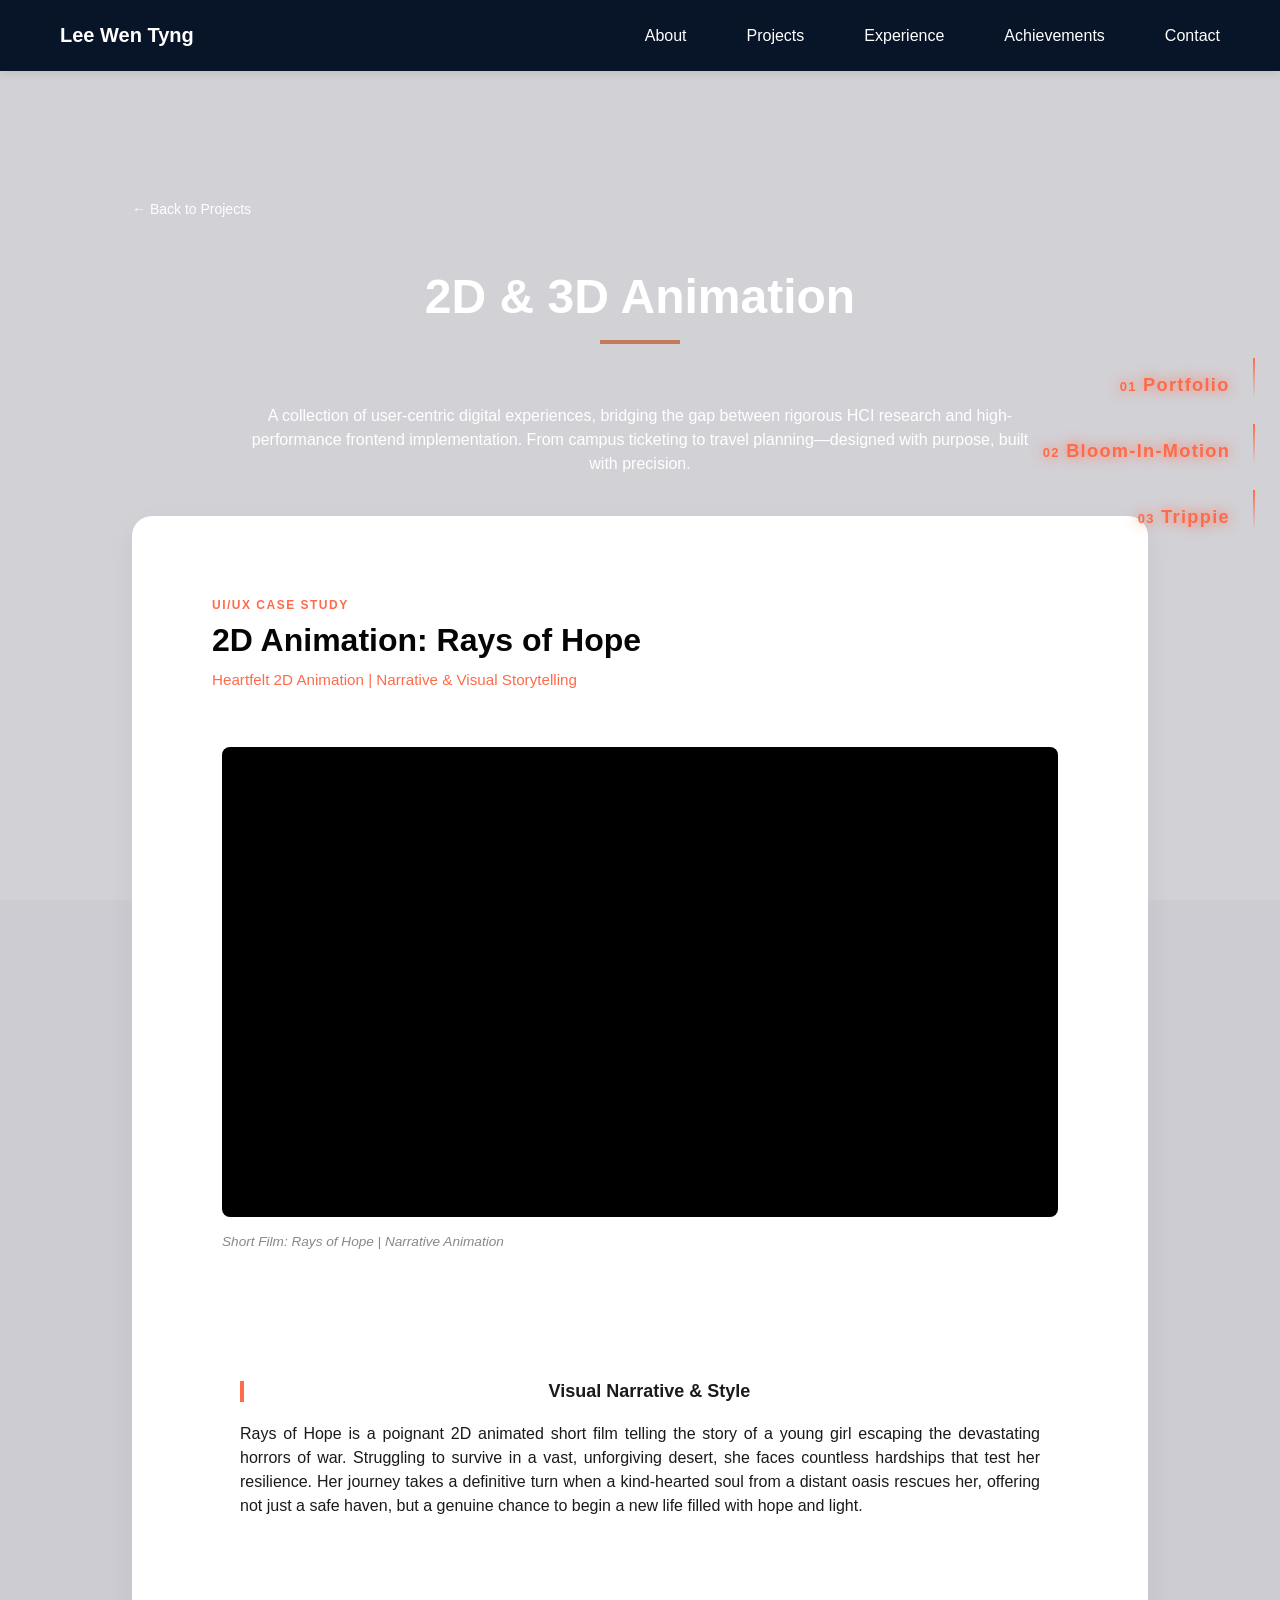
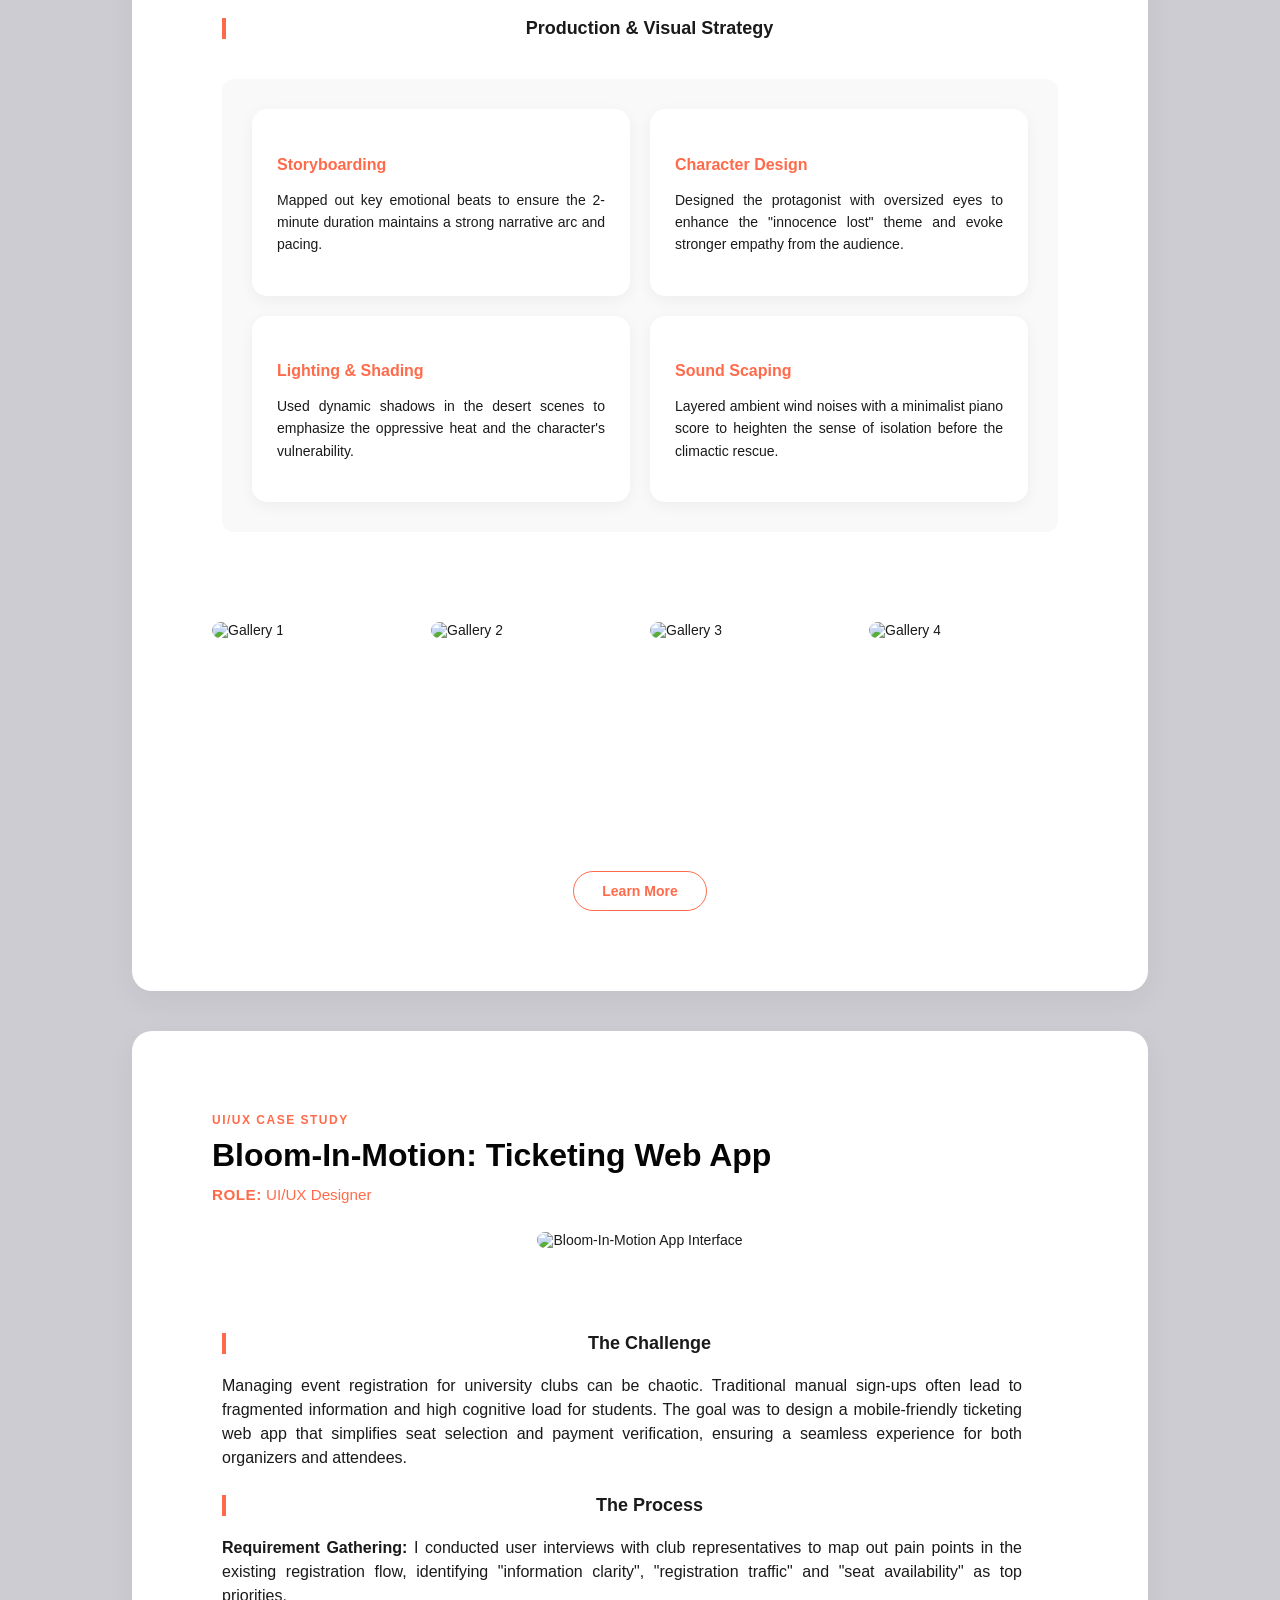
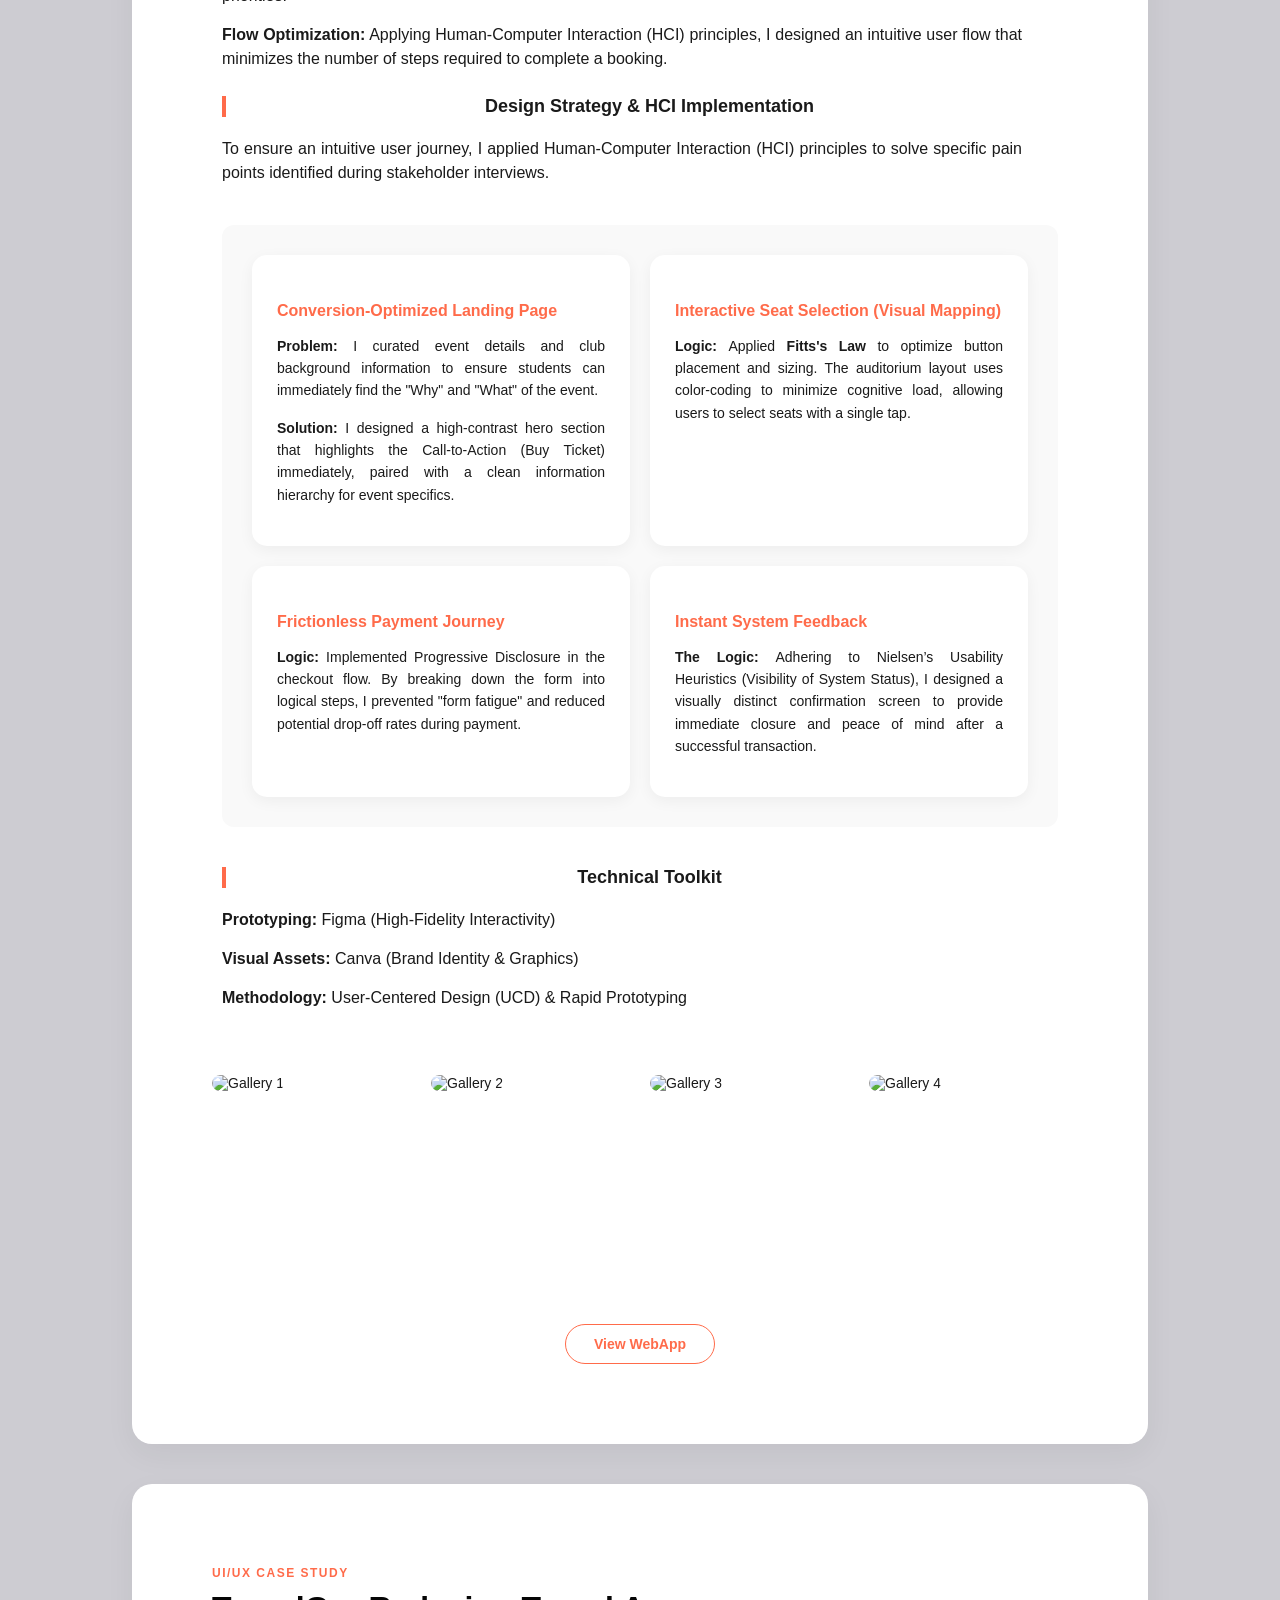
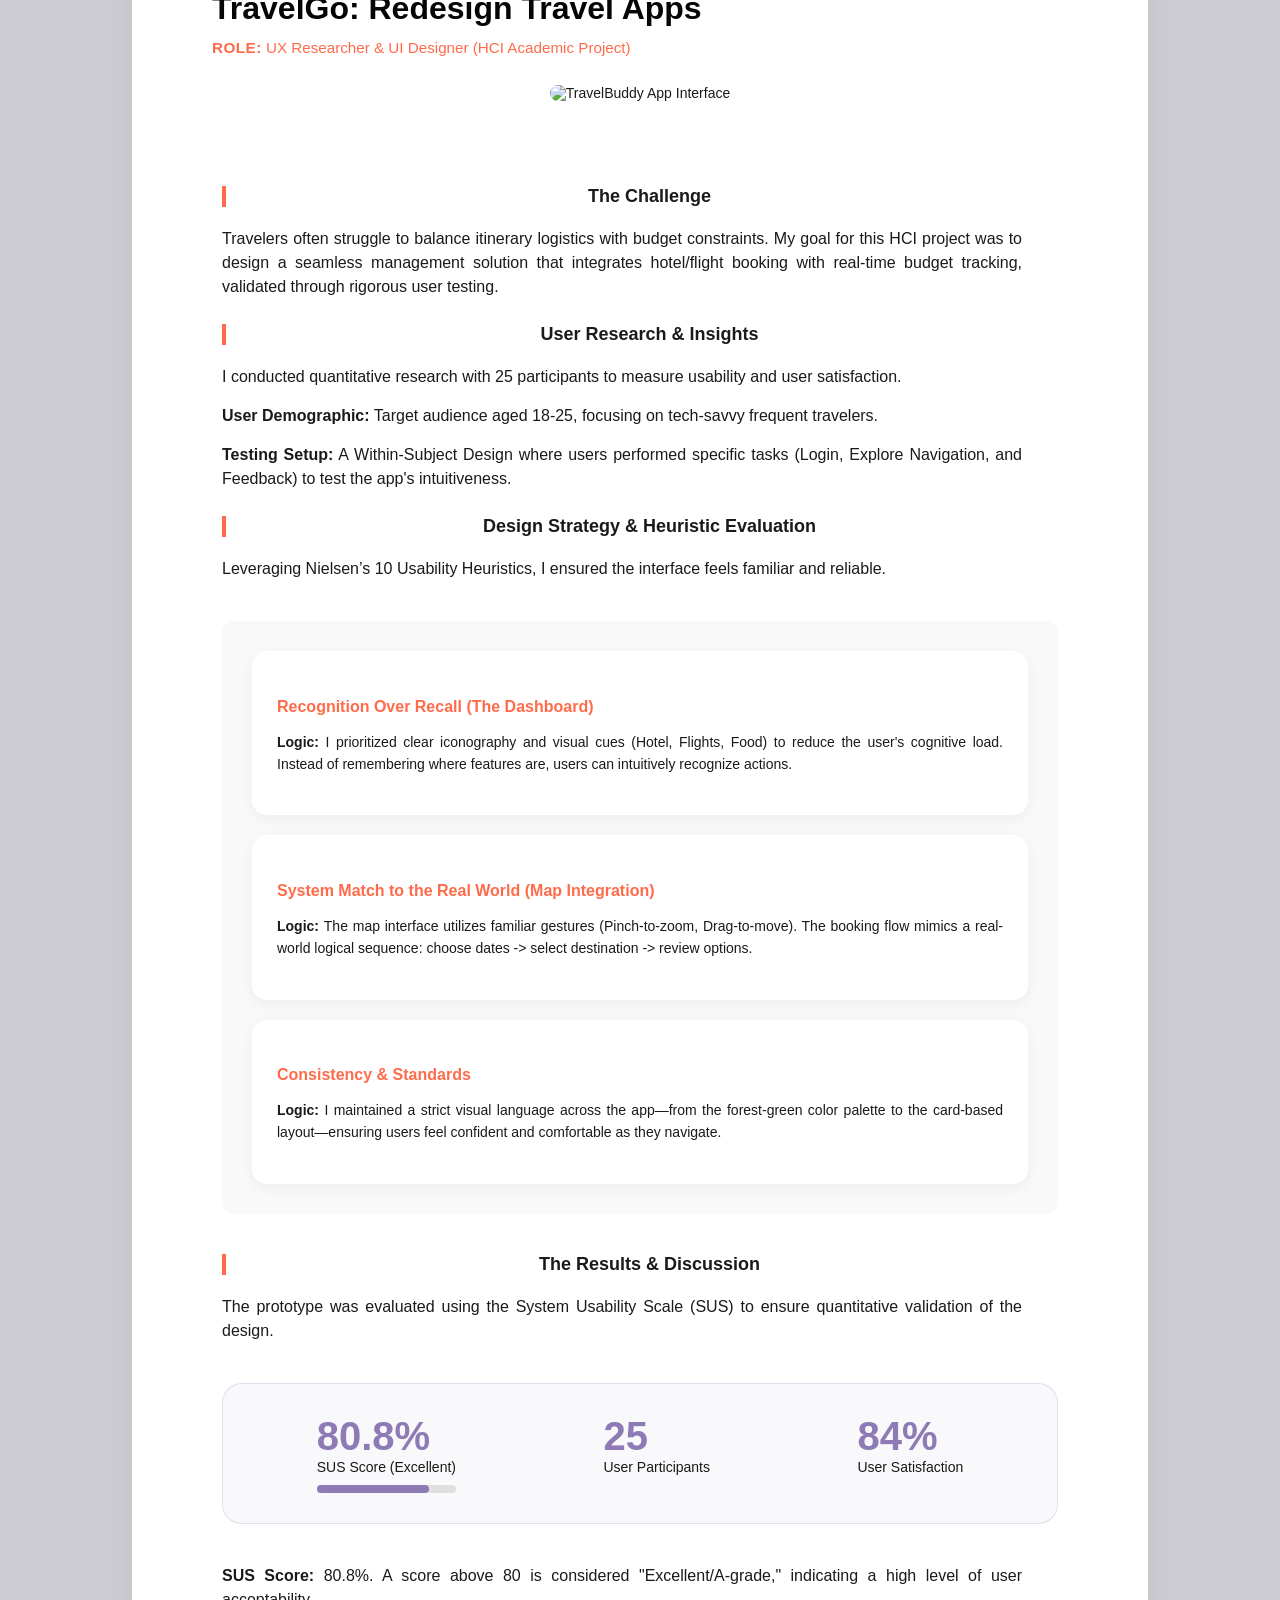
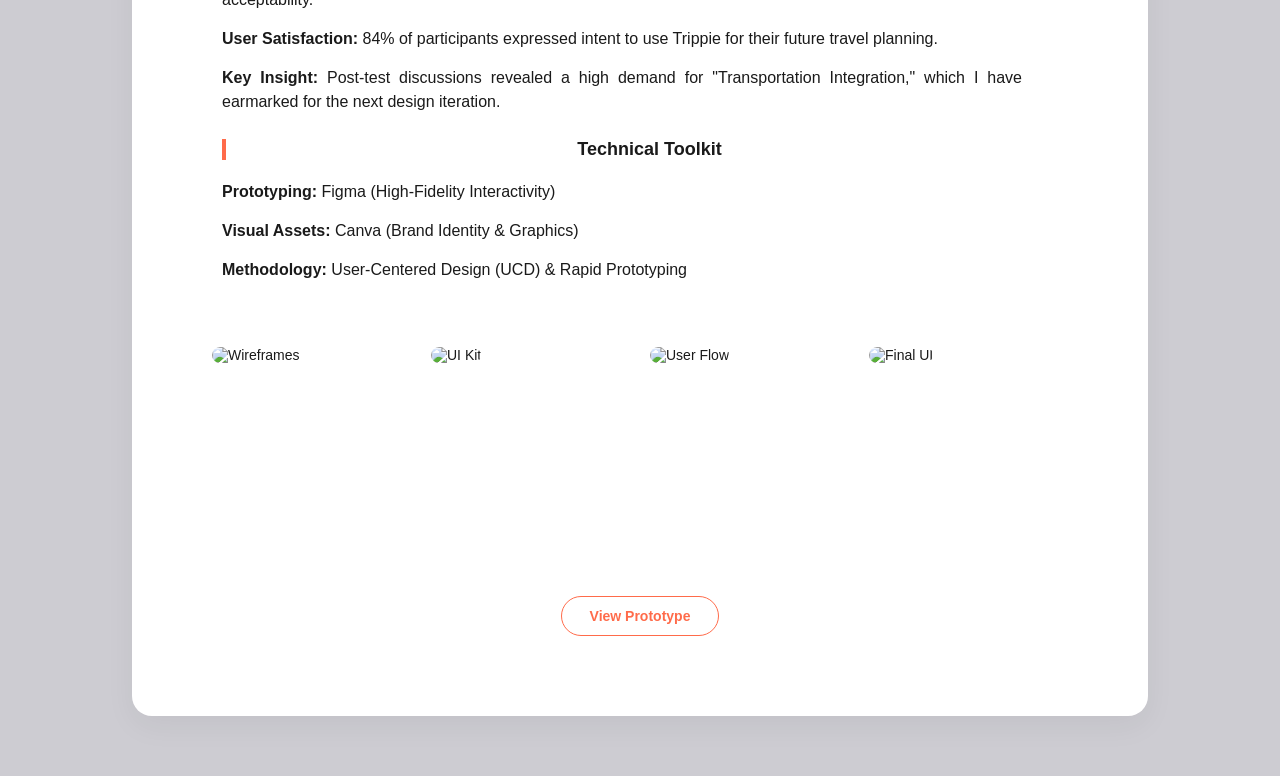
==== anim.html @ 505e730a "d" ====
<!DOCTYPE html>
<html lang="en">
<head>
  <meta charset="UTF-8">
  <meta name="viewport" content="width=device-width, initial-scale=1.0">
  <title>UIUX Design</title>
  <link rel="stylesheet" href="style.css">
  <link rel="stylesheet" href="https://cdn.jsdelivr.net/npm/glightbox/dist/css/glightbox.min.css" />
</head>


<body>

  <header>
    <nav class="navbar">
      <a href="index.html#projects" class="logo">Lee Wen Tyng</a>
      <ul class="nav-links">
        <li><a href="index.html#about">About</a></li>
        <li class="dropdown">
          <a href="index.html#projects">Projects</a>
          <ul class="dropdown-menu">
            <li><a href="uiux.html">UI/UX & Interaction Design</a></li>
            <li><a href="gamedev.html">Game Development</a></li>
            <li><a href="vrar.html">VR/AR</a></li>
            <li><a href="anim.html">3D Modeling & Animation</a></li>
            <li><a href="env-design.html">Multimedia Production</a></li>
          </ul>
        </li>
        <li><a href="index.html#experience">Experience</a></li>
        <li><a href="index.html#achievements">Achievements</a></li>
        <li><a href="index.html#contact">Contact</a></li>
      </ul>
    </nav>

    <nav class="side-nav">
      <ul class="nav-list">
        <li class="nav-item active">
          <a href="#portfolio"><span>01</span> Portfolio</a>
          <div class="line"></div> </li>
        <li class="nav-item">
          <a href="#bim"><span>02</span> Bloom-In-Motion</a>
        </li>
        <li class="nav-item">
          <a href="#trippie"><span>03</span> Trippie</a>
        </li>
        </ul>
    </nav>
  </header>

  <main class="project-detail-container">
    <a href="index.html#projects" class="back-link">← Back to Projects</a>
    
    <h1 class="project-detail-title">2D & 3D Animation</h1>
    <div class="title-divider"></div>
    <p class="project-intro">A collection of user-centric digital experiences, bridging the gap between rigorous HCI research and high-performance frontend implementation. 
      From campus ticketing to travel planning—designed with purpose, built with precision.</p>

    <section id="portfolio" class="center-align card">
      <div class="project-header">
        <span class="category-tag">UI/UX Case Study</span>
        <h2 class="project-title-main">2D Animation: Rays of Hope</h2>
        <p class="role-text">Heartfelt 2D Animation | Narrative & Visual Storytelling</p>
      </div>

      
      <div class="center-content">
        <div class="video-wrapper">
            <div class="video-container">
                <iframe 
                src="https://www.youtube.com/embed/1vEILyL2mDc" 
                title="Rays of Hope - 2D Animation" 
                frameborder="0" 
                allow="accelerometer; autoplay; clipboard-write; encrypted-media; gyroscope; picture-in-picture; web-share" 
                allowfullscreen>
                </iframe>
            </div>
            <p class="video-caption">Short Film: Rays of Hope | Narrative Animation</p>
        </div>
        <div class="content-block">
            <h3 class="sub-heading"><i class="fas fa-paint-brush"></i> Visual Narrative & Style</h3>
            <p>Rays of Hope is a poignant 2D animated short film telling the story of a young girl escaping the devastating horrors of war.
                 Struggling to survive in a vast, unforgiving desert, she faces countless hardships that test her resilience.
                 Her journey takes a definitive turn when a kind-hearted soul from a distant oasis rescues her, offering not just a safe haven, but a genuine chance to begin a new life filled with hope and light.
            </p>
        </div>

        <div class="content-block">
            <h3 class="sub-heading"><i class="fas fa-film"></i> Production & Visual Strategy</h3>
            <div class="design-solutions-grid">
                <div class="solution-item">
                    <h4>Storyboarding</h4>
                    <p>Mapped out key emotional beats to ensure the 2-minute duration maintains a strong narrative arc and pacing.</p>
                </div>
                <div class="solution-item">
                    <h4>Character Design</h4>
                    <p>Designed the protagonist with oversized eyes to enhance the "innocence lost" theme and evoke stronger empathy from the audience.</p>
                </div>
                <div class="solution-item">
                    <h4>Lighting & Shading</h4>
                    <p>Used dynamic shadows in the desert scenes to emphasize the oppressive heat and the character's vulnerability.</p>
                </div>
                <div class="solution-item">
                    <h4>Sound Scaping</h4>
                    <p>Layered ambient wind noises with a minimalist piano score to heighten the sense of isolation before the climactic rescue.</p>
                </div>
            </div>
        </div>
      </div>
          
      </div>
          <div class="gallery-grid">
            <div class="gallery-item"><img src="assets/images/image1.jpeg" alt="Gallery 1"></div>
            <div class="gallery-item"><img src="assets/images/image1.jpeg" alt="Gallery 2"></div>
            <div class="gallery-item"><img src="assets/images/image1.jpeg" alt="Gallery 3"></div>
            <div class="gallery-item"><img src="assets/images/image1.jpeg" alt="Gallery 4"></div>
      </div>
          
      <div class="cta-section">
        <a  target="_blank" class="project-btn" id="trippie-btn">
          Learn More
        </a>
      </div>

    </section>
    
    <section id="bim" class="center-align card">
      <div class="project-header">
        <span class="category-tag">UI/UX Case Study</span>
        <h2 class="project-title-main">Bloom-In-Motion: Ticketing Web App</h2>
        <p class="role-text"><strong>Role:</strong> UI/UX Designer</p>
      </div>

      <div class="center-content">
        <div class="detail-visual">
          <img src="assets/images/bg1.jpg" alt="Bloom-In-Motion App Interface" style="border-radius: 15px; width: 100%;">
        </div>
        <div class="paragraph">
          <div class="content-block">
            <h3 class="sub-heading"><i class="fas fa-exclamation-circle"></i> The Challenge</h3>
            <p>Managing event registration for university clubs can be chaotic. 
              Traditional manual sign-ups often lead to fragmented information and high cognitive load for students. 
              The goal was to design a mobile-friendly ticketing web app that simplifies seat selection and payment verification, 
              ensuring a seamless experience for both organizers and attendees.</p>
          </div>

          <div class="content-block">
            <h3 class="sub-heading"><i class="fas fa-sync-alt"></i> The Process</h3>
            <p><strong>Requirement Gathering:</strong>  I conducted user interviews with club representatives to map out pain points in the existing registration flow, identifying "information clarity", "registration traffic" and "seat availability" as top priorities.</p>
            <p><strong>Flow Optimization:</strong> Applying Human-Computer Interaction (HCI) principles, I designed an intuitive user flow that minimizes the number of steps required to complete a booking.</p>
          </div>

          <div class="content-block">
              <h3 class="sub-heading"><i class="fas fa-sync-alt"></i> Design Strategy & HCI Implementation</h3>
              <p>To ensure an intuitive user journey, I applied Human-Computer Interaction (HCI) principles to solve specific pain points identified during stakeholder interviews.</p>
              
              <div class="design-solutions-grid">
                <div class="solution-item">
                  <h4>Conversion-Optimized Landing Page</h4>
                  <p><strong>Problem: </strong> I curated event details and club background information to ensure students can immediately find the "Why" and "What" of the event.</p>
                  <p><strong>Solution: </strong> I designed a high-contrast hero section that highlights the Call-to-Action (Buy Ticket) immediately, paired with a clean information hierarchy for event specifics.</p>

                </div>
                <div class="solution-item">
                  <h4>Interactive Seat Selection (Visual Mapping)</h4>
                  <p><strong>Logic: </strong> Applied <strong>Fitts's Law</strong> to optimize button placement and sizing. 
                    The auditorium layout uses color-coding to minimize cognitive load, allowing users to select seats with a single tap.</p>
                </div>
                <div class="solution-item">
                  <h4>Frictionless Payment Journey</h4>
                  <p> <strong>Logic: </strong> Implemented Progressive Disclosure in the checkout flow. By breaking down the form into logical steps, I prevented "form fatigue" and reduced potential drop-off rates during payment.</p>
                </div>
                <div class="solution-item">
                  <h4>Instant System Feedback</h4>
                  <p><strong>The Logic: </strong> Adhering to Nielsen’s Usability Heuristics (Visibility of System Status), I designed a visually distinct confirmation 
                    screen to provide immediate closure and peace of mind after a successful transaction.
                  </p>
                </div>
             </div>
          </div>

          <div class="content-block">
            <h3 class="sub-heading"><i class="fas fa-sync-alt"></i>Technical Toolkit</h3>
                <p><strong>Prototyping:</strong>  Figma (High-Fidelity Interactivity)</p>
                <p><strong>Visual Assets:</strong> Canva (Brand Identity & Graphics)</p>
                <p><strong>Methodology:</strong> User-Centered Design (UCD) & Rapid Prototyping</p>
          </div>

        </div>
  </div>
 
      </div>
          <div class="gallery-grid">
            <div class="gallery-item"><img src="assets/images/image1.jpeg" alt="Gallery 1"></div>
            <div class="gallery-item"><img src="assets/images/image1.jpeg" alt="Gallery 2"></div>
            <div class="gallery-item"><img src="assets/images/image1.jpeg" alt="Gallery 3"></div>
            <div class="gallery-item"><img src="assets/images/image1.jpeg" alt="Gallery 4"></div>
      </div>
          
      <div class="cta-section">
        <a href="https://bloom-in-motion-a04ee.web.app/" target="_blank" rel="noopener" class="project-btn">
          View WebApp
        </a>
      </div>
    </section>

    <section id="trippie" class="card center-align">
      <div class="project-header">
        <span class="category-tag">UI/UX Case Study</span>
        <h2 class="project-title-main">TravelGo: Redesign Travel Apps </h2>
        <p class="role-text"><strong>Role:</strong> UX Researcher & UI Designer (HCI Academic Project)</p>
      </div>

      <div class="center-content">
        <div class="detail-visual">
          <img src="assets/images/bg3.jpg" alt="TravelBuddy App Interface" style="border-radius: 15px; width: 100%;">
        </div>

        <div class="paragraph">
          <div class="content-block">
            <h3 class="sub-heading">The Challenge</h3>
            <p>Travelers often struggle to balance itinerary logistics with budget constraints. 
              My goal for this HCI project was to design a seamless management solution that integrates hotel/flight booking with real-time budget tracking, validated through rigorous user testing.</p>
          </div>

          <div class="content-block">
            <h3 class="sub-heading">User Research & Insights</h3>
            <p>I conducted quantitative research with 25 participants to measure usability and user satisfaction.</p>
            <p><strong>User Demographic:</strong> Target audience aged 18-25, focusing on tech-savvy frequent travelers.</p>
            <p><strong>Testing Setup:</strong> A Within-Subject Design where users performed specific tasks (Login, Explore Navigation, and Feedback) to test the app's intuitiveness.</p>
          </div>

          <div class="content-block">
              <h3 class="sub-heading"><i class="fas fa-sync-alt"></i>Design Strategy & Heuristic Evaluation</h3>
              <p>Leveraging Nielsen’s 10 Usability Heuristics, I ensured the interface feels familiar and reliable.</p>
              
              <div class="heuristic-grid">
                <div class="solution-item">
                  <h4>Recognition Over Recall (The Dashboard)</h4>
                  <p><strong>Logic: </strong> I prioritized clear iconography and visual cues (Hotel, Flights, Food) to reduce the user's cognitive load. 
                    Instead of remembering where features are, users can intuitively recognize actions.</p>

                </div>
                <div class="solution-item">
                  <h4>System Match to the Real World (Map Integration)</h4>
                  <p><strong>Logic: </strong> The map interface utilizes familiar gestures (Pinch-to-zoom, Drag-to-move). 
                    The booking flow mimics a real-world logical sequence: choose dates -> select destination -> review options.</p>
                </div>
                <div class="solution-item">
                  <h4>Consistency & Standards</h4>
                  <p> <strong>Logic: </strong> I maintained a strict visual language across the app—from the forest-green color palette to the card-based layout—ensuring users feel confident and comfortable as they navigate.</p>
                </div>
                
             </div>
          </div>

          <div class="content-block">
            <h3 class="sub-heading">The Results & Discussion</h3>
            <p>The prototype was evaluated using the System Usability Scale (SUS) to ensure quantitative validation of the design.</p>

            <div class="success-metrics">
              <div class="metric-item reveal">
                  <div class="metric-number">80.8%</div>
                  <div class="metric-label">SUS Score (Excellent)</div>
                  <div class="metric-progress-bar"><div class="fill" style="width: 80.8%;"></div></div>
              </div>
              <div class="metric-item reveal" style="transition-delay: 0.2s;">
                  <div class="metric-number">25</div>
                  <div class="metric-label">User Participants</div>
              </div>
              <div class="metric-item reveal" style="transition-delay: 0.4s;">
                  <div class="metric-number">84%</div>
                  <div class="metric-label">User Satisfaction</div>
              </div>
          </div>

            <p><strong>SUS Score:</strong> 80.8%. A score above 80 is considered "Excellent/A-grade," indicating a high level of user acceptability.</p>
            <p><strong>User Satisfaction:</strong> 84% of participants expressed intent to use Trippie for their future travel planning.</p>
            <p><strong>Key Insight:</strong> Post-test discussions revealed a high demand for "Transportation Integration," which I have earmarked for the next design iteration.</p>
          </div>

          <div class="content-block">
            <h3 class="sub-heading"><i class="fas fa-sync-alt"></i>Technical Toolkit</h3>
                <p><strong>Prototyping:</strong>  Figma (High-Fidelity Interactivity)</p>
                <p><strong>Visual Assets:</strong> Canva (Brand Identity & Graphics)</p>
                <p><strong>Methodology:</strong> User-Centered Design (UCD) & Rapid Prototyping</p>
          </div>
        </div>
      </div>

      <div class="gallery-grid">
        <div class="gallery-item"><img src="assets/images/image2.jpg" alt="Wireframes"></div>
        <div class="gallery-item"><img src="assets/images/image2.jpg" alt="UI Kit"></div>
        <div class="gallery-item"><img src="assets/images/image2.jpg" alt="User Flow"></div>
        <div class="gallery-item"><img src="assets/images/image2.jpg" alt="Final UI"></div>
      </div>

      <div class="cta-section">
        <a href="https://www.figma.com/design/Z9bhfsa8DXiW72nAGPfmmI/Untitled?node-id=0-1&t=8kiJQ5jdRwCGWmjR-1" target="_blank" rel="noopener" class="project-btn">
          View Prototype
        </a>
      </div>
      
    </section>

  </main>
    <script src="scrollspy.js"></script>
    <script src="script.js"></script>





</body>
</html>
---- style.css ----
* {
  box-sizing: border-box;
}

body::before {
  content: "";
  position: fixed;
  top: 0; left: 0; width: 100%; height: 100%;
  background: rgba(255, 255, 255, 0.1); /* 80% 透明度的白色遮罩 */
  z-index: -1; /* 放在所有内容后面 */
  backdrop-filter: blur(3px);
}

body {
  margin: 0;
  padding-top: 80px;
  font-family: 'Inter', sans-serif;
  color: #1A1A1A;
  /* 路径指向你的背景图 */
  background-image: url('assets/images/bg1.jpg');
  
  /* 关键技巧：确保图片平铺并固定 */
  background-size: cover;        /* 让图片填满整个屏幕，不留白边 */
  background-position: center;   /* 图片居中显示 */
  background-repeat: no-repeat;  /* 不平铺 */
  background-attachment: fixed;  /* 滚动时背景固定，产生高级的视差感 */
  
  /* 为了保证文字可读性，加一个半透明的遮罩层 */
  background-color: rgba(3, 1, 32, 0.2); /* 如果图片颜色深，把遮罩设为黑色 */
  background-blend-mode: overlay; /* 将背景色和图片混合，让文字更清晰 */
  
}



html {
  scroll-behavior: smooth;
}

/* Navbar */
.navbar {
   position: fixed;
  top: 0;
  left: 0;
  width: 100%;
  box-shadow: 0 2px 10px rgba(0,0,0,0.1);

  display: flex;
  justify-content: space-between;
  align-items: center;
  padding: 24px 60px;
  background: #081428;
  color: white;
  z-index: 1000;
}

.nav-links {
  list-style: none;
  display: flex;
  gap: 60px;
  padding: 0;
  margin: 0;
}

.nav-links a {
  text-decoration: none;
  color: white; /* 假设你现在的字体颜色是白色 */
  transition: all 0.3s ease; /* 核心：让所有变化（颜色、大小）都平滑过渡 */
  display: inline-block; /* 核心：必须设置为 inline-block 或 block，transform 属性才会生效 */
}

.nav-links a:hover {
  transform: scale(1.1); /* 放大到原来的 1.2 倍 */
  color: #EBDED4; /* 换成你喜欢的主题色（例如你卡片标题的颜色） */
  cursor: pointer;
}

/* 确保包含下拉菜单的 li 设置为相对定位 */
.nav-links .dropdown {
  position: relative; /* 菜单定位的基准 */
}

/* 1. 隐藏菜单，将其设为绝对定位 */
/* 下拉菜单本身 */
.dropdown-menu {
  display: none;          /* 默认隐藏 */
  position: absolute;     /* 绝对定位 */
  top: 100%;              /* 紧贴父元素（Projects）底部 */
  left: 0;                /* 从左侧开始对齐 */
  background-color: #050505;
  list-style: none;
  padding: 15px 15px;
  border-radius: 6px;
  min-width: 250px;       /* 宽度适中 */
  box-shadow: 0 8px 16px rgba(0,0,0,0.2); /* 加一点阴影，更有深度感 */
  z-index: 1000;          /* 确保它在最上层 */
}

/* 2. 鼠标悬停在 .dropdown 上时，显示菜单 */
.nav-links .dropdown:hover .dropdown-menu {
  display: block;         /* 悬停时显示 */
}

/* 调整菜单内链接的样式，使其更优雅 */
.dropdown-menu li a {
  padding: 12px 20px;
  display: block;
  color: white;
  transition: all 0.3s ease;
  white-space: nowrap;    /* 防止文字换行 */
}

/* 4. 菜单内链接的悬停动效 (Scale + Color) */


.logo {
  text-decoration: none;
  color: white; 
  font-size: 20px;
  font-weight: bold;
}

/* Sections */
.section {
  min-height: calc(100vh - 80px); /* 100vh 减去导航栏高度 */
  display: flex;
  flex-direction: column;
  justify-content: center;
  align-items: center;    
  padding: 80px 60px;
  scroll-snap-align: start; /* 关键：滚动停止时对齐到开头 */
}

/* HERO SECTION */
.hero {
  scroll-snap-align: start;
  min-height: 100vh;
  display: flex;
  align-items: center;
}

.hero-container {
  width: 100%;
  max-width: 1200px;
  margin: 0 auto;
  display: grid;
  grid-template-columns: 400px 1fr;
  align-items: center;
  gap: 140px;
  padding: 0 40px;
}

/* LEFT CARD */
.hero-card {
  width: 380px;
  background: rgba(10, 25, 47, 0.7); /* 深蓝色，透明度 60% */
  backdrop-filter: blur(5px); 
  -webkit-backdrop-filter: blur(10px); /* 兼容 Safari 浏览器 */
  border-radius: 10px;
  border: 1px solid rgba(255, 255, 255, 0.1);
  box-shadow: 0 8px 32px 0 rgba(0, 0, 0, 0.3);

  color: white;
  padding: 40px;
  text-align: center;
  flex-shrink: 0;
}

.profile-circle {
  width: 220px;
  height: 220px;
  background: #D9D9D9;
  
  border-radius: 50%;
  margin: 0 auto 40px auto;
}

/* 头像容器样式 */
.about-avatar {
  width: 220px;  /* 设置头像的宽度 */
  height: 220px; /* 设置头像的高度，确保是正方形 */
  border-radius: 50%; /* 核心：裁切为圆形 */
  overflow: hidden;   /* 确保超出圆圈的部分被隐藏 */
  box-shadow: 0 4px 10px rgba(0,0,0,0.1); /* 加一点阴影，让头像更有立体感 */
  margin-bottom: 20px; /* 如果你的 About 布局是上下结构 */
  margin: 0 auto 40px auto;
}

/* 确保图片本身充满容器且不拉伸 */
.about-avatar img {
  width: 100%;
  height: 100%;
  object-fit: cover; /* 核心：图片会按比例缩放并填充，防止拉伸变形 */
  display: block;
}

.hero-card h2 {
  margin: 0;
}

.divider {
  width: 60px;
  height: 4px;
  background: #C37A5B;
  margin: 16px auto;
}

/* RIGHT SIDE */
.hero-text {
  flex: 1;
  max-width: 720px;
  color:white
}

.hero-text h1 {
  font-size: 38px;
  margin-bottom: 30px;
  line-height: 1.5;
  color:white
}

.hero-text p {
  margin-bottom: 16px;
  line-height: 1.6;
  color: white;
}

.projects-btn{
  display: inline-flex;  /* 关键：使用 flex 布局 */
  align-items: center;   /* 垂直居中 */
  justify-content: center;
  background-color: #FF6B4A;
  color: white !important; /* 强烈建议用白色，拒绝土感 */
  padding: 12px 35px;
  border-radius: 50px;
  text-decoration: none;
  font-weight: 500;
  border: none;
  
  /* 关键：设置文字和图标的初始间距 */
  gap: 8px; 
  
  /* 关键：设置平滑过渡效果 */
  transition: all 0.3s cubic-bezier(0.4, 0, 0.2, 1); 
  cursor: pointer;

}

.projects-btn:hover{
  background-color: #ff522d;
  transform: translateY(-2px); /* 轻微上浮 */
  box-shadow: 0 5px 15px rgba(255, 107, 74, 0.4);
  
  /* 关键：悬停时增大间距，产生“向右推”的视觉差 */
  gap: 15px;
}

.projects-btn:hover .fa-arrow-right {
    transform: translateX(5px);
}

.resume-btn {
  background-color: transparent;
  color: #fff;
  padding: 12px 28px;
  border-radius: 50px;
  border: 2px solid white; /* 边框与主色调一致 */
  font-size: 16px;
  font-weight: 600;
  transition: all 0.3s ease;
  margin-right: 15px; /* 与另一个按钮保持距离 */
}

.resume-btn:hover {
  background-color: #FF6B4A;
  color: #FFFFFF !important; /* 悬浮时反白 */
   border: 2px solid #FF6B4A; /* 边框与主色调一致 */
}


/* 给按钮的父级容器添加这个属性 */
.button-container {
  display: flex;
  gap: 20px;
  margin-top: 40px;
}

.about{
  background-color: white;
}
/*About Me */
.about-container {
  max-width: 1400px; 
  margin: 0 auto;
  text-align: center;
  padding: 0 40px;
}

.about-content p {
  font-size: 18px;
  line-height: 1.8;
  color: white;
  margin-bottom: 24px;
  /*text-align: justify; /* 如果你喜欢这种“整齐对齐”的效果，可以加上这一行 */
  text-align-last: center; /* 确保最后一行文字在居中位置 */
}

.title-divider {
  width: 60px;
  height: 3px;
  background: #C37A5B;
  margin: 10px auto 40px auto; /* auto margin 是居中的关键 */
}

/* PROJECT SECTION */
.projects-container {
  max-width: 1200px;
  margin: 0 auto;
  padding: 0 40px;
  text-align: center;
}

.section-title {
  font-size: 48px;
  margin-bottom: 10px;
}

.title-divider {
  width: 80px;
  height: 4px;
  background: #C37A5B;
  margin: 0 auto 60px auto;
}

/* CARD */
.project-card {
  display: grid;
  grid-template-columns: 1fr 1fr;
  background: #F4F1EC;
  border-radius: 20px;
  overflow: hidden;
  max-width: 900px;
  max-height: 520px;
  margin: 0 auto 40px auto; 
}

.project-card.reverse .project-text {
  order: 2; /* 把文本排到第2位 */
}

.project-card.reverse .project-image {
  order: 1; /* 把图片排到第1位 */
}

/* 技能标签样式 */
.skill-tags {
  display: flex;
  flex-wrap: wrap;
  gap: 8px;
  margin-bottom: 25px;
  justify-content: center;
}

.skill-tags span {
  background: rgba(255, 107, 74, 0.1); /* 浅浅的主色调背景 */
  color: #FF6B4A; /* 你的橙色主色 */
  text-transform: uppercase; /* 大写会更显硬朗和专业 */
  letter-spacing: 1px;
  padding: 5px 12px;
  border-radius: 4px;
  font-size: 11px;
  font-weight: 600;
  border: 1px solid rgba(255, 107, 74, 0.2);
}


/* LEFT TEXT */
.project-text {
  padding:  40px;
  display:flex;
  flex-direction: column;
  justify-content: center;
  align-items: center;
  text-align: center;
}

.project-text h3 {
  font-size: 24px;
  font-weight: 700;
  color: #1a1a1a;
  margin-bottom: 10px;
}

.project-text p {
  font-size: 15px;
  line-height: 1.7; /* 增加行距，减少拥挤感 */
  color: #666; /* 稍微调浅，拉开主次 */
  margin-bottom: 20px;
  max-width: 400px; /* 限制宽度防止文字拉得太长 */
}

/* BUTTON */
.project-btn {
  display: inline-block;
  background-color: transparent;
  color: #FF6B4A !important;
  border: 1.5px solid #FF6B4A; /* 细边框，不要用黑色 */
  padding: 11px 28px;
  border-radius: 50px;
  font-size: 14px;
  font-weight: 600;
  text-decoration: none;
  transition: all 0.3s ease;
}

.project-btn:hover{
  background-color: #FF6B4A;
  color: #FFFFFF !important; /* 悬浮时反白 */
  transform: translateY(-2px); /* 轻微上浮 */
  gap: 15px;
}

.project-btn:hover .fa-arrow-right {
    transform: translateX(5px);
}

/* RIGHT IMAGE */
.project-image {
  width: 100%;
  height: 100%;
}

.project-image img {
  width: 100%;
  height: 100%;
  object-fit: cover;
}

/*Experience Section*/
.exp-card {
  display: flex;
  background: white;
  width:960px;
  margin-bottom: 30px;
  padding: 40px;
  border-radius: 12px;
  box-shadow: 0 10px 30px rgba(0,0,0,0.1); /* 增加淡淡的阴影感 */
}

/* 左侧标题宽度固定 */
.exp-side-title {
  flex: 0 0 200px;
  font-size: 18px;
  font-weight: 700;
  color: #333;
  text-transform: uppercase;
  letter-spacing: 1px;
  padding: 20px;
}

/* 右侧内容区域 */
.exp-main-content {
  flex: 1;
  padding-left: 40px;
  border-left: 2px solid #f0f0f0; /* 增加一根浅浅的分割线 */
}

.exp-header {
  display: flex;
  justify-content: space-between; /* 职位在左，日期在右 */
  align-items: baseline;
  margin-bottom: 5px;
}

.exp-header .exp-date {
    font-size: 13px;
    color: #999;
    font-family: 'Inter', sans-serif; /* 如果你有引用这个字体 */
    font-weight: 400;
}

.job-title {
    font-size: 20px;
    color: #1a1a1a;
    margin-bottom: 8px;
    font-weight: 700;
}

.exp-date {
  font-size: 14px;
  color: #888;
}

.company-info {
    font-size: 16px;
    color: #FF6B4A; /* 你的主色调 */
    font-weight: 600;
    margin-bottom: 12px;
    display: block; /* 确保它自成一行 */
}

.sub-job-title {
    font-size: 16px;
    color: #333;
    font-weight: 600;
    padding-left: 15px; /* 视觉缩进 */
    border-left: 3px solid #FF6B4A; /* 左侧橙色装饰线，体现关联性 */
    margin: 20px 0 10px 0;
}


.exp-list {
  padding-left: 18px;
  margin-bottom: 15px;
  line-height: 1.5;
}

.exp-list li {
    font-size: 14px;
    margin-bottom: 6px;
    color: #555;
}
/* 标签样式 */
.exp-tags span {
  display: inline-block;
  background: #fff5f2;
  color: #FF6B4A;
  padding: 4px 12px;
  border-radius: 4px;
  font-size: 11px;
  font-weight: 600;
  margin-right: 8px;
  border: 1px solid rgba(255, 107, 74, 0.2);
}

.divider {
  height: 1px;
  background: #eee;
  margin: 25px 0;
}


.achievement-card {
  display: grid;
  grid-template-columns: 1fr 1fr; /* Split into two equal columns */
  gap: 40px;
  align-items: center;
  background: rgb(255, 255, 255); /* Match your glassmorphism theme */
  padding: 30px;
  border-radius: 15px;
  margin-bottom: 30px;
  max-width: 960px;
}



.achievement-image img {
  width: 100%;
  border-radius: 10px;
  box-shadow: 0 10px 20px rgba(0,0,0,0.2);
}

.achievement-text h3 {
  font-size: 24px;
  color: #FF6B4A; /* Your theme orange */
  margin-bottom: 15px;
}
.achievement-text{
  flex: 1;
  font-size: 18px;
}

.achievement-text p{
  margin: 0 0 30px 0;
  line-height: 1.5;
  font-size: 14px;
  color: #333;
  margin-bottom: 24px;
  
}

/* 反转布局 */
.achievement-card.reverse {
  flex-direction: row-reverse;
}

/* 响应式：屏幕小时变成垂直排列 */
@media (max-width: 768px) {
  .achievement-card, 
  .achievement-card.reverse {
    flex-direction: column;
    text-align: center;
  }
}

.contact-section {
  /* 关键点：使用 linear-gradient 叠加一层半透明黑色遮罩，让文字更清晰 */
  background: linear-gradient(rgba(0, 0, 0, 0.5), rgba(0, 0, 0, 0.5)), 
              url('assets/images/image1.jpeg');
  background-size: cover;      /* 确保图片铺满 */
  background-position: center; /* 确保图片居中 */
  background-attachment: fixed; /* 可选：如果你想要那种滚动时背景静止的“视差感”，可以加上这行 */
  color: white;
  text-align: center;
  padding: 100px 20px;
}

.contact-title { font-size: 40px; margin-bottom: 10px; }

.title-divider-yellow {
  width: 60px;
  height: 3px;
  background: #FFC107; /* 黄色装饰线，对应截图 */
  margin: 0 auto 20px auto;
}

/* 联系信息列表居中 */
.contact-info {
  display: flex;
  flex-direction: column;
  align-items: center;
  gap: 20px;
  margin: 40px 0;
}

.info-item {
  display: flex;
  align-items: center;
  gap: 15px;
}

.icon-box {
  width: 40px;
  height: 40px;
  background: white;
  border-radius: 5px;
}

/* 底部图标 */
.social-links {
  display: flex;
  justify-content: center;
  gap: 30px;
  margin-top: 40px;
}

.social-icon {
  width: 50px;
  height: 50px;
  background: #081428; /* 深色底色 */
  border-radius: 50%;
}

/* 初始状态：隐藏且向下偏移一点点 */
.fade-in-section {
  opacity: 0;
  transform: translateY(60px);
  transition: opacity 2s ease-out, transform 2s ease-out;
}

/* 激活状态：当 JavaScript 检测到进入屏幕时，加上这个类 */
.fade-in-section.is-visible {
  opacity: 1;
  transform: translateY(0);
}

/*html*/
.project-detail-container {
  max-width: 1096px;
  margin: 120px auto 60px auto; 
  padding: 0 40px;
}

.back-link {
  display: inline-block;
  margin-bottom: 20px;
  color: white;
  text-decoration: none;
  font-size: 14px;
}

.project-detail-title {
  font-size: 48px;
  text-align: center;
}

.project-intro {
  text-align: center; 
  margin: 0 auto;    
  max-width: 800px;  
  font-size: 16px;
}


.detail-content-card {
  width: 1096px;
  background: white;
  padding: 80px;
  border-radius: 20px;
  box-shadow: 0 10px 30px rgba(0,0,0,0.05);
  margin-top: 40px;
  font-size: 14px;
}

.detail-content-card p{
  color:#fc9078;
  font-size: 0.95rem;
  margin-top: 10px;


}

.role-text {
  font-size: 0.95rem;
  color: #FF6B4A; /* 辅助文字用浅灰色，衬托重点 */
  margin-top: 10px;
}

.role-text strong {
  color: #FF6B4A; /* 这里使用你之前提到的青蓝色 */
  font-weight: 600;
  text-transform: uppercase; /* 可选：让 Role 看起来更像标签 */
  letter-spacing: 0.5px;
}

.upper-content {
  display: grid;
  grid-template-columns: 1fr 1fr;
   gap: 60px;
  margin-bottom: 60px;
}

.upper-content p {
  color:#333
}

.detail-visual img {
  width: 100%;
  height: auto;
  border-radius: 5px;
}

.upper-content.rever.detail-text {
  order: 2; /* 把文本排到第2位 */
  width: 100%; /* 撑满 1fr */
  max-width: none;
}

.detail-content-card.reverse .detail-visual {
  order: 1; /* 把图片排到第1位 */
}

@media (max-width: 768px) {
  .detail-content-card { grid-template-columns: 1fr; }
}

.gallery-grid {
  display: grid;
  /* 关键：自动适应宽度，每张图最小 250px，最大自动填充 */
  grid-template-columns: repeat(4, 1fr); 
  gap: 10px; /* 小一点的间距，看起来更紧凑 */
  margin-top: 40px;
}

.gallery-item {
  width: 100%;
  aspect-ratio: 1 / 1; /* 正方形图片 */
  overflow: hidden;
  border-radius: 8px;
}

.gallery-item img {
  width: 100%;
  height: 100%;
  object-fit: cover;
  transition: transform 0.3s ease;
}

.gallery-item img:hover {
  transform: scale(1.1); /* 鼠标悬停微放大，很有质感 */
}

.center-align.card {
   width: 1096px; /* 已补全单位 */
  max-width: 100%; /* 建议加个 max-width，防止在手机上溢出 */
  margin: 40px auto; /* 自动居中 */
  background: white;
  padding: 80px;
  border-radius: 20px;
  box-shadow: 0 10px 30px rgba(0,0,0,0.05);
  font-size: 14px;
}


.center-content {
  display: flex;          /* 开启弹性布局 */
  flex-direction: column; /* 让子元素垂直排列 */
  align-items: center;
  gap: 60px; /* 文字和图片之间的间距 */
  padding: 10px;
}

.center-content p {
  width: 100%;       /* 撑满容器宽度 */
  max-width: 800px;  /* 如果不限制 max-width，文字会拉成一行，极难阅读 */
  text-align: justify; /* 两端对齐，看起来更整齐 */
  line-height: 1.5;
}

.center-content h3{
  display: flex;          /* 开启弹性布局 */
  flex-direction: column; /* 让所有子元素（h3, p, a）垂直堆叠 */
  align-items: center;    /* 核心：将所有子元素在水平方向上居中 */
  justify-content: center;
  margin-bottom: 20px;
  font-size: 18px;
}

.cta-section {
  text-align: center;
  margin-top: 50px;
}



h1 {
  font-size: 48px;
  margin-bottom: 16px;
  color: white;
  
}

h2 {
  font-size: 32px;
  margin-bottom: 24px;
  color: white;
}

p {
  font-size: 16px;
  max-width: 600px;
  color:white;
  line-height: 1.5;
}

/* Footer */
.footer {
  padding: 40px 60px;
  background:  #081428;
}
.footer p  {
  color:  white;
}

.side-nav {
  position: fixed;
  right: 50px; /* 距离右边多远 */
  top: 50%;
  transform: translateY(-50%); /* 垂直居中 */
  z-index: 1000;
  font-family: 'Arial', sans-serif; /* 建议换成你的网站字体 */
}

.nav-list {
  list-style: none;
  padding: 0;
  margin: 0;
  display: flex;
  flex-direction: column;
  align-items: flex-end; /* 文字向右对齐 */
  gap: 50px; /* 每个选项的间距 */
}

.nav-item {
  position: relative;
  text-align: right;
}

.nav-item a {
  text-decoration: none;
  color: rgba(255, 255, 255, 0.6);
  font-size: 14px; /* 初始大小 */
  font-weight: bold;
  letter-spacing: 1px;
  display: block;
  /* 关键：增加平滑的缩放动画 */
  transition: all 0.4s cubic-bezier(0.175, 0.885, 0.32, 1.275); 
  transform-origin: right center; /* 确保向左变大，不遮挡右边的线 */
}

.nav-item span {
  margin-left: 10px; /* 数字和文字的间距 */
  font-size: 10px;
}

.nav-item.active a {
  color: #FF6B4A; /* 激活时的青蓝色 */
  transform: scale(1.3); /* 放大 1.3 倍，你可以根据需要调整 */
  text-shadow: 0 0 10px #FF6B4A; /* 增加一点发光效果更像游戏 UI */
}

/* Hover 和 Active 效果 */
.nav-item:hover a,
.nav-item.active a {
  color: #FF6B4A; /* 激活时的青蓝色，参考你图中的颜色 */
}

/* 垂直线设计 */
.nav-item.active::after {
  content: "";
  position: absolute;
  right: -25px;
  top: 10%;
  transform: translateY(-50%);
  width: 2px;
  height: 40px; /* 线条长度 */
  background: linear-gradient(to bottom, #FF6B4A, rgba(0, 242, 255, 0));
}

/* 每个 Section 的间距 */
section {
  min-height: 100vh;
  padding: 100px 10%;
}

.category-tag {
  color: #FF6B4A;
  font-weight: 700;
  text-transform: uppercase;
  font-size: 12px;
  letter-spacing: 1.5px;
}

.project-title-main {
  font-size: 32px;
  margin: 10px 0;
  color:#050505
}

.sub-heading {
  color: #1a1a1a;
  font-size: 20px;
  margin-top: 25px;
  border-left: 4px solid #FF6B4A; /* 增加左侧色条 */
  padding-left: 15px;
}

/* 设计解决方案网格 (4列) */
.design-solutions-grid {
  display: grid;
  grid-template-columns: repeat(auto-fit, minmax(300px, 1fr));
  gap: 20px;
  margin: 40px 0;
  background: #f9f9f9;
  padding: 30px;
  border-radius: 12px;
}

.heuristic-grid {
  display: grid;
  grid-template-columns: repeat(auto-fit, minmax(400px, 1fr));
  gap: 20px;
  margin: 40px 0;
  background: #f9f9f9;
  padding: 30px;
  border-radius: 12px;
}


.solution-item h4 {
  color: #FF6B4A;
  margin-bottom: 10px;
  font-size: 16px;
}

.solution-item p {
  font-size: 14px;
  line-height: 1.6;
  color:  #FF6B4A;
}

.content-block p {
  margin-top: 15px;
  margin-bottom: 15px;
  color: #1a1a1a;
}

.video-wrapper {
  max-width: 900px; /* 限制视频不要太大，更有高级感 */
  margin: 30px auto;
  width: 100%;
}

/* 确保视频在手机和电脑上都能完美适配比例 */
.video-container {
    position: relative;
    padding-bottom: 56.25%; /* 16:9 比例 */
    height: 0;
    overflow: hidden;
    max-width: 100%;
    background: #000;
    margin-bottom:10px;
    border-radius: 8px; /* 配合你简历的圆角风格 */
}

.video-container iframe {
    position: absolute;
    top: 0;
    left: 0;
    width: 100%;
    height: 100%;
}

.video-caption {
  text-align: center;
  font-size: 0.85rem;
  color: #888;
  margin-top: 15px;
  font-style: italic;
}

/* 数据仪表盘样式 */
.success-metrics {
    display: flex;
    justify-content: space-around;
    gap: 20px;
    margin: 40px 0;
    padding: 30px;
    background: rgba(142, 122, 181, 0.05); /* 淡淡的紫色背景 */
    border-radius: 20px;
    border: 1px solid rgba(142, 122, 181, 0.2);
}

.metric-number {
    font-size: 2.5rem;
    font-weight: 800;
    color: #8E7AB5; /* 你的品牌紫 */
}

.metric-progress-bar {
    width: 100%;
    height: 8px;
    background: #e0e0e0;
    border-radius: 10px;
    margin-top: 10px;
}

.metric-progress-bar .fill {
    height: 100%;
    background: #8E7AB5;
    border-radius: 10px;
}

/* 方案卡片悬浮效果 */
.solution-item {
    padding: 25px;
    background: #fff;
    border-radius: 15px;
    box-shadow: 0 4px 15px rgba(0,0,0,0.05);
    transition: all 0.3s ease;
}

.solution-item:hover {
    transform: translateY(-8px);
    box-shadow: 0 12px 30px rgba(142, 122, 181, 0.15);
}

/* 图片网格优化 */
.gallery-grid {
    display: grid;
    grid-template-columns: repeat(4, 1fr);
    gap: 20px;
    margin-top: 40px;
}

.gallery-item img {
    width: 100%;
    border-radius: 10px;
    cursor: zoom-in; /* 提示用户可以点开看大图 */
    transition: transform 0.3s ease;
}

.gallery-item:hover img {
    transform: scale(1.02);
}


/*vrar*/
.page-title { font-size: 3rem; text-align: center; margin-bottom: 10px; }
.page-subtitle { text-align: center; color: #00f2ff; margin-bottom: 80px; }
/* 项目板块布局 */
.project-section { margin-bottom: 150px; }
.project-grid { display: grid; grid-template-columns: 1.2fr 1fr; gap: 50px; align-items: center; }
.project-section.reverse .project-grid { grid-template-columns: 1fr 1.2fr; }

.video-container iframe {
  width: 100%; height: 350px; border-radius: 12px;
  box-shadow: 0 20px 50px rgba(0,0,0,0.5);
}

.project-name { font-size: 2.2rem; color: #fff; margin-bottom: 10px; }
.tagline { color: #00f2ff; font-weight: bold; margin-bottom: 20px; }
.description li { margin-bottom: 10px; color: #bbb; }

@media (max-width: 900px) {
  .project-grid { grid-template-columns: 1fr !important; }
  .side-nav { display: none; }
}

.gamedev-page {
  background-color: rgb(85, 85, 85); 
}
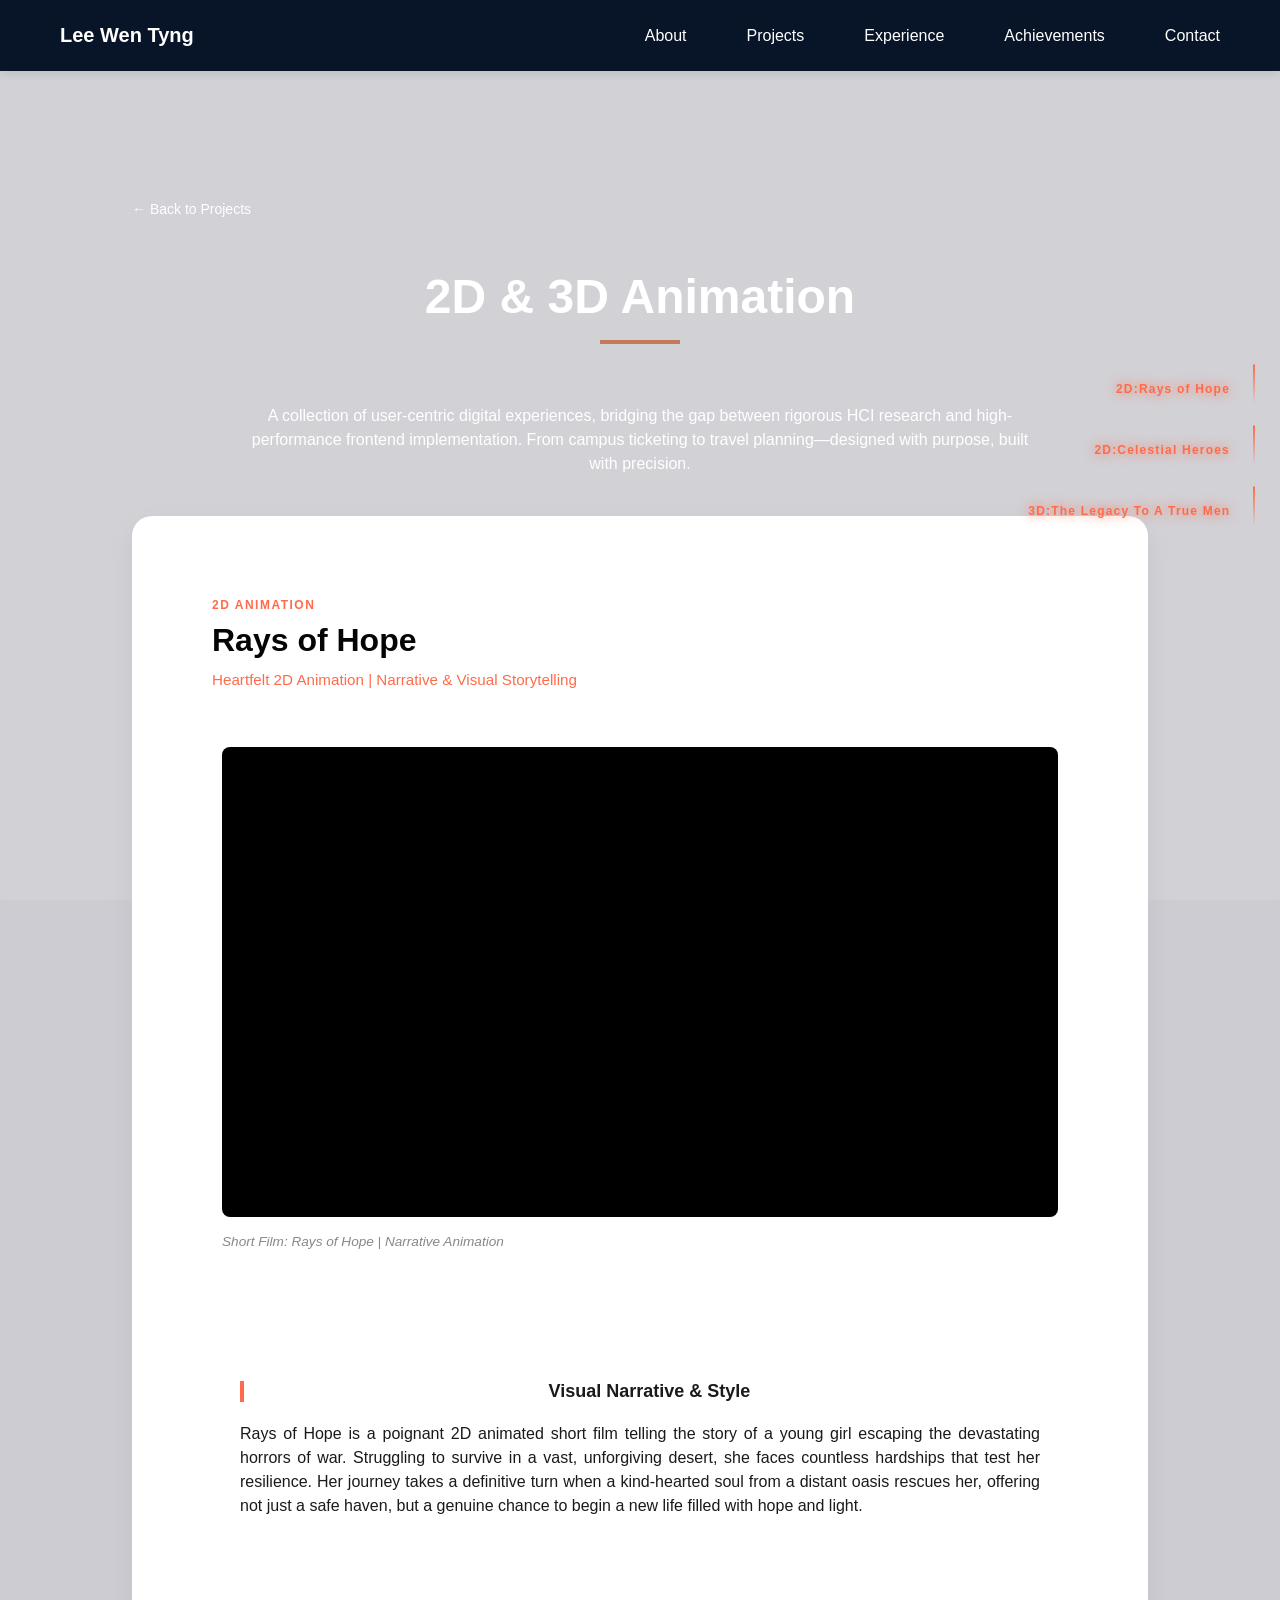
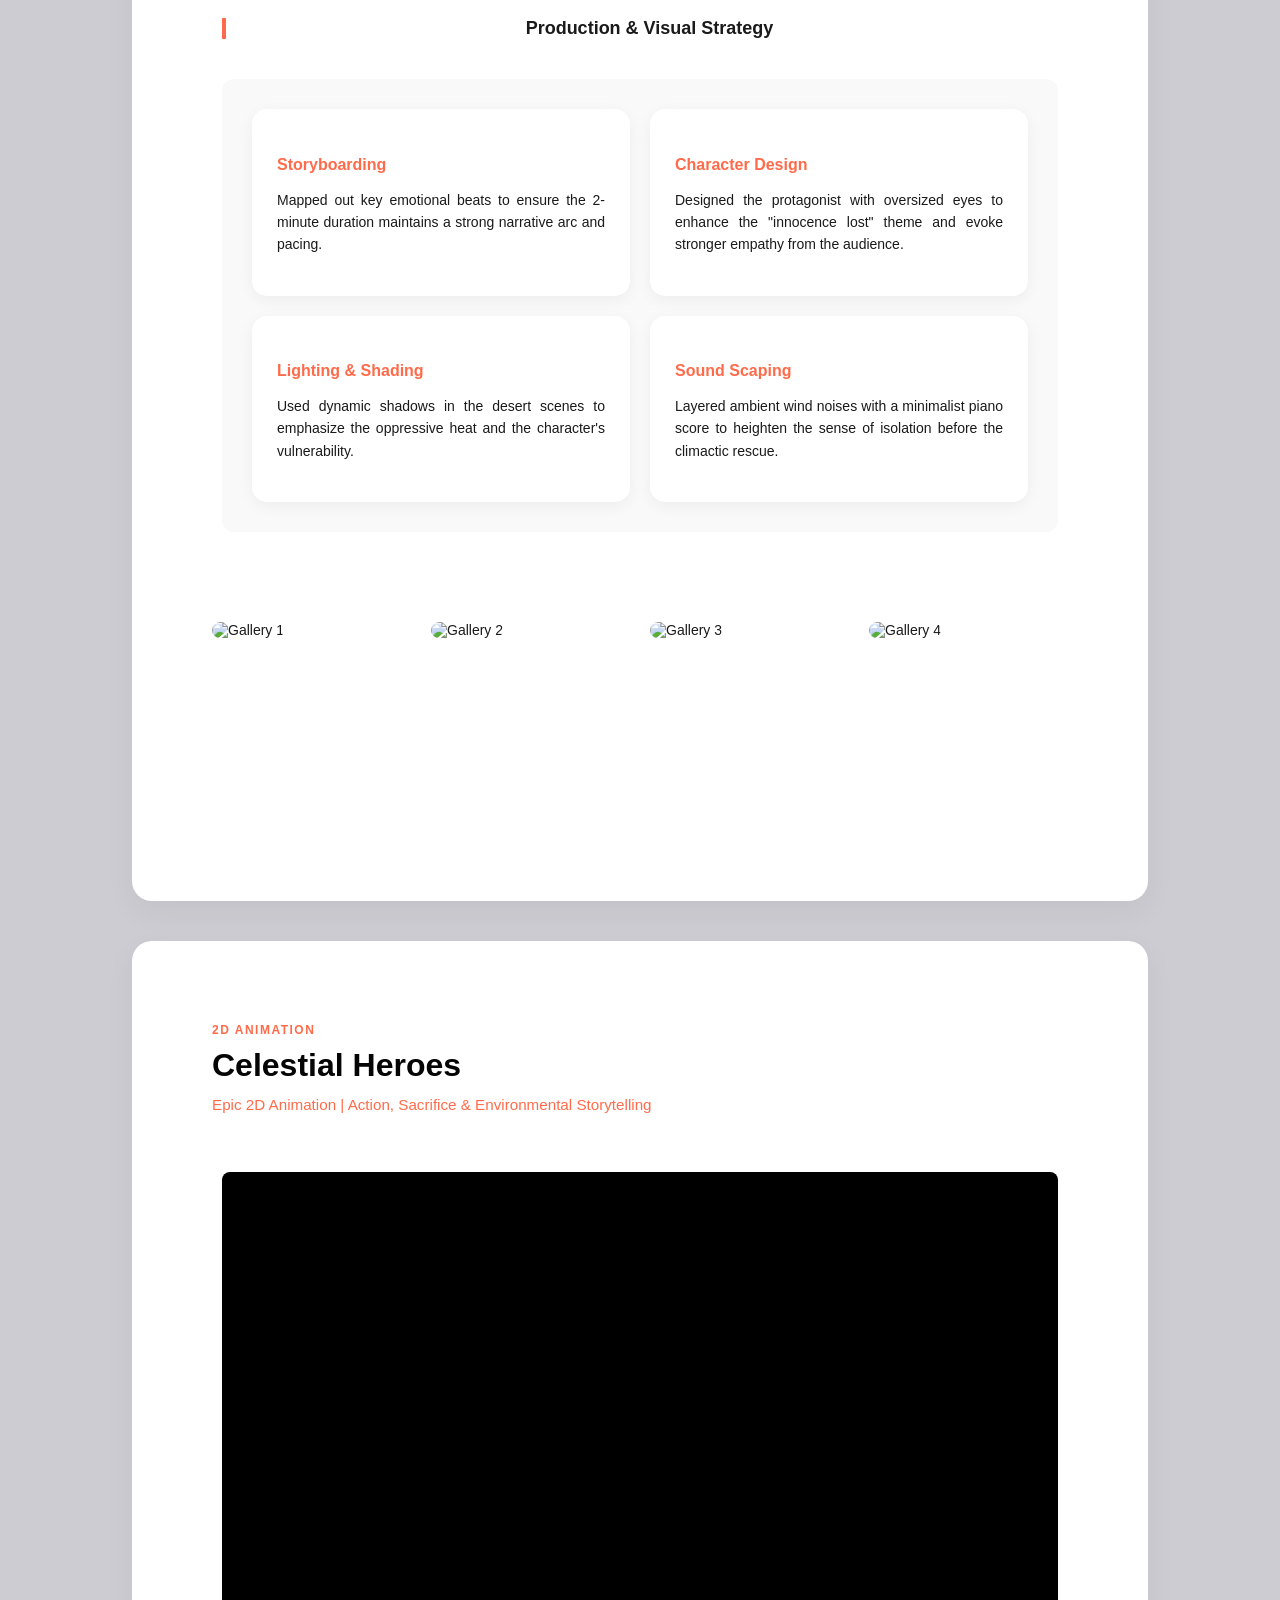
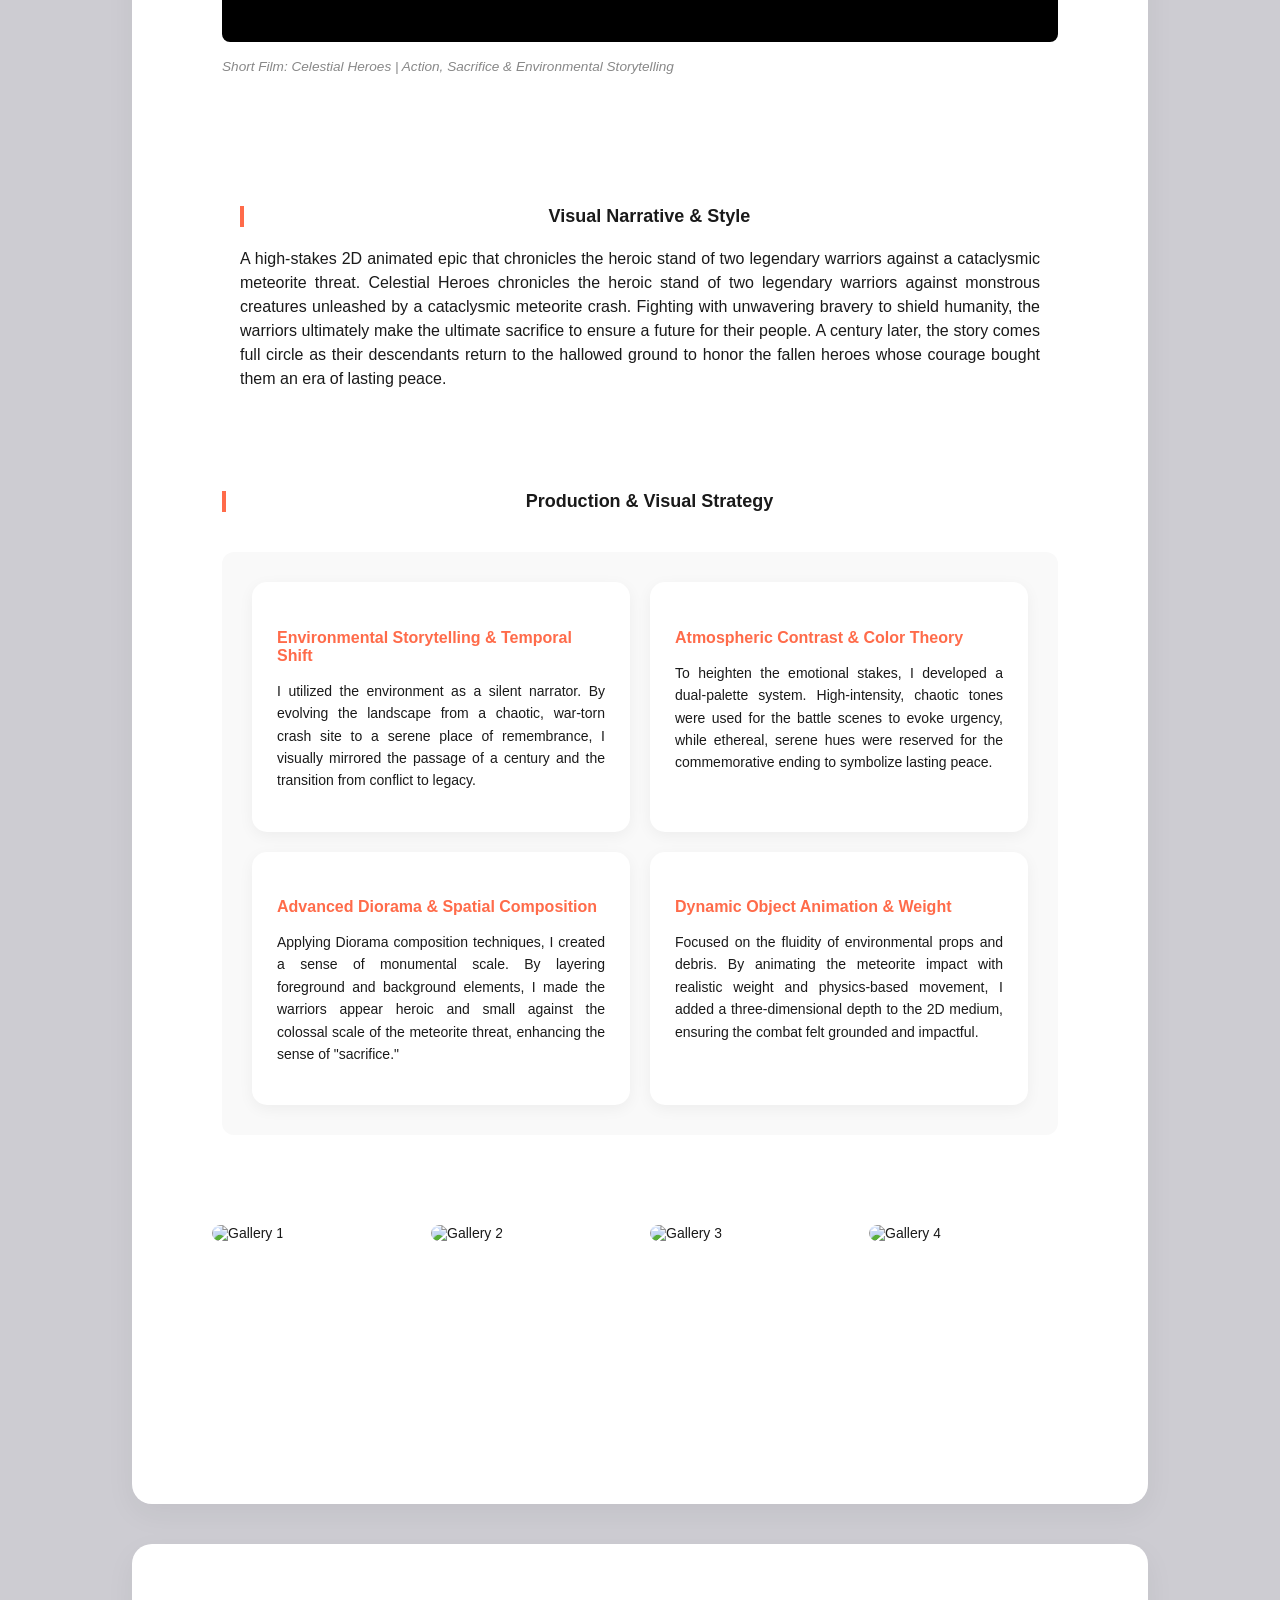
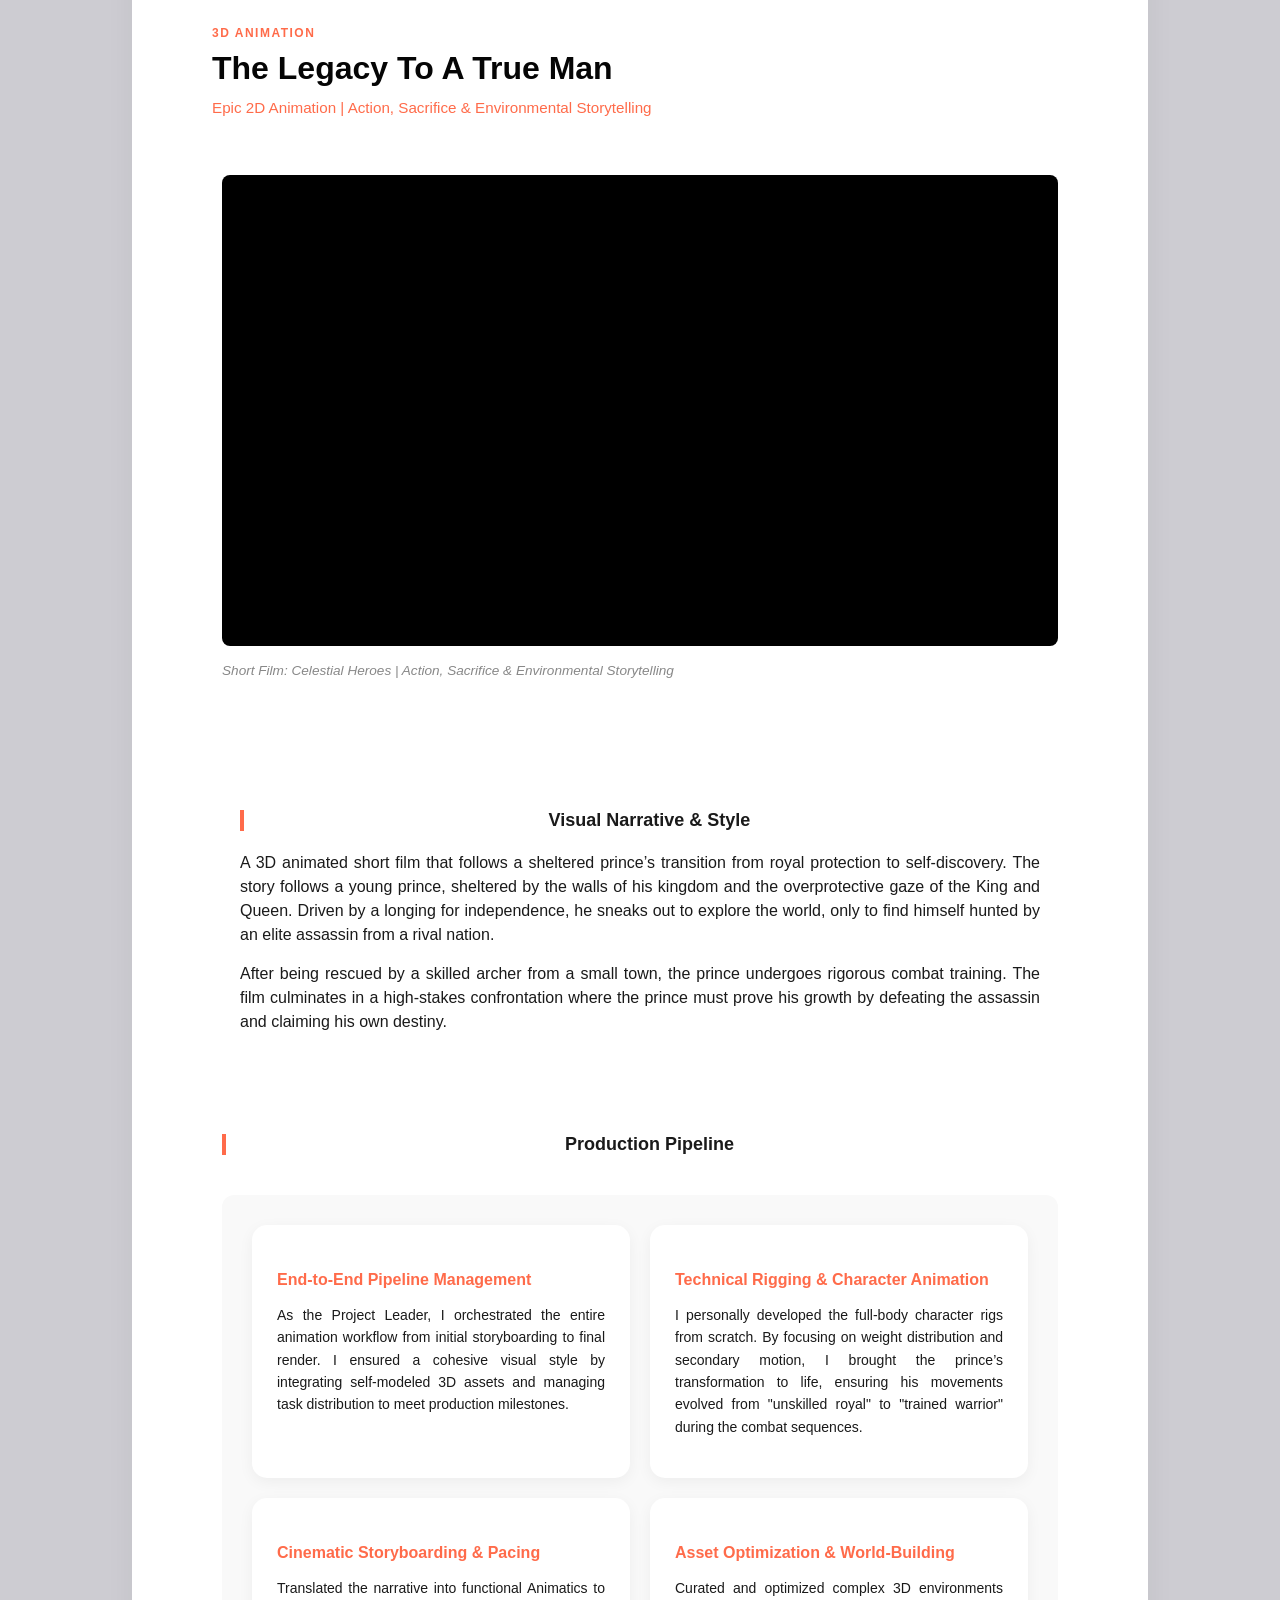
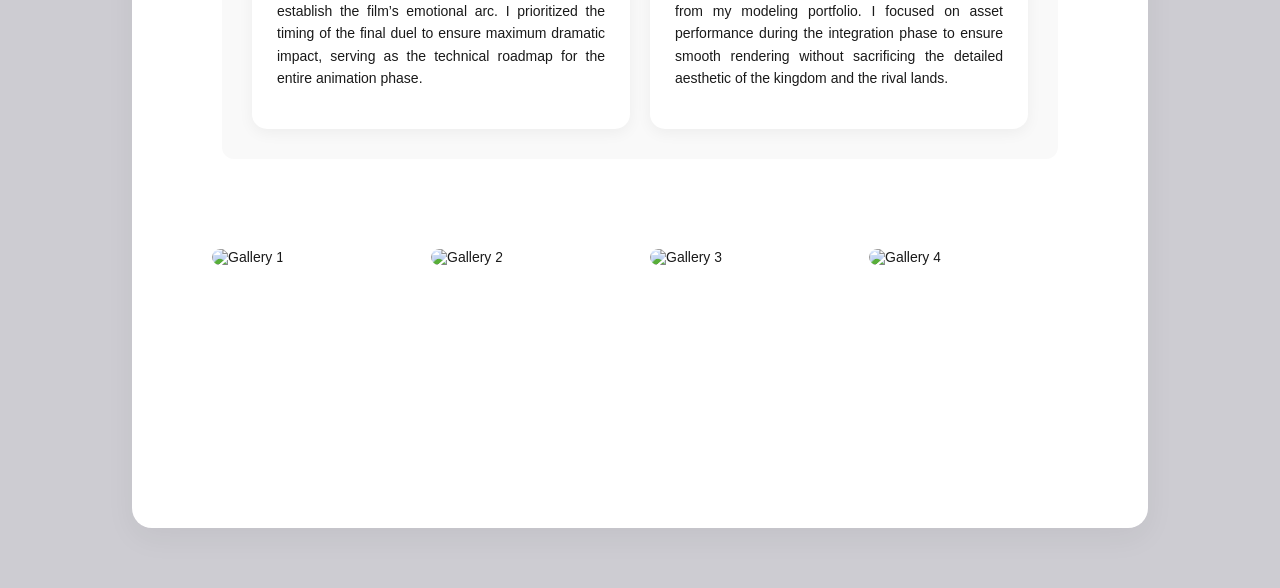
==== commit 89436fe2: "f" ====
--- a/anim.html
+++ b/anim.html
@@ -35,13 +35,13 @@
     <nav class="side-nav">
       <ul class="nav-list">
         <li class="nav-item active">
-          <a href="#portfolio"><span>01</span> Portfolio</a>
+          <a href="#rays">2D:Rays of Hope</a>
           <div class="line"></div> </li>
         <li class="nav-item">
-          <a href="#bim"><span>02</span> Bloom-In-Motion</a>
+          <a href="#celestial">2D:Celestial Heroes</a>
         </li>
         <li class="nav-item">
-          <a href="#trippie"><span>03</span> Trippie</a>
+          <a href="#legacy">3D:The Legacy To A True Men</a>
         </li>
         </ul>
     </nav>
@@ -55,14 +55,13 @@
     <p class="project-intro">A collection of user-centric digital experiences, bridging the gap between rigorous HCI research and high-performance frontend implementation. 
       From campus ticketing to travel planning—designed with purpose, built with precision.</p>
 
-    <section id="portfolio" class="center-align card">
+    <section id="rays" class="center-align card">
       <div class="project-header">
-        <span class="category-tag">UI/UX Case Study</span>
-        <h2 class="project-title-main">2D Animation: Rays of Hope</h2>
+        <span class="category-tag">2D Animation</span>
+        <h2 class="project-title-main">Rays of Hope</h2>
         <p class="role-text">Heartfelt 2D Animation | Narrative & Visual Storytelling</p>
       </div>
 
-      
       <div class="center-content">
         <div class="video-wrapper">
             <div class="video-container">
@@ -114,80 +113,60 @@
             <div class="gallery-item"><img src="assets/images/image1.jpeg" alt="Gallery 3"></div>
             <div class="gallery-item"><img src="assets/images/image1.jpeg" alt="Gallery 4"></div>
       </div>
+    </section>
+
+    <section id="celestial" class="center-align card">
+      <div class="project-header">
+        <span class="category-tag">2D Animation</span>
+        <h2 class="project-title-main">Celestial Heroes</h2>
+        <p class="role-text">Epic 2D Animation | Action, Sacrifice & Environmental Storytelling</p>
+      </div>
+
+      <div class="center-content">
+        <div class="video-wrapper">
+            <div class="video-container">
+                <iframe 
+                src="https://www.youtube.com/embed/1vEILyL2mDc" 
+                title="Rays of Hope - 2D Animation" 
+                frameborder="0" 
+                allow="accelerometer; autoplay; clipboard-write; encrypted-media; gyroscope; picture-in-picture; web-share" 
+                allowfullscreen>
+                </iframe>
+            </div>
+            <p class="video-caption">Short Film: Celestial Heroes | Action, Sacrifice & Environmental Storytelling</p>
+        </div>
+        <div class="content-block">
+            <h3 class="sub-heading"><i class="fas fa-paint-brush"></i> Visual Narrative & Style</h3>
+            <p>A high-stakes 2D animated epic that chronicles the heroic stand of two legendary warriors against a cataclysmic meteorite threat.
+                Celestial Heroes chronicles the heroic stand of two legendary warriors against monstrous creatures unleashed by a cataclysmic meteorite crash.
+                Fighting with unwavering bravery to shield humanity, the warriors ultimately make the ultimate sacrifice to ensure a future for their people.
+                A century later, the story comes full circle as their descendants return to the hallowed ground to honor the fallen heroes whose courage bought them an era of lasting peace.
+            </p>
+        </div>
+
+        <div class="content-block">
+            <h3 class="sub-heading"><i class="fas fa-film"></i> Production & Visual Strategy</h3>
+            <div class="design-solutions-grid">
+                <div class="solution-item">
+                    <h4>Environmental Storytelling & Temporal Shift</h4>
+                    <p>I utilized the environment as a silent narrator. By evolving the landscape from a chaotic, war-torn crash site to a serene place of remembrance, I visually mirrored the passage of a century and the transition from conflict to legacy.</p>
+                </div>
+                <div class="solution-item">
+                    <h4>Atmospheric Contrast & Color Theory</h4>
+                    <p>To heighten the emotional stakes, I developed a dual-palette system. High-intensity, chaotic tones were used for the battle scenes to evoke urgency, while ethereal, serene hues were reserved for the commemorative ending to symbolize lasting peace.</p>
+                </div>
+                <div class="solution-item">
+                    <h4>Advanced Diorama & Spatial Composition</h4>
+                    <p>Applying Diorama composition techniques, I created a sense of monumental scale. By layering foreground and background elements, I made the warriors appear heroic and small against the colossal scale of the meteorite threat, enhancing the sense of "sacrifice."</p>
+                </div>
+                <div class="solution-item">
+                    <h4>Dynamic Object Animation & Weight</h4>
+                    <p>Focused on the fluidity of environmental props and debris. By animating the meteorite impact with realistic weight and physics-based movement, I added a three-dimensional depth to the 2D medium, ensuring the combat felt grounded and impactful.</p>
+                </div>
+            </div>
+        </div>
+      </div>
           
-      <div class="cta-section">
-        <a  target="_blank" class="project-btn" id="trippie-btn">
-          Learn More
-        </a>
-      </div>
-
-    </section>
-    
-    <section id="bim" class="center-align card">
-      <div class="project-header">
-        <span class="category-tag">UI/UX Case Study</span>
-        <h2 class="project-title-main">Bloom-In-Motion: Ticketing Web App</h2>
-        <p class="role-text"><strong>Role:</strong> UI/UX Designer</p>
-      </div>
-
-      <div class="center-content">
-        <div class="detail-visual">
-          <img src="assets/images/bg1.jpg" alt="Bloom-In-Motion App Interface" style="border-radius: 15px; width: 100%;">
-        </div>
-        <div class="paragraph">
-          <div class="content-block">
-            <h3 class="sub-heading"><i class="fas fa-exclamation-circle"></i> The Challenge</h3>
-            <p>Managing event registration for university clubs can be chaotic. 
-              Traditional manual sign-ups often lead to fragmented information and high cognitive load for students. 
-              The goal was to design a mobile-friendly ticketing web app that simplifies seat selection and payment verification, 
-              ensuring a seamless experience for both organizers and attendees.</p>
-          </div>
-
-          <div class="content-block">
-            <h3 class="sub-heading"><i class="fas fa-sync-alt"></i> The Process</h3>
-            <p><strong>Requirement Gathering:</strong>  I conducted user interviews with club representatives to map out pain points in the existing registration flow, identifying "information clarity", "registration traffic" and "seat availability" as top priorities.</p>
-            <p><strong>Flow Optimization:</strong> Applying Human-Computer Interaction (HCI) principles, I designed an intuitive user flow that minimizes the number of steps required to complete a booking.</p>
-          </div>
-
-          <div class="content-block">
-              <h3 class="sub-heading"><i class="fas fa-sync-alt"></i> Design Strategy & HCI Implementation</h3>
-              <p>To ensure an intuitive user journey, I applied Human-Computer Interaction (HCI) principles to solve specific pain points identified during stakeholder interviews.</p>
-              
-              <div class="design-solutions-grid">
-                <div class="solution-item">
-                  <h4>Conversion-Optimized Landing Page</h4>
-                  <p><strong>Problem: </strong> I curated event details and club background information to ensure students can immediately find the "Why" and "What" of the event.</p>
-                  <p><strong>Solution: </strong> I designed a high-contrast hero section that highlights the Call-to-Action (Buy Ticket) immediately, paired with a clean information hierarchy for event specifics.</p>
-
-                </div>
-                <div class="solution-item">
-                  <h4>Interactive Seat Selection (Visual Mapping)</h4>
-                  <p><strong>Logic: </strong> Applied <strong>Fitts's Law</strong> to optimize button placement and sizing. 
-                    The auditorium layout uses color-coding to minimize cognitive load, allowing users to select seats with a single tap.</p>
-                </div>
-                <div class="solution-item">
-                  <h4>Frictionless Payment Journey</h4>
-                  <p> <strong>Logic: </strong> Implemented Progressive Disclosure in the checkout flow. By breaking down the form into logical steps, I prevented "form fatigue" and reduced potential drop-off rates during payment.</p>
-                </div>
-                <div class="solution-item">
-                  <h4>Instant System Feedback</h4>
-                  <p><strong>The Logic: </strong> Adhering to Nielsen’s Usability Heuristics (Visibility of System Status), I designed a visually distinct confirmation 
-                    screen to provide immediate closure and peace of mind after a successful transaction.
-                  </p>
-                </div>
-             </div>
-          </div>
-
-          <div class="content-block">
-            <h3 class="sub-heading"><i class="fas fa-sync-alt"></i>Technical Toolkit</h3>
-                <p><strong>Prototyping:</strong>  Figma (High-Fidelity Interactivity)</p>
-                <p><strong>Visual Assets:</strong> Canva (Brand Identity & Graphics)</p>
-                <p><strong>Methodology:</strong> User-Centered Design (UCD) & Rapid Prototyping</p>
-          </div>
-
-        </div>
-  </div>
- 
       </div>
           <div class="gallery-grid">
             <div class="gallery-item"><img src="assets/images/image1.jpeg" alt="Gallery 1"></div>
@@ -195,112 +174,72 @@
             <div class="gallery-item"><img src="assets/images/image1.jpeg" alt="Gallery 3"></div>
             <div class="gallery-item"><img src="assets/images/image1.jpeg" alt="Gallery 4"></div>
       </div>
+    </section>
+
+    <section id="legacy" class="center-align card">
+      <div class="project-header">
+        <span class="category-tag">3D Animation</span>
+        <h2 class="project-title-main">The Legacy To A True Man</h2>
+        <p class="role-text">Epic 2D Animation | Action, Sacrifice & Environmental Storytelling</p>
+      </div>
+
+      <div class="center-content">
+        <div class="video-wrapper">
+            <div class="video-container">
+                <iframe 
+                src="https://www.youtube.com/embed/1vEILyL2mDc" 
+                title="Rays of Hope - 2D Animation" 
+                frameborder="0" 
+                allow="accelerometer; autoplay; clipboard-write; encrypted-media; gyroscope; picture-in-picture; web-share" 
+                allowfullscreen>
+                </iframe>
+            </div>
+            <p class="video-caption">Short Film: Celestial Heroes | Action, Sacrifice & Environmental Storytelling</p>
+        </div>
+        <div class="content-block">
+            <h3 class="sub-heading"><i class="fas fa-paint-brush"></i> Visual Narrative & Style</h3>
+            <p>A 3D animated short film that follows a sheltered prince’s transition from royal protection to self-discovery.
+            The story follows a young prince, sheltered by the walls of his kingdom and the overprotective gaze of the King and Queen.
+            Driven by a longing for independence, he sneaks out to explore the world, only to find himself hunted by an elite assassin from a rival nation.
+            </p>
+            <p>After being rescued by a skilled archer from a small town, the prince undergoes rigorous combat training.
+            The film culminates in a high-stakes confrontation where the prince must prove his growth by defeating the assassin and claiming his own destiny.
+            </p>
+        </div>
+
+        <div class="content-block">
+            <h3 class="sub-heading"><i class="fas fa-film"></i> Production Pipeline</h3>
+            <div class="design-solutions-grid">
+                <div class="solution-item">
+                    <h4>End-to-End Pipeline Management</h4>
+                    <p>As the Project Leader, I orchestrated the entire animation workflow from initial storyboarding to final render. I ensured a cohesive visual style by integrating self-modeled 3D assets and managing task distribution to meet production milestones.</p>
+                </div>
+                <div class="solution-item">
+                    <h4>Technical Rigging & Character Animation</h4>
+                    <p>I personally developed the full-body character rigs from scratch. By focusing on weight distribution and secondary motion, I brought the prince’s transformation to life, ensuring his movements evolved from "unskilled royal" to "trained warrior" during the combat sequences.</p>
+                </div>
+                <div class="solution-item">
+                    <h4>Cinematic Storyboarding & Pacing</h4>
+                    <p>Translated the narrative into functional Animatics to establish the film’s emotional arc. I prioritized the timing of the final duel to ensure maximum dramatic impact, serving as the technical roadmap for the entire animation phase.</p>
+                </div>
+                <div class="solution-item">
+                    <h4>Asset Optimization & World-Building</h4>
+                    <p>Curated and optimized complex 3D environments from my modeling portfolio. I focused on asset performance during the integration phase to ensure smooth rendering without sacrificing the detailed aesthetic of the kingdom and the rival lands.</p>
+                </div>
+            </div>
+        </div>
+      </div>
           
-      <div class="cta-section">
-        <a href="https://bloom-in-motion-a04ee.web.app/" target="_blank" rel="noopener" class="project-btn">
-          View WebApp
-        </a>
+      </div>
+          <div class="gallery-grid">
+            <div class="gallery-item"><img src="assets/images/image1.jpeg" alt="Gallery 1"></div>
+            <div class="gallery-item"><img src="assets/images/image1.jpeg" alt="Gallery 2"></div>
+            <div class="gallery-item"><img src="assets/images/image1.jpeg" alt="Gallery 3"></div>
+            <div class="gallery-item"><img src="assets/images/image1.jpeg" alt="Gallery 4"></div>
       </div>
     </section>
-
-    <section id="trippie" class="card center-align">
-      <div class="project-header">
-        <span class="category-tag">UI/UX Case Study</span>
-        <h2 class="project-title-main">TravelGo: Redesign Travel Apps </h2>
-        <p class="role-text"><strong>Role:</strong> UX Researcher & UI Designer (HCI Academic Project)</p>
-      </div>
-
-      <div class="center-content">
-        <div class="detail-visual">
-          <img src="assets/images/bg3.jpg" alt="TravelBuddy App Interface" style="border-radius: 15px; width: 100%;">
-        </div>
-
-        <div class="paragraph">
-          <div class="content-block">
-            <h3 class="sub-heading">The Challenge</h3>
-            <p>Travelers often struggle to balance itinerary logistics with budget constraints. 
-              My goal for this HCI project was to design a seamless management solution that integrates hotel/flight booking with real-time budget tracking, validated through rigorous user testing.</p>
-          </div>
-
-          <div class="content-block">
-            <h3 class="sub-heading">User Research & Insights</h3>
-            <p>I conducted quantitative research with 25 participants to measure usability and user satisfaction.</p>
-            <p><strong>User Demographic:</strong> Target audience aged 18-25, focusing on tech-savvy frequent travelers.</p>
-            <p><strong>Testing Setup:</strong> A Within-Subject Design where users performed specific tasks (Login, Explore Navigation, and Feedback) to test the app's intuitiveness.</p>
-          </div>
-
-          <div class="content-block">
-              <h3 class="sub-heading"><i class="fas fa-sync-alt"></i>Design Strategy & Heuristic Evaluation</h3>
-              <p>Leveraging Nielsen’s 10 Usability Heuristics, I ensured the interface feels familiar and reliable.</p>
-              
-              <div class="heuristic-grid">
-                <div class="solution-item">
-                  <h4>Recognition Over Recall (The Dashboard)</h4>
-                  <p><strong>Logic: </strong> I prioritized clear iconography and visual cues (Hotel, Flights, Food) to reduce the user's cognitive load. 
-                    Instead of remembering where features are, users can intuitively recognize actions.</p>
-
-                </div>
-                <div class="solution-item">
-                  <h4>System Match to the Real World (Map Integration)</h4>
-                  <p><strong>Logic: </strong> The map interface utilizes familiar gestures (Pinch-to-zoom, Drag-to-move). 
-                    The booking flow mimics a real-world logical sequence: choose dates -> select destination -> review options.</p>
-                </div>
-                <div class="solution-item">
-                  <h4>Consistency & Standards</h4>
-                  <p> <strong>Logic: </strong> I maintained a strict visual language across the app—from the forest-green color palette to the card-based layout—ensuring users feel confident and comfortable as they navigate.</p>
-                </div>
-                
-             </div>
-          </div>
-
-          <div class="content-block">
-            <h3 class="sub-heading">The Results & Discussion</h3>
-            <p>The prototype was evaluated using the System Usability Scale (SUS) to ensure quantitative validation of the design.</p>
-
-            <div class="success-metrics">
-              <div class="metric-item reveal">
-                  <div class="metric-number">80.8%</div>
-                  <div class="metric-label">SUS Score (Excellent)</div>
-                  <div class="metric-progress-bar"><div class="fill" style="width: 80.8%;"></div></div>
-              </div>
-              <div class="metric-item reveal" style="transition-delay: 0.2s;">
-                  <div class="metric-number">25</div>
-                  <div class="metric-label">User Participants</div>
-              </div>
-              <div class="metric-item reveal" style="transition-delay: 0.4s;">
-                  <div class="metric-number">84%</div>
-                  <div class="metric-label">User Satisfaction</div>
-              </div>
-          </div>
-
-            <p><strong>SUS Score:</strong> 80.8%. A score above 80 is considered "Excellent/A-grade," indicating a high level of user acceptability.</p>
-            <p><strong>User Satisfaction:</strong> 84% of participants expressed intent to use Trippie for their future travel planning.</p>
-            <p><strong>Key Insight:</strong> Post-test discussions revealed a high demand for "Transportation Integration," which I have earmarked for the next design iteration.</p>
-          </div>
-
-          <div class="content-block">
-            <h3 class="sub-heading"><i class="fas fa-sync-alt"></i>Technical Toolkit</h3>
-                <p><strong>Prototyping:</strong>  Figma (High-Fidelity Interactivity)</p>
-                <p><strong>Visual Assets:</strong> Canva (Brand Identity & Graphics)</p>
-                <p><strong>Methodology:</strong> User-Centered Design (UCD) & Rapid Prototyping</p>
-          </div>
-        </div>
-      </div>
-
-      <div class="gallery-grid">
-        <div class="gallery-item"><img src="assets/images/image2.jpg" alt="Wireframes"></div>
-        <div class="gallery-item"><img src="assets/images/image2.jpg" alt="UI Kit"></div>
-        <div class="gallery-item"><img src="assets/images/image2.jpg" alt="User Flow"></div>
-        <div class="gallery-item"><img src="assets/images/image2.jpg" alt="Final UI"></div>
-      </div>
-
-      <div class="cta-section">
-        <a href="https://www.figma.com/design/Z9bhfsa8DXiW72nAGPfmmI/Untitled?node-id=0-1&t=8kiJQ5jdRwCGWmjR-1" target="_blank" rel="noopener" class="project-btn">
-          View Prototype
-        </a>
-      </div>
-      
-    </section>
+    
+    
 
   </main>
     <script src="scrollspy.js"></script>
--- a/style.css
+++ b/style.css
@@ -879,7 +879,7 @@
 .nav-item a {
   text-decoration: none;
   color: rgba(255, 255, 255, 0.6);
-  font-size: 14px; /* 初始大小 */
+  font-size: 10px; /* 初始大小 */
   font-weight: bold;
   letter-spacing: 1px;
   display: block;
@@ -895,7 +895,7 @@
 
 .nav-item.active a {
   color: #FF6B4A; /* 激活时的青蓝色 */
-  transform: scale(1.3); /* 放大 1.3 倍，你可以根据需要调整 */
+  transform: scale(1.2); /* 放大 1.3 倍，你可以根据需要调整 */
   text-shadow: 0 0 10px #FF6B4A; /* 增加一点发光效果更像游戏 UI */
 }
 
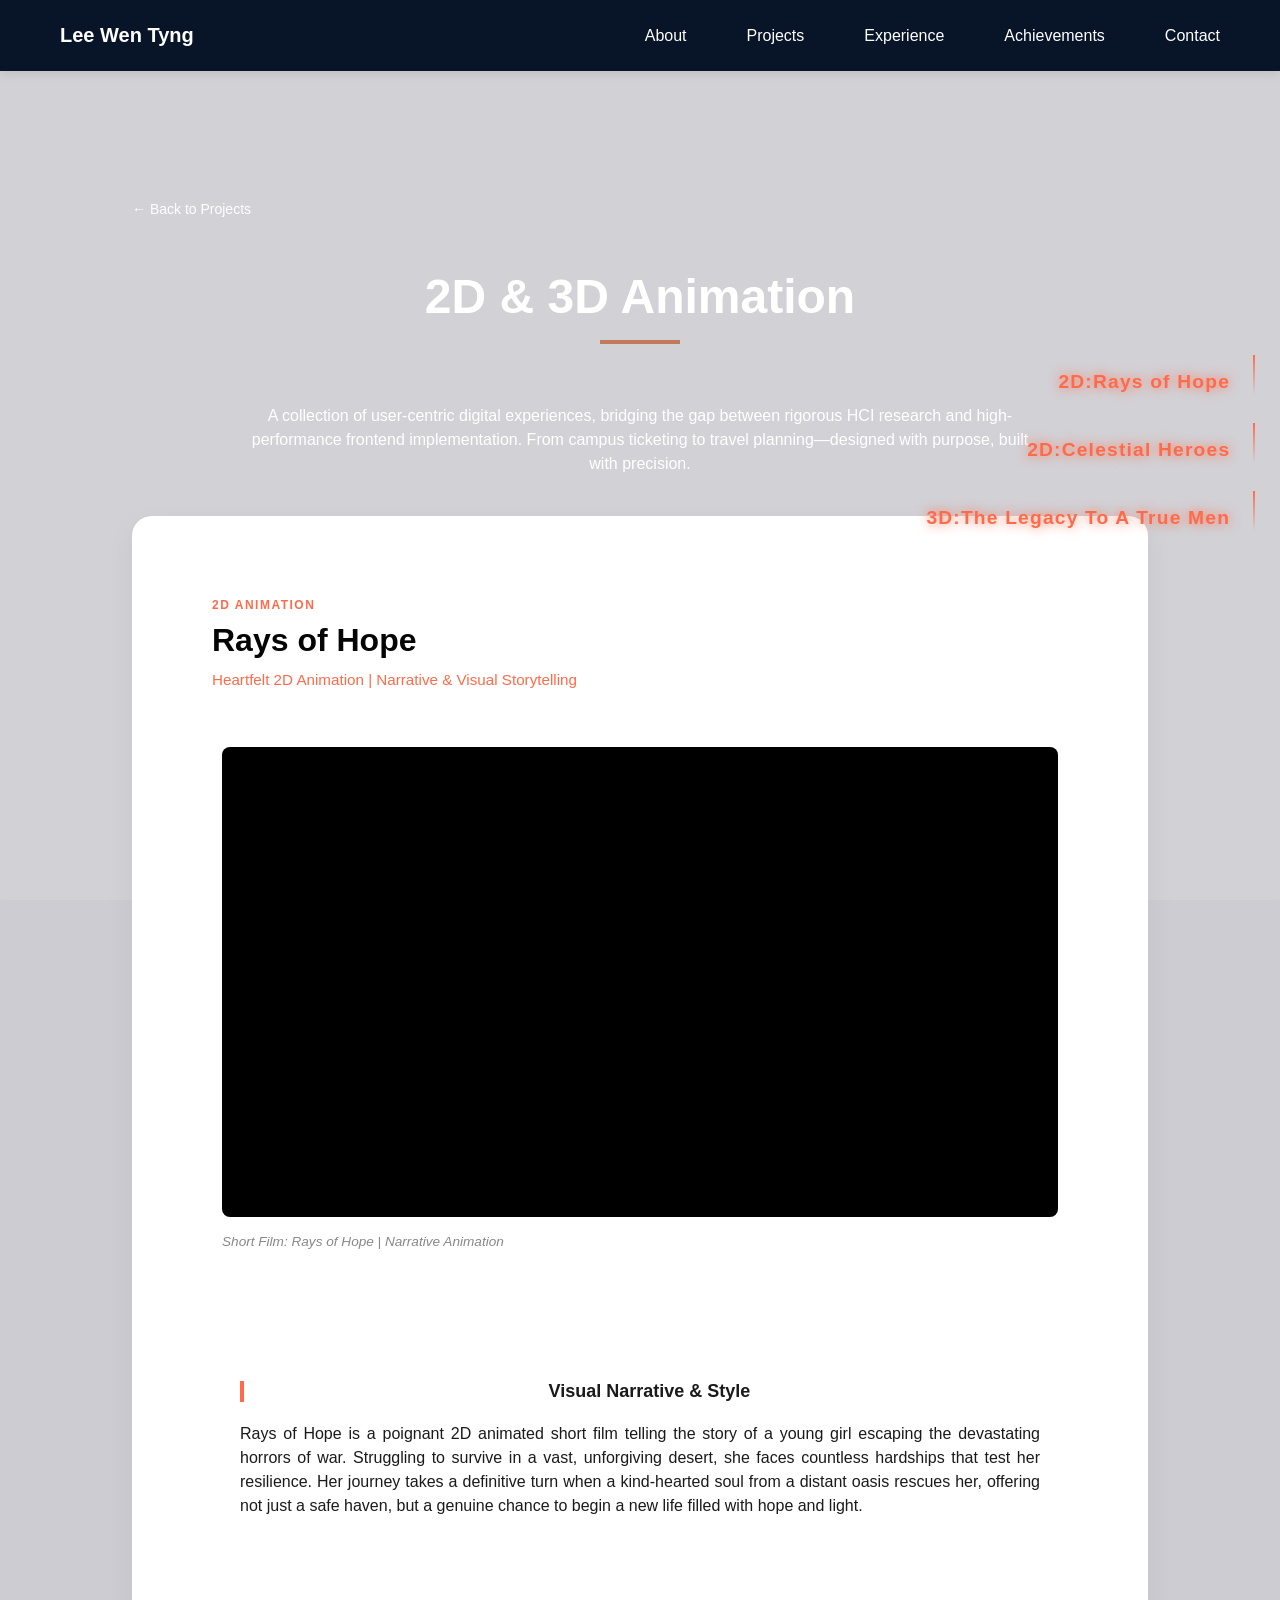
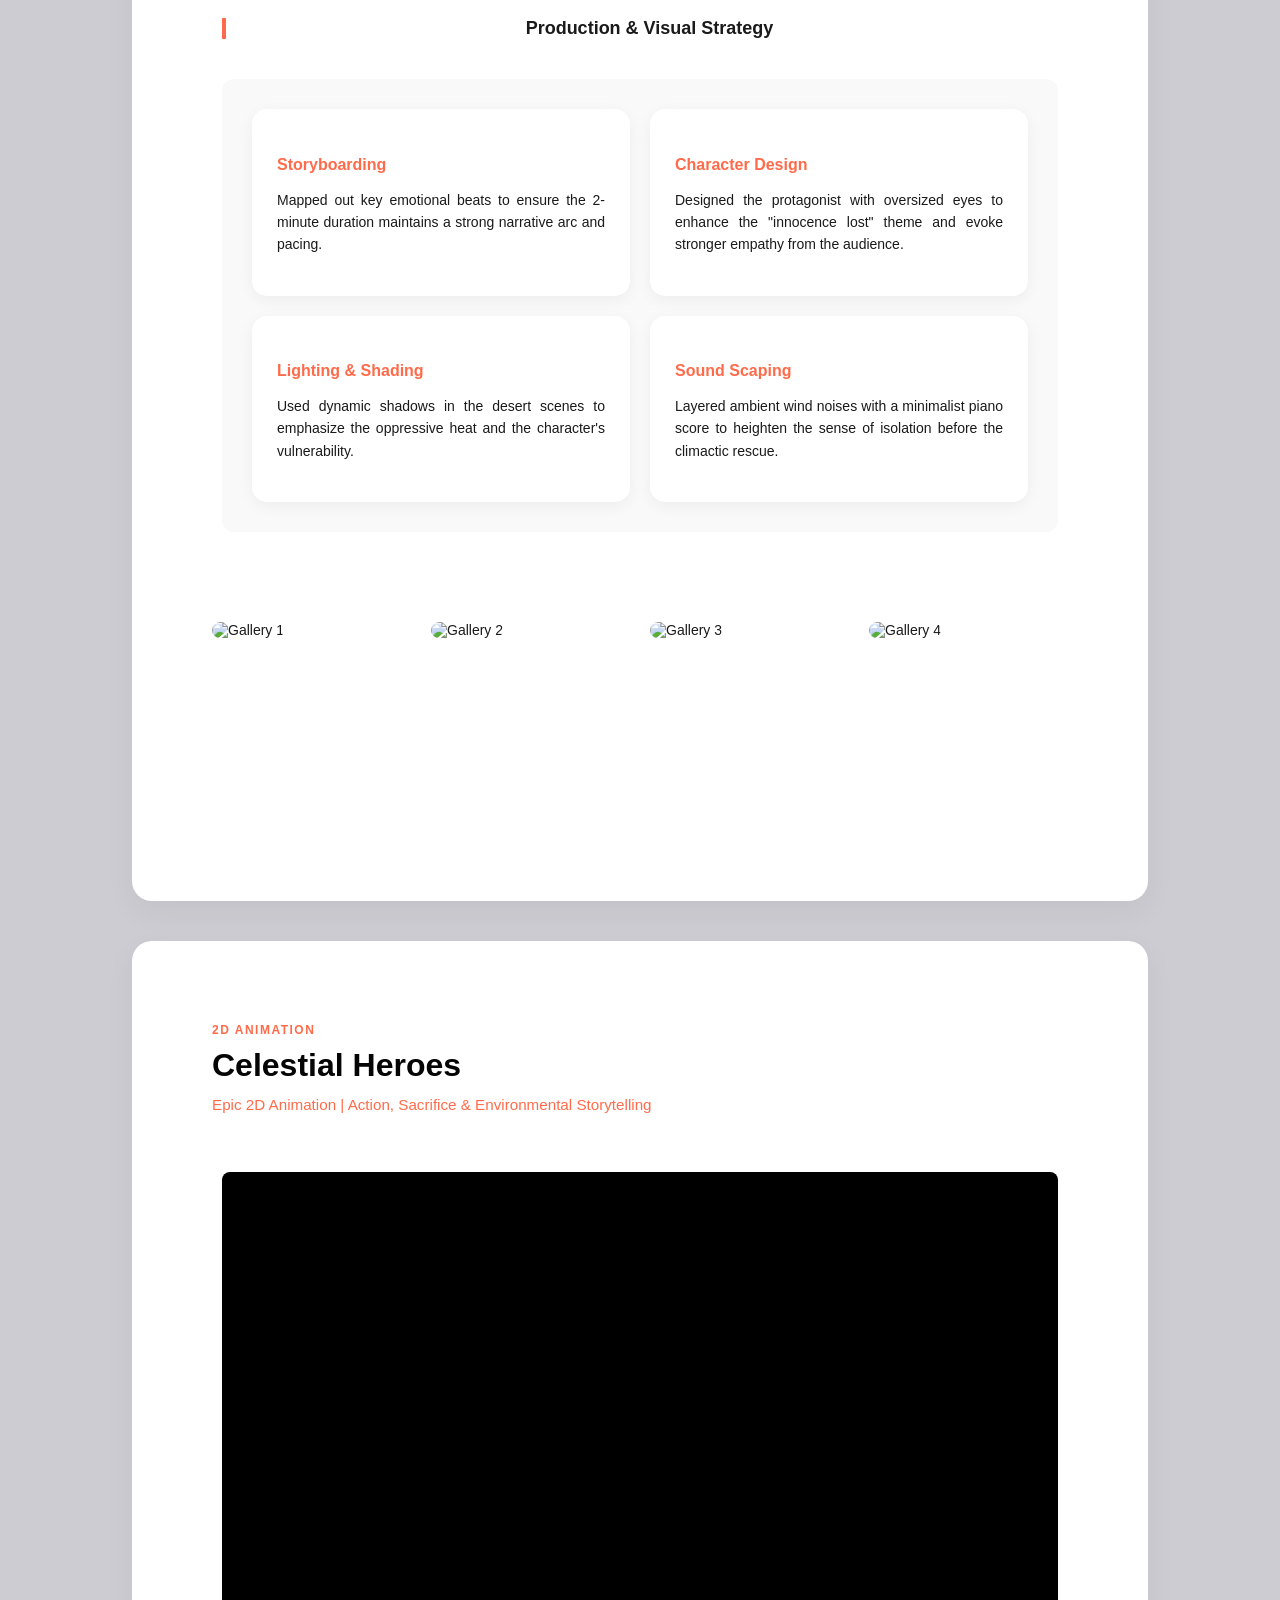
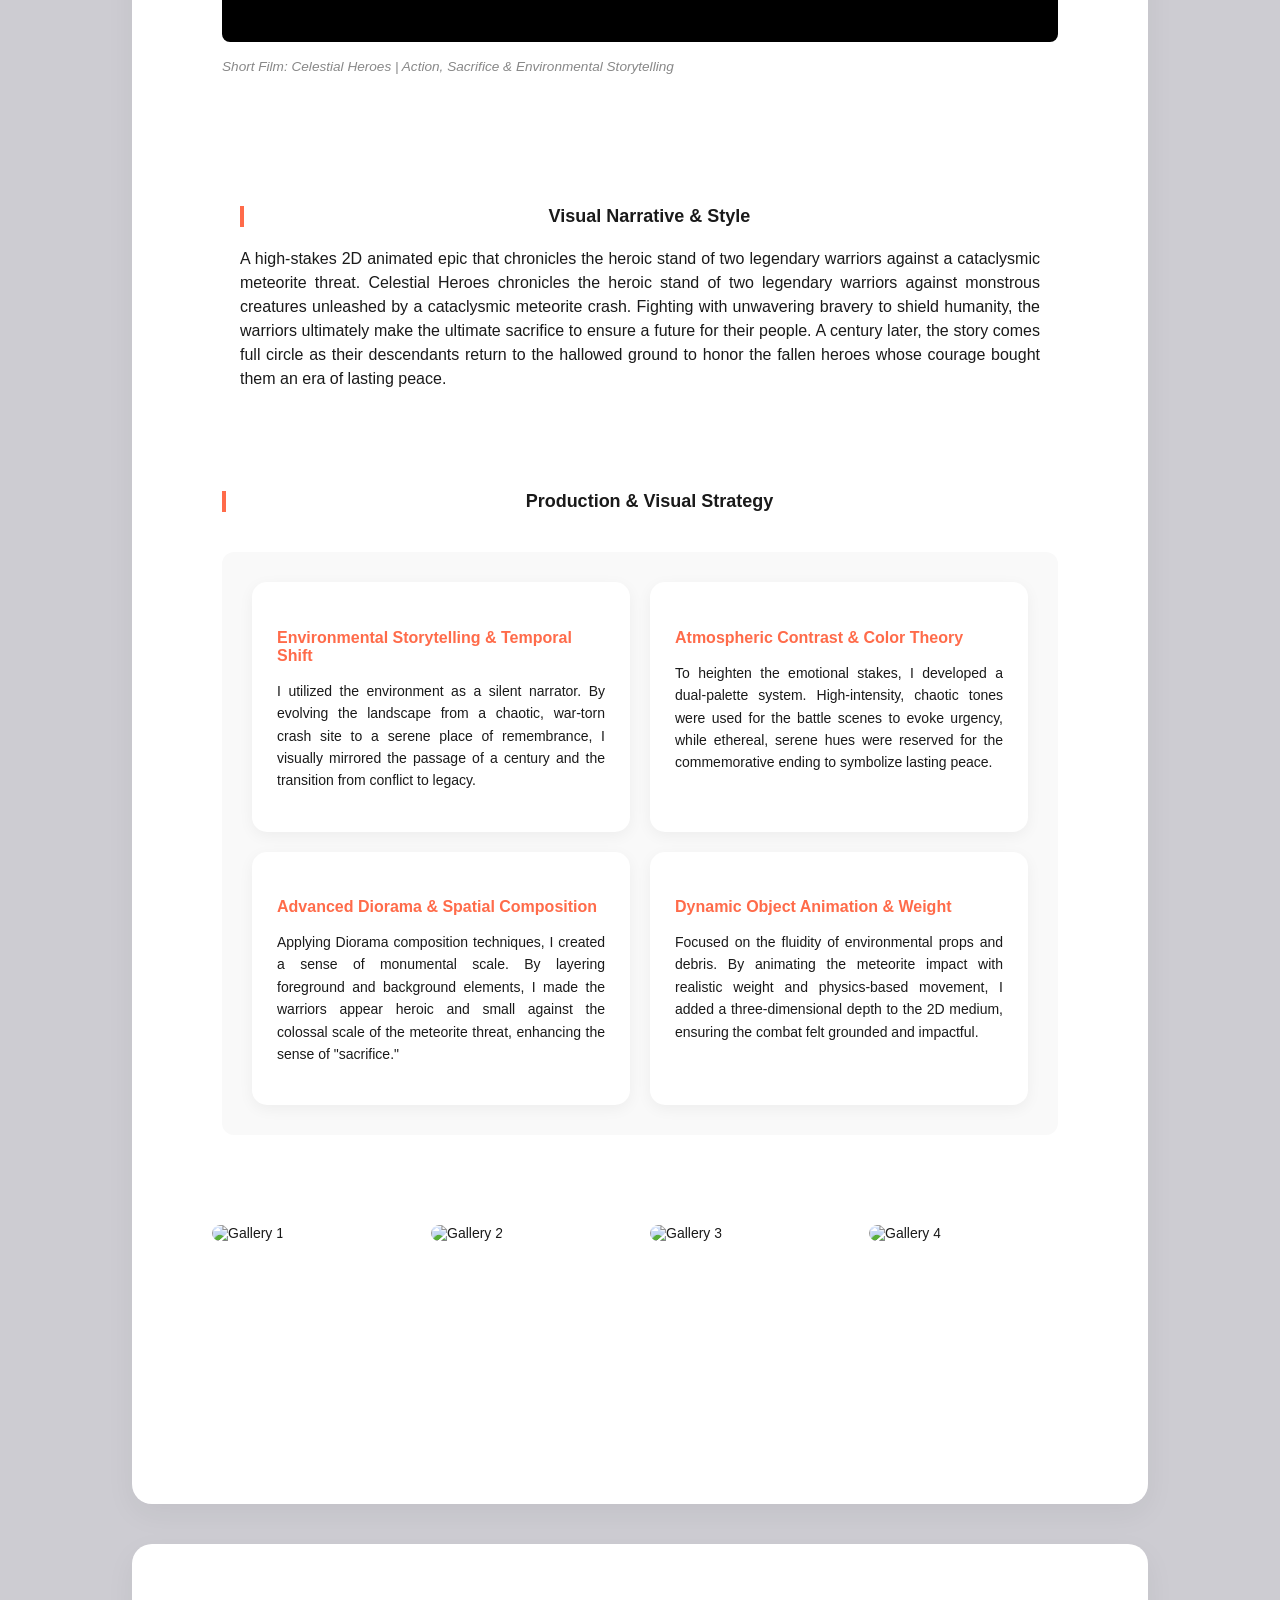
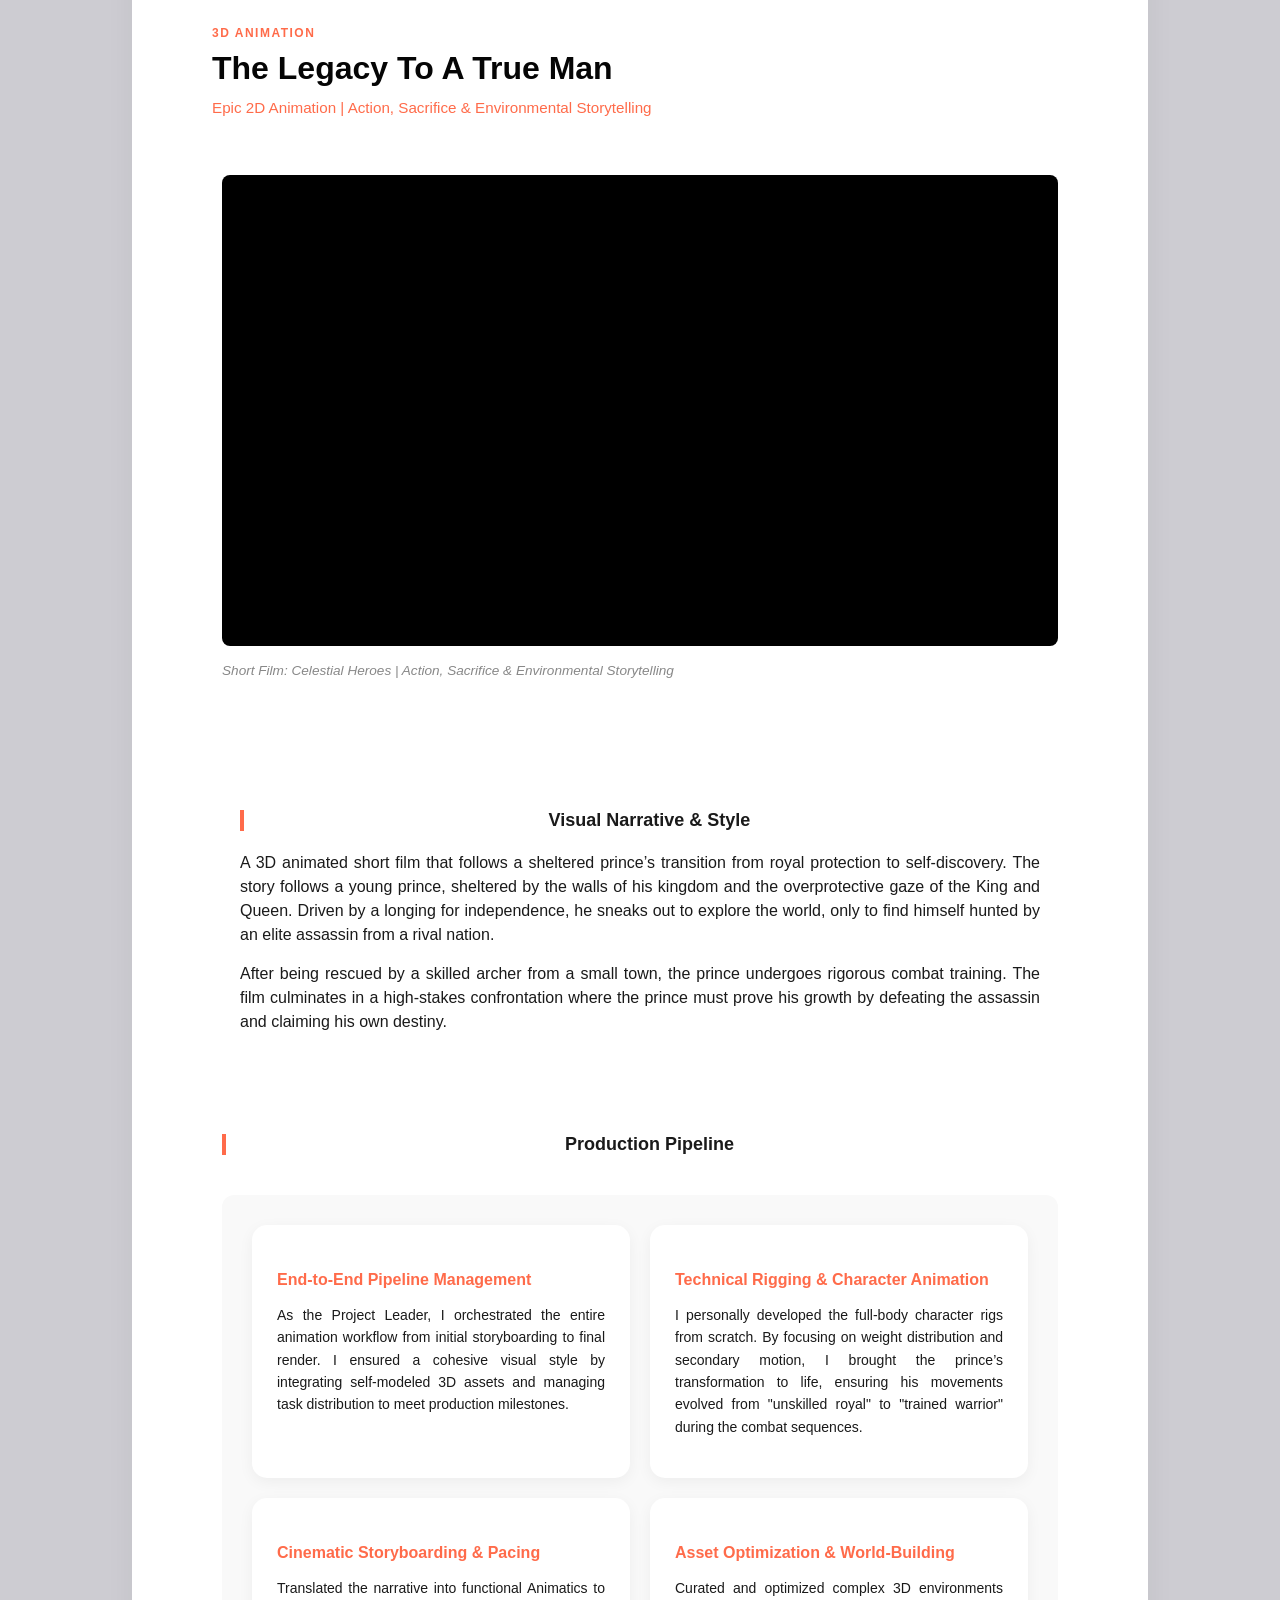
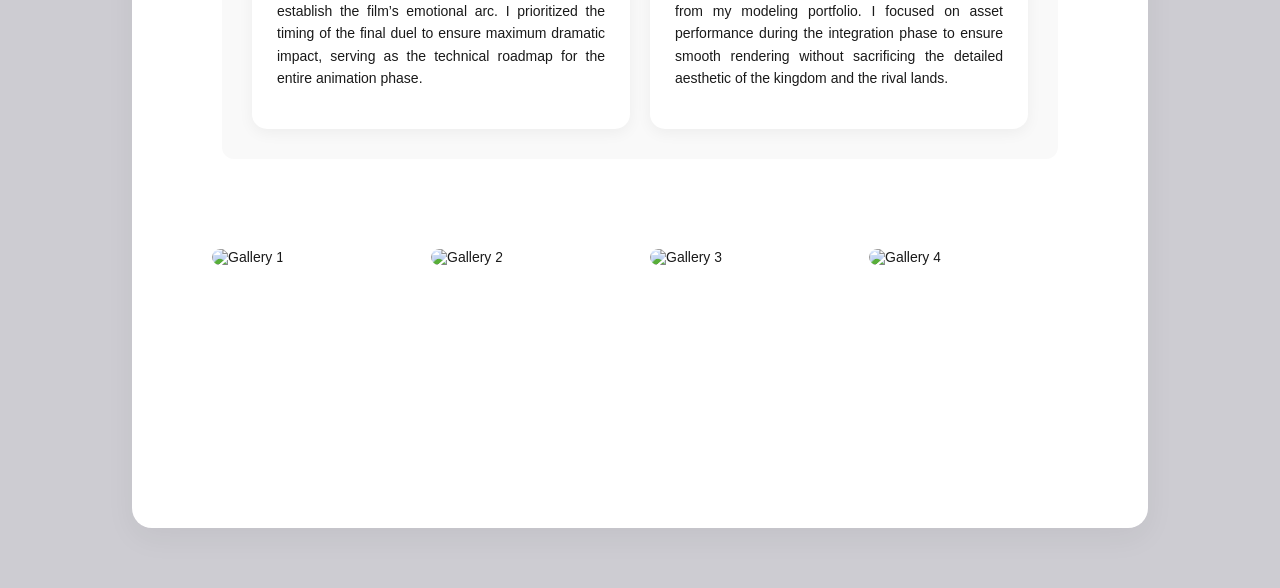
==== commit 7e90ea18: "f" ====
--- a/anim.html
+++ b/anim.html
@@ -22,7 +22,7 @@
             <li><a href="uiux.html">UI/UX & Interaction Design</a></li>
             <li><a href="gamedev.html">Game Development</a></li>
             <li><a href="vrar.html">VR/AR</a></li>
-            <li><a href="anim.html">3D Modeling & Animation</a></li>
+            <li><a href="anim.html">2D & 3D Animation</a></li>
             <li><a href="env-design.html">Multimedia Production</a></li>
           </ul>
         </li>
--- a/style.css
+++ b/style.css
@@ -858,7 +858,7 @@
   top: 50%;
   transform: translateY(-50%); /* 垂直居中 */
   z-index: 1000;
-  font-family: 'Arial', sans-serif; /* 建议换成你的网站字体 */
+  font-family: 'Inter', sans-serif; /* 建议换成你的网站字体 */
 }
 
 .nav-list {
@@ -879,7 +879,7 @@
 .nav-item a {
   text-decoration: none;
   color: rgba(255, 255, 255, 0.6);
-  font-size: 10px; /* 初始大小 */
+  font-size: px; /* 初始大小 */
   font-weight: bold;
   letter-spacing: 1px;
   display: block;
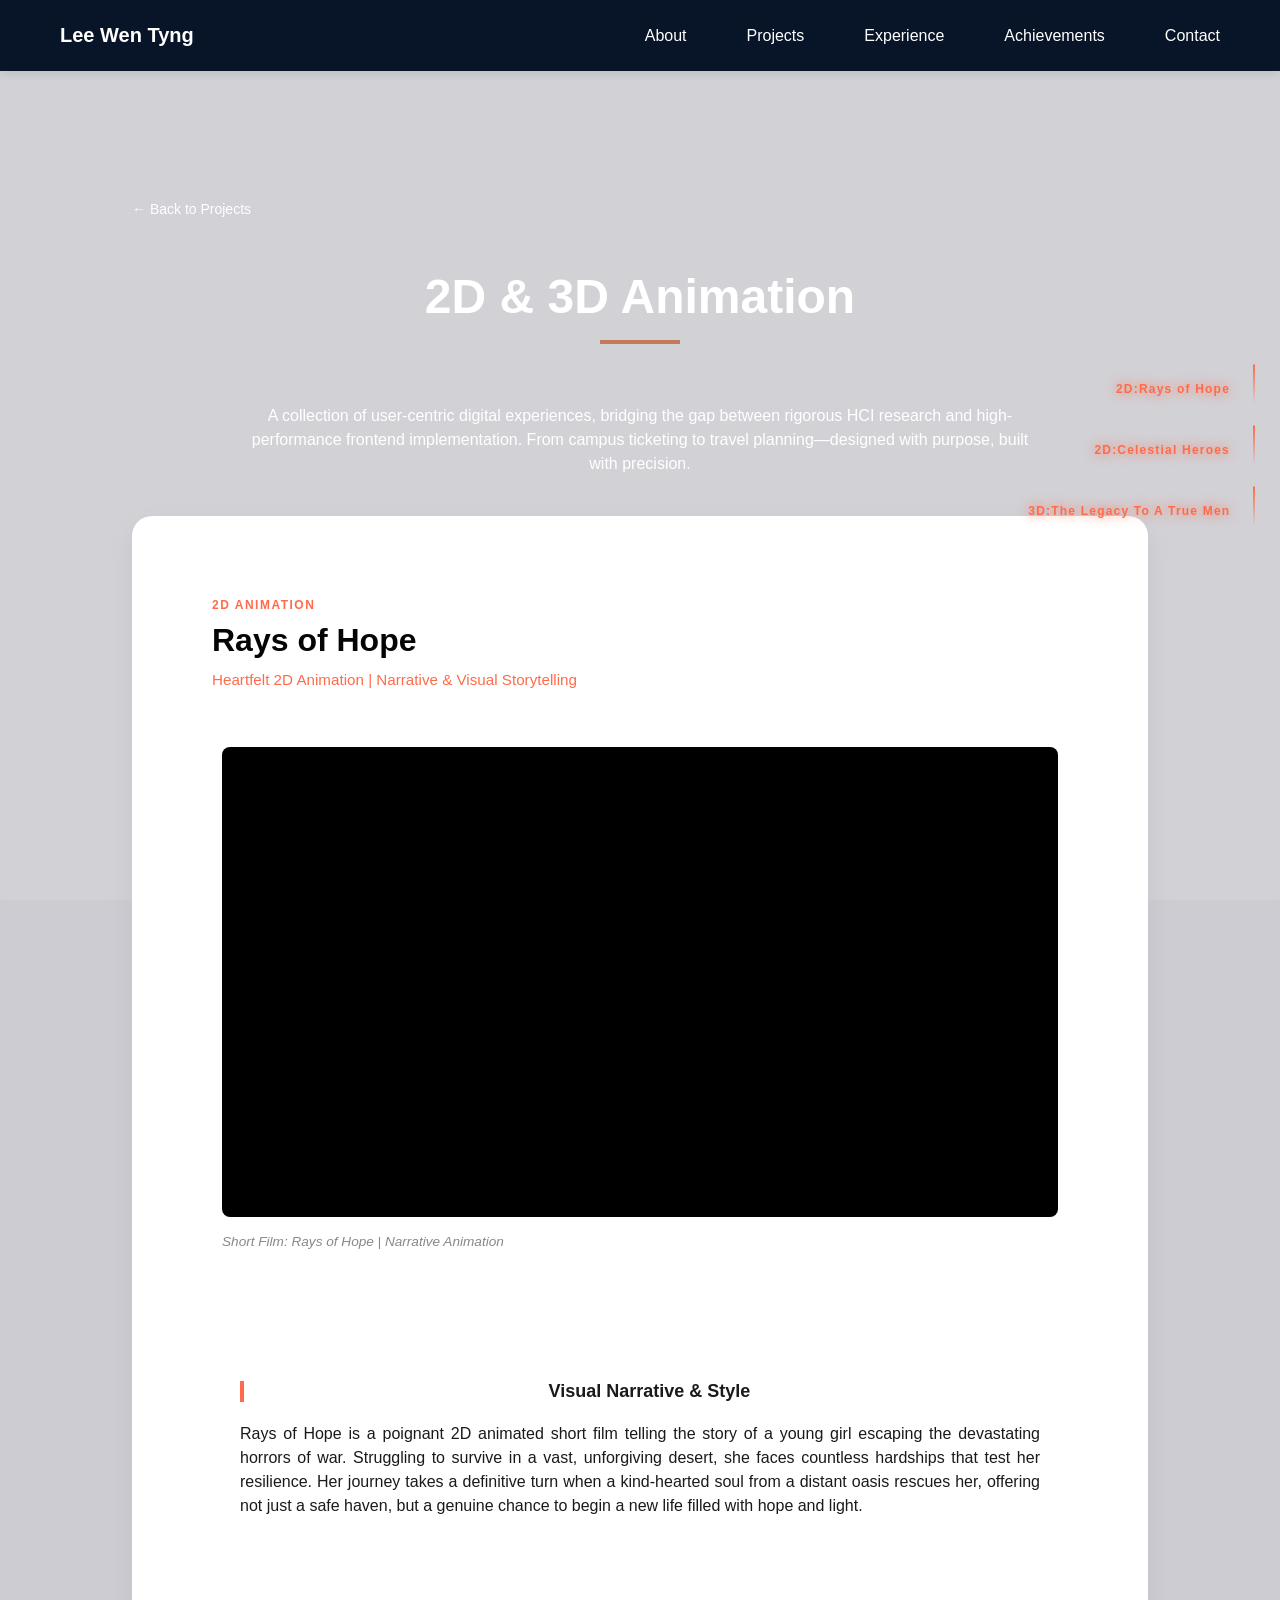
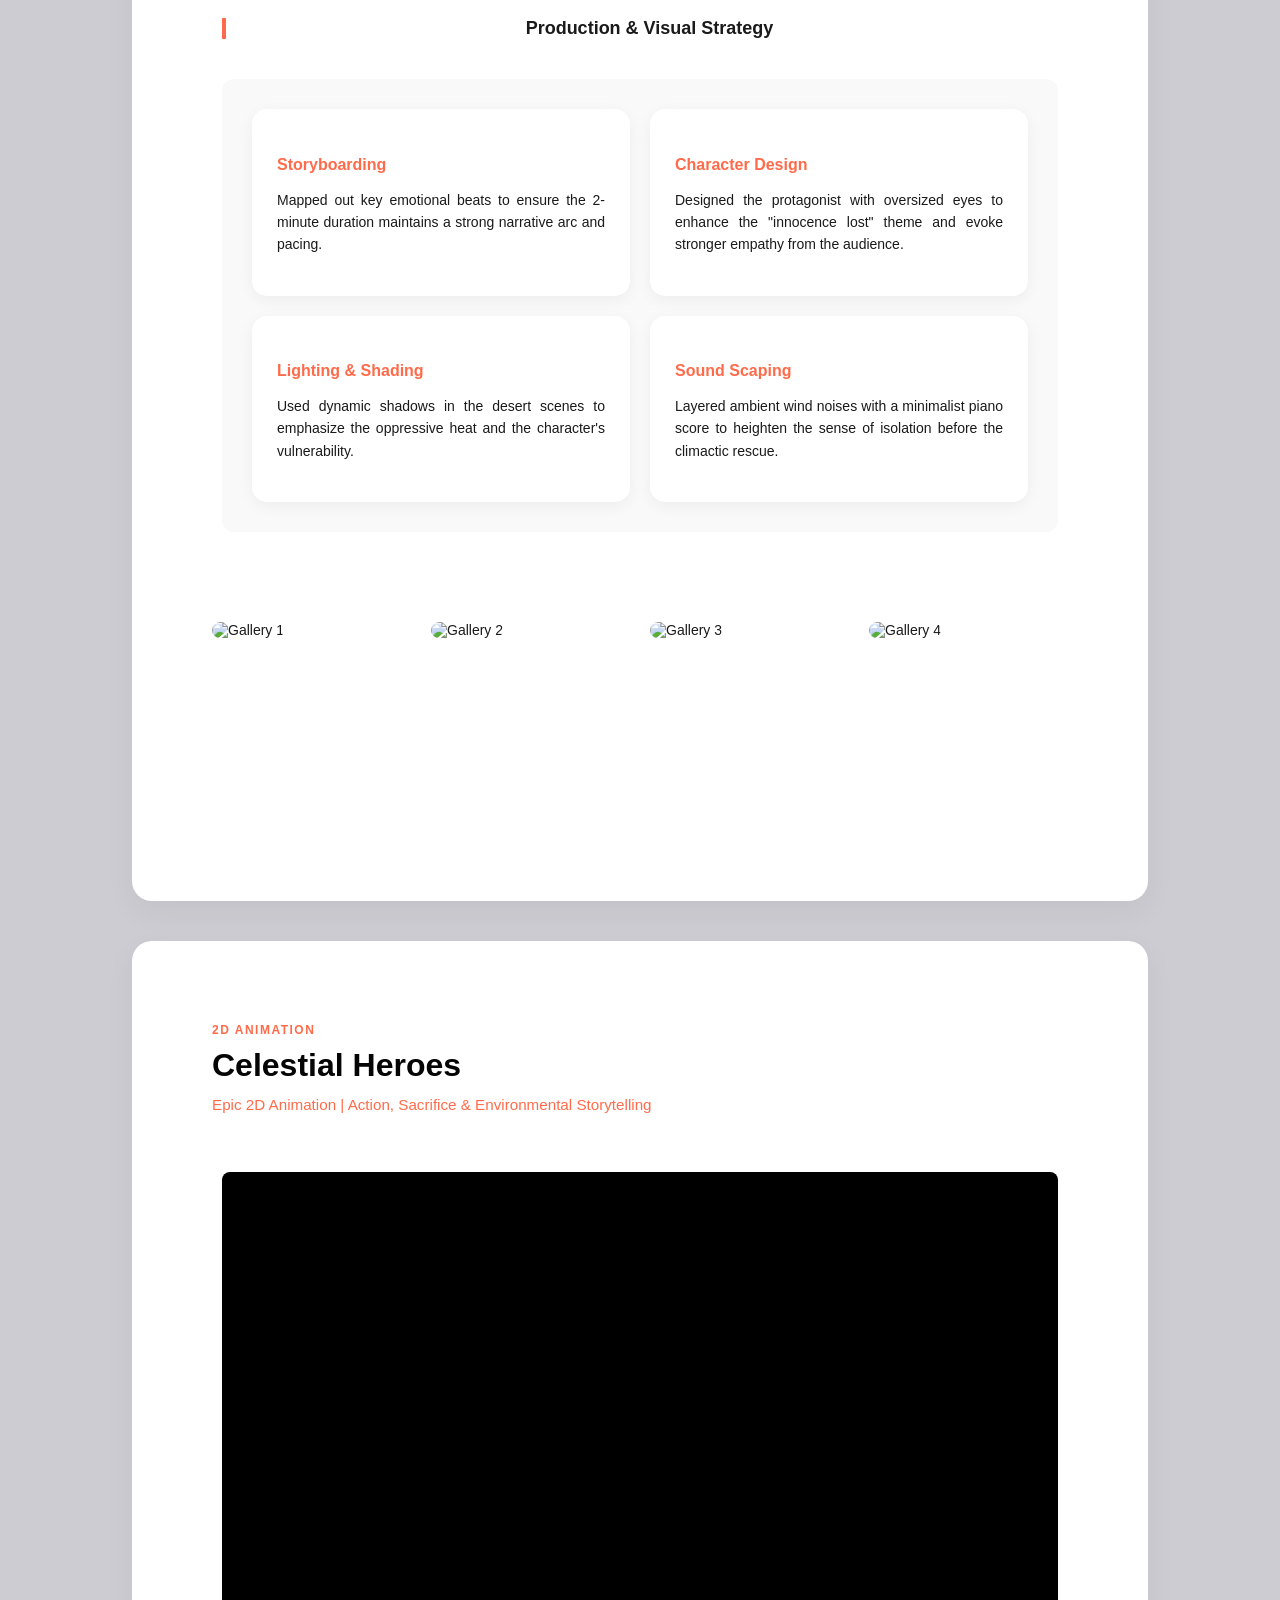
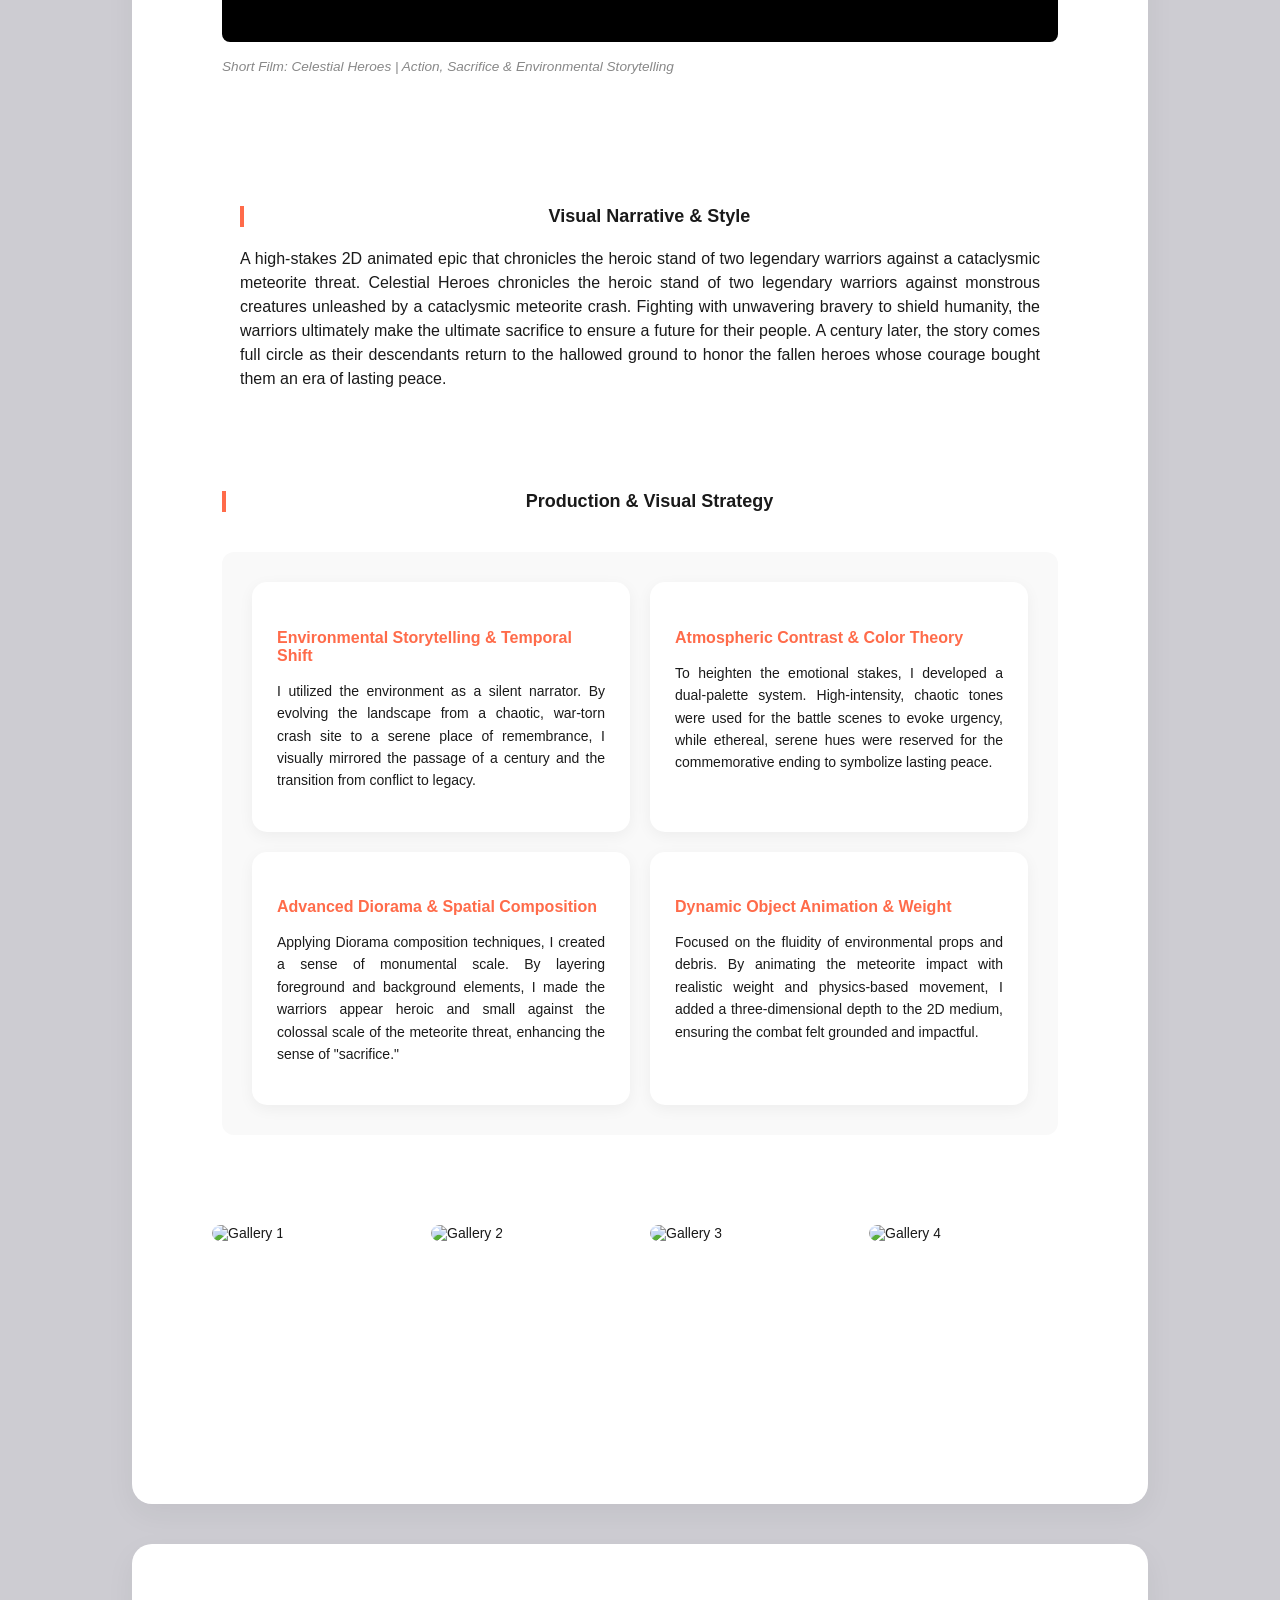
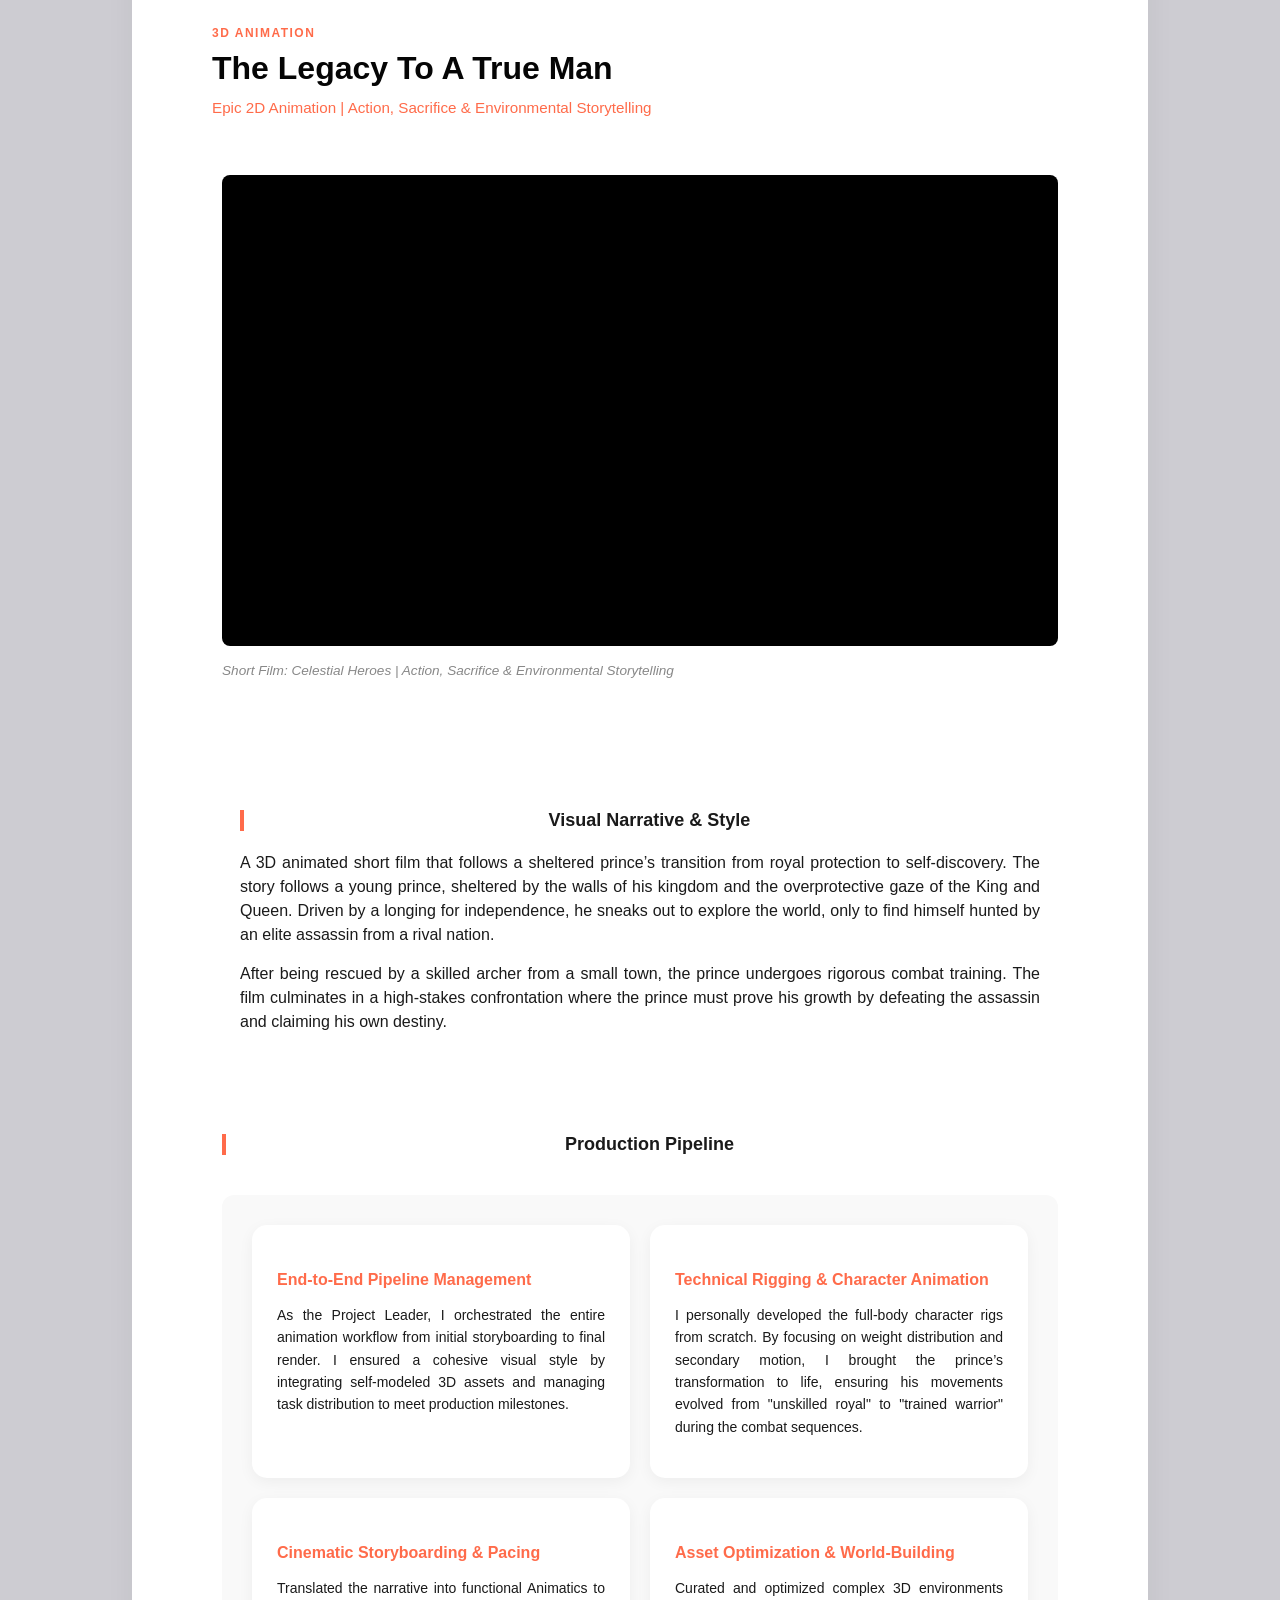
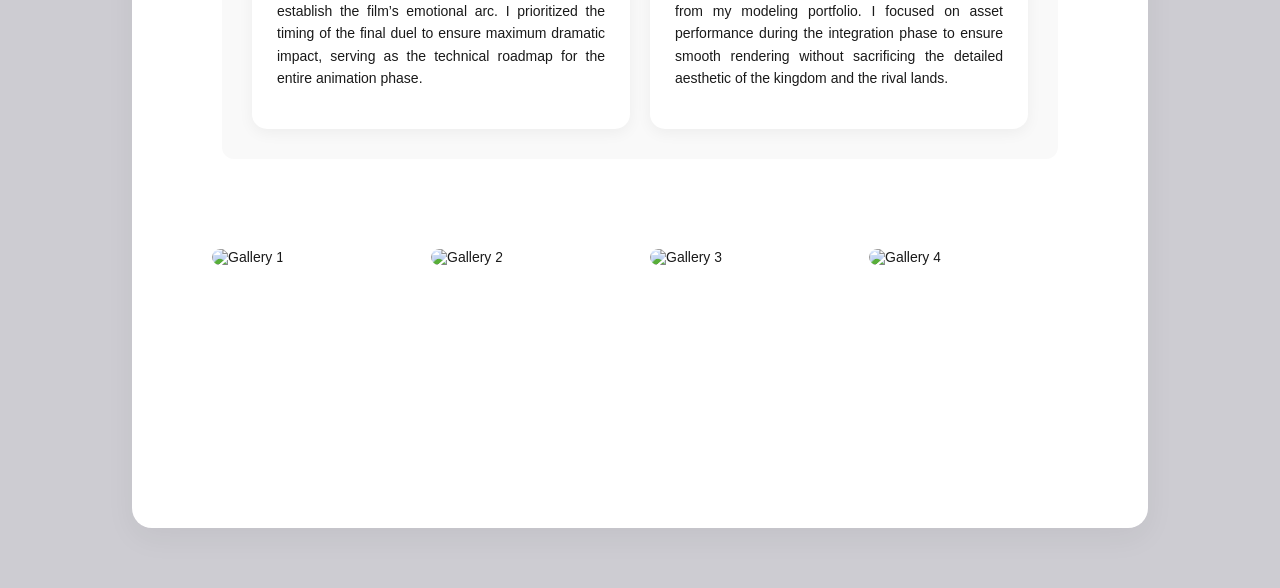
==== commit 5a8a0d9e: "g" ====
--- a/anim.html
+++ b/anim.html
@@ -238,8 +238,6 @@
             <div class="gallery-item"><img src="assets/images/image1.jpeg" alt="Gallery 4"></div>
       </div>
     </section>
-    
-    
 
   </main>
     <script src="scrollspy.js"></script>
--- a/style.css
+++ b/style.css
@@ -290,6 +290,7 @@
 }
 /*About Me */
 .about-container {
+  
   max-width: 1400px; 
   margin: 0 auto;
   text-align: center;
@@ -879,7 +880,7 @@
 .nav-item a {
   text-decoration: none;
   color: rgba(255, 255, 255, 0.6);
-  font-size: px; /* 初始大小 */
+  font-size: 10px; /* 初始大小 */
   font-weight: bold;
   letter-spacing: 1px;
   display: block;
@@ -1109,4 +1110,5 @@
 
 .gamedev-page {
   background-color: rgb(85, 85, 85); 
-}+}
+
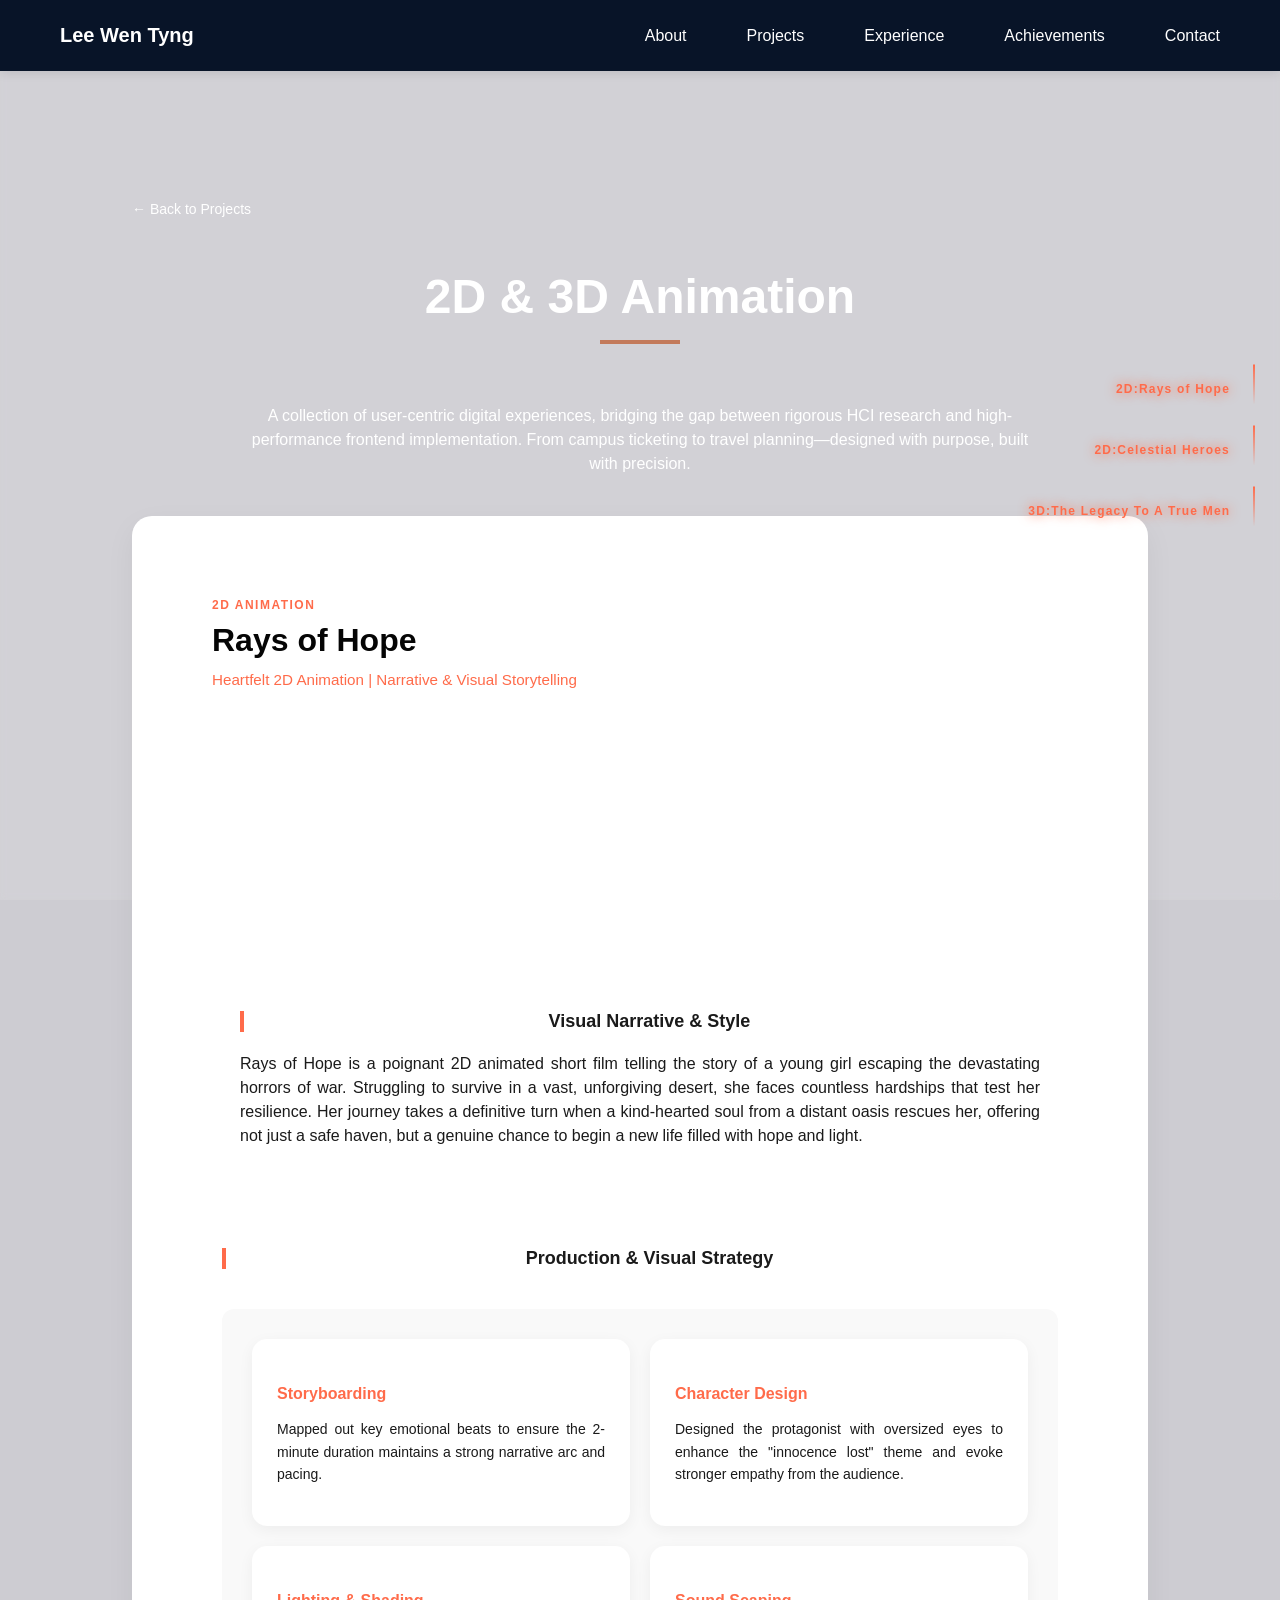
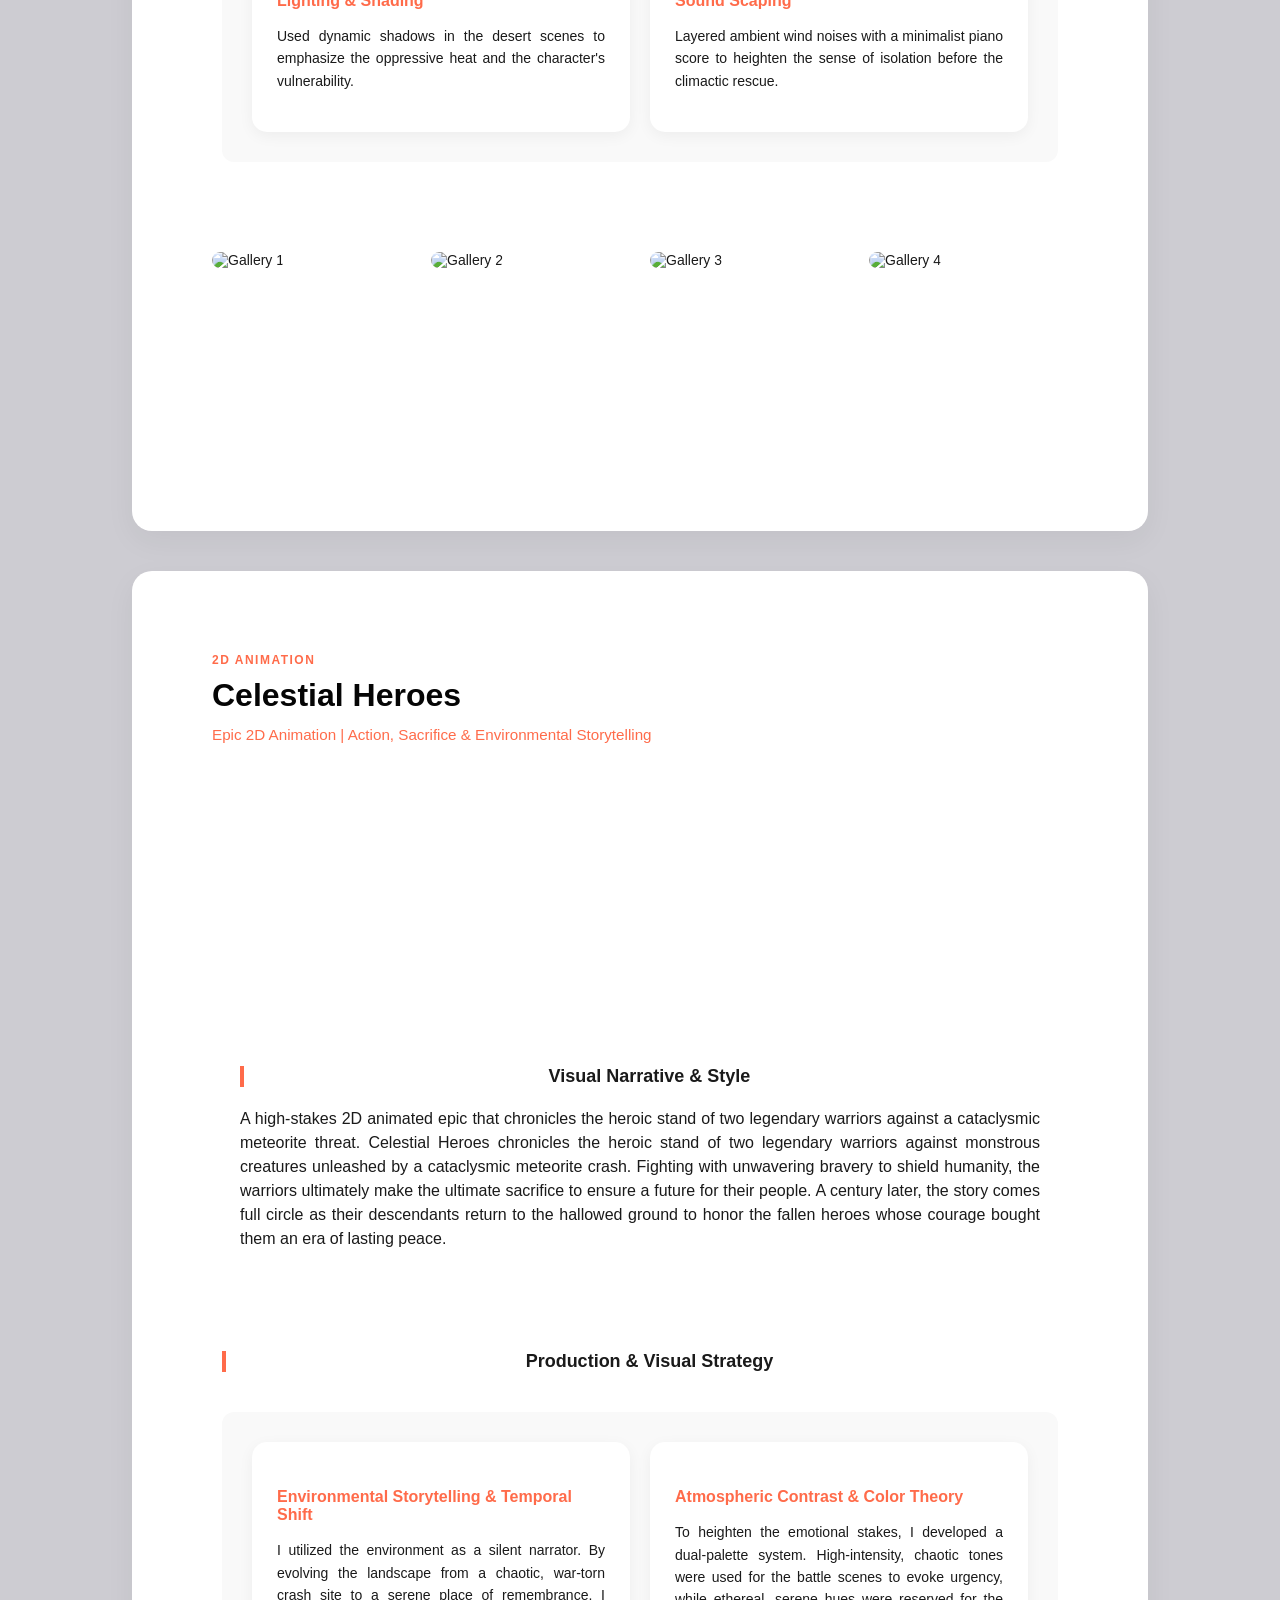
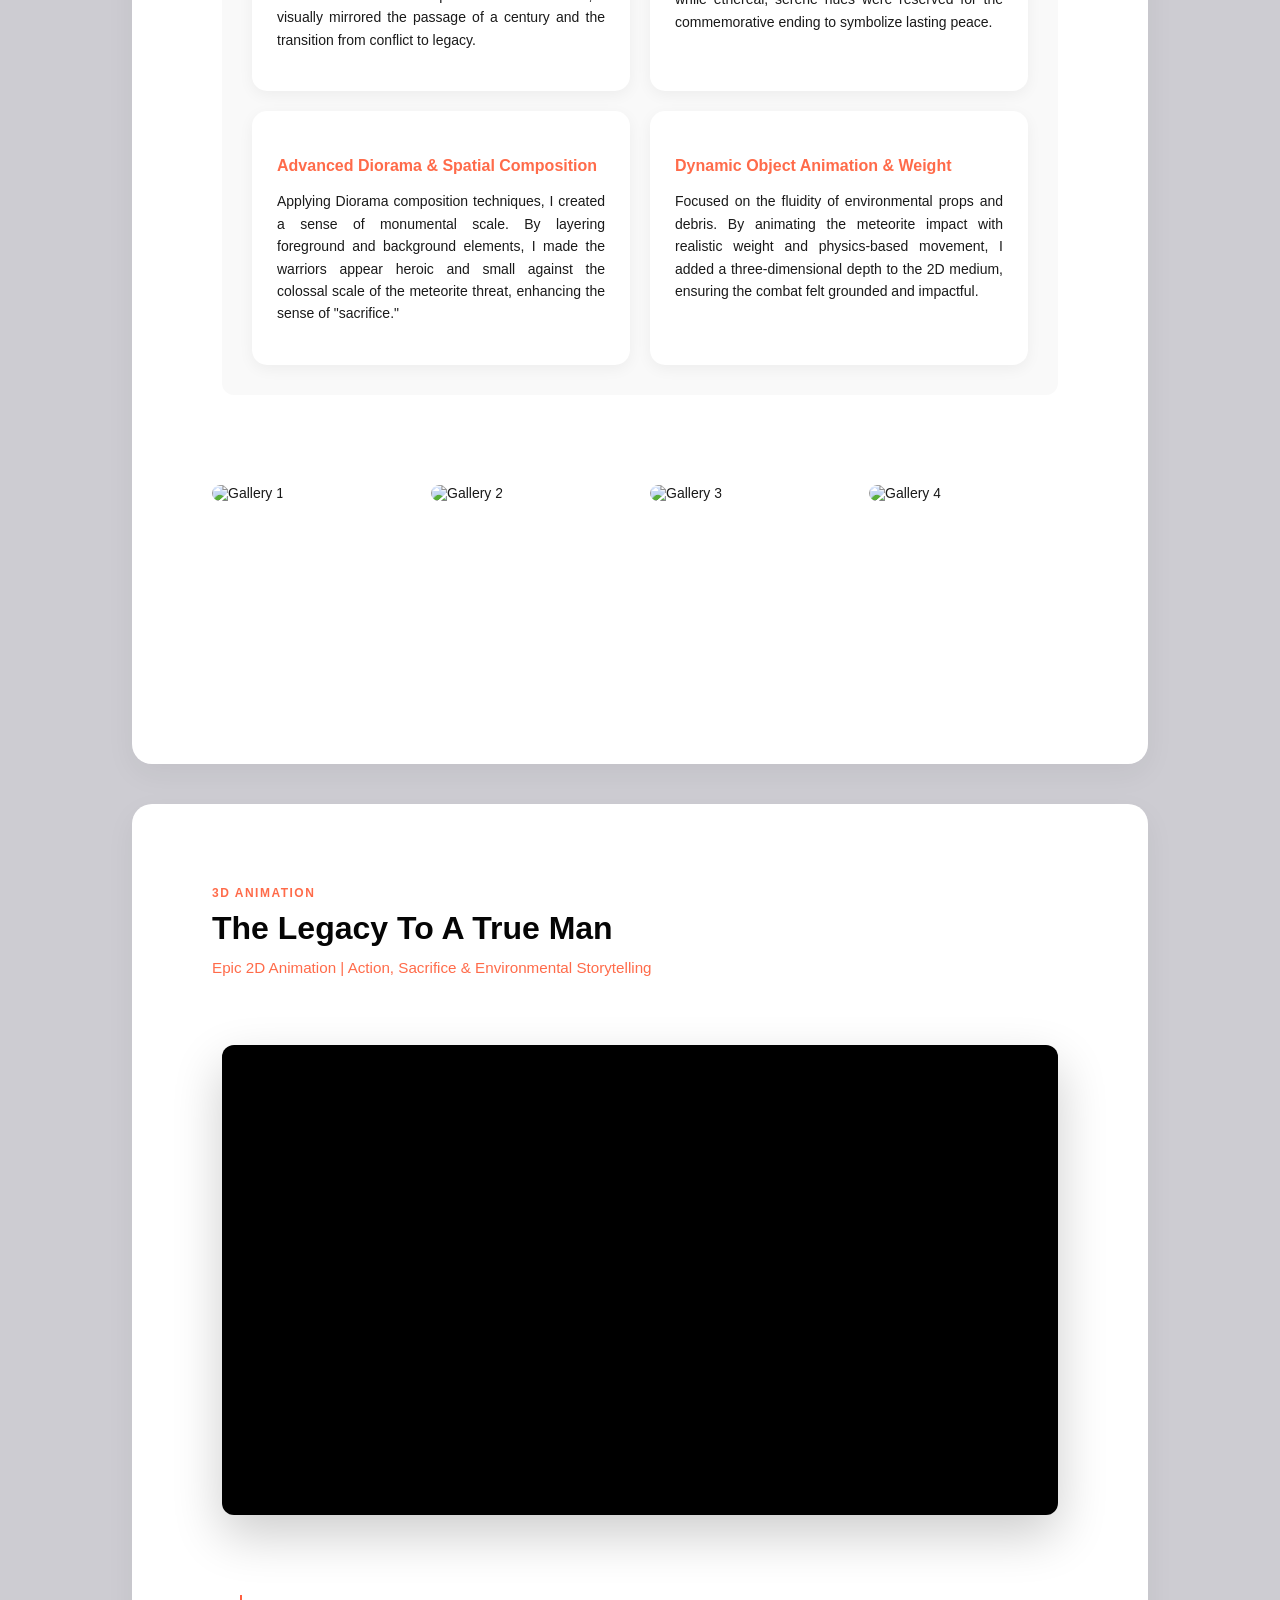
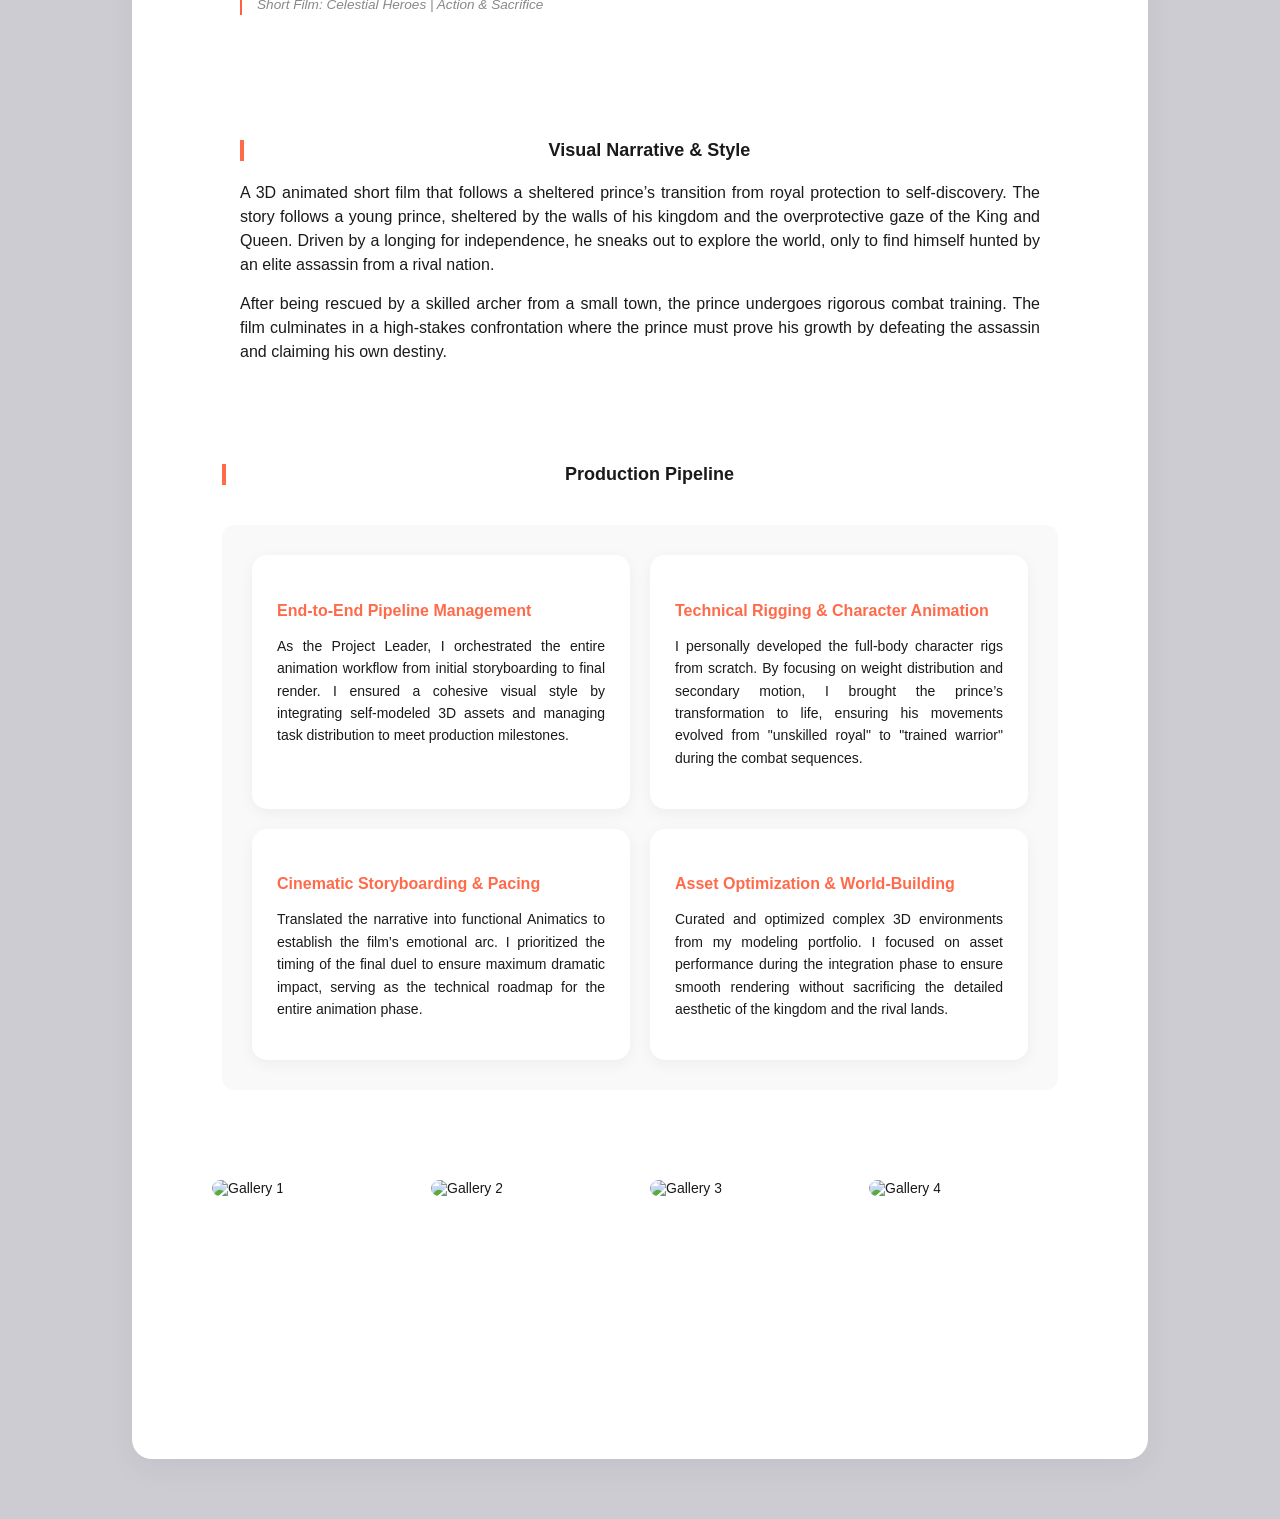
==== commit 46304aaa: "d" ====
--- a/anim.html
+++ b/anim.html
@@ -184,18 +184,16 @@
       </div>
 
       <div class="center-content">
-        <div class="video-wrapper">
-            <div class="video-container">
-                <iframe 
-                src="https://www.youtube.com/embed/1vEILyL2mDc" 
-                title="Rays of Hope - 2D Animation" 
-                frameborder="0" 
-                allow="accelerometer; autoplay; clipboard-write; encrypted-media; gyroscope; picture-in-picture; web-share" 
-                allowfullscreen>
-                </iframe>
-            </div>
-            <p class="video-caption">Short Film: Celestial Heroes | Action, Sacrifice & Environmental Storytelling</p>
-        </div>
+        <div class="vid-box">
+          <iframe 
+              src="https://www.youtube.com/embed/1vEILyL2mDc" 
+              title="Celestial Heroes - 2D Animation"
+              allow="accelerometer; autoplay; clipboard-write; encrypted-media; gyroscope; picture-in-picture; web-share" 
+              allowfullscreen>
+          </iframe>
+      </div>
+      <p class="vid-caption">Short Film: Celestial Heroes | Action & Sacrifice</p>
+      
         <div class="content-block">
             <h3 class="sub-heading"><i class="fas fa-paint-brush"></i> Visual Narrative & Style</h3>
             <p>A 3D animated short film that follows a sheltered prince’s transition from royal protection to self-discovery.
--- a/style.css
+++ b/style.css
@@ -755,6 +755,37 @@
   .detail-content-card { grid-template-columns: 1fr; }
 }
 
+/* 视频容器 */
+.vid-box {
+    width: 100%;
+    max-width: 840px; /* 限制最大宽度，防止在大屏幕上过度拉伸 */
+    margin: 40px 0;   /* 上下留白，增加呼吸感 */
+    aspect-ratio: 16 / 9; /* 强制锁定 16:9 比例，彻底消灭黑边 */
+    background: #000;
+    border-radius: 12px; /* 稍微圆润一点更显高级 */
+    overflow: hidden;
+    box-shadow: 0 20px 50px rgba(0, 0, 0, 0.2); /* 增加柔和的深色阴影 */
+}
+
+/* 内部 iframe 填充 */
+.vid-box iframe {
+    width: 100%;
+    height: 100%;
+    border: none;
+    display: block;
+}
+
+/* 视频标题文案 */
+.vid-caption {
+    font-size: 0.85rem;
+    color: #888;
+    margin-top: -20px; /* 拉近与视频的距离 */
+    margin-bottom: 40px;
+    font-style: italic;
+    border-left: 2px solid #ff5f40; /* 左边加一条你的主题色细线 */
+    padding-left: 15px;
+}
+
 .gallery-grid {
   display: grid;
   /* 关键：自动适应宽度，每张图最小 250px，最大自动填充 */
@@ -986,39 +1017,7 @@
   color: #1a1a1a;
 }
 
-.video-wrapper {
-  max-width: 900px; /* 限制视频不要太大，更有高级感 */
-  margin: 30px auto;
-  width: 100%;
-}
-
-/* 确保视频在手机和电脑上都能完美适配比例 */
-.video-container {
-    position: relative;
-    padding-bottom: 56.25%; /* 16:9 比例 */
-    height: 0;
-    overflow: hidden;
-    max-width: 100%;
-    background: #000;
-    margin-bottom:10px;
-    border-radius: 8px; /* 配合你简历的圆角风格 */
-}
-
-.video-container iframe {
-    position: absolute;
-    top: 0;
-    left: 0;
-    width: 100%;
-    height: 100%;
-}
-
-.video-caption {
-  text-align: center;
-  font-size: 0.85rem;
-  color: #888;
-  margin-top: 15px;
-  font-style: italic;
-}
+
 
 /* 数据仪表盘样式 */
 .success-metrics {
@@ -1094,10 +1093,6 @@
 .project-grid { display: grid; grid-template-columns: 1.2fr 1fr; gap: 50px; align-items: center; }
 .project-section.reverse .project-grid { grid-template-columns: 1fr 1.2fr; }
 
-.video-container iframe {
-  width: 100%; height: 350px; border-radius: 12px;
-  box-shadow: 0 20px 50px rgba(0,0,0,0.5);
-}
 
 .project-name { font-size: 2.2rem; color: #fff; margin-bottom: 10px; }
 .tagline { color: #00f2ff; font-weight: bold; margin-bottom: 20px; }
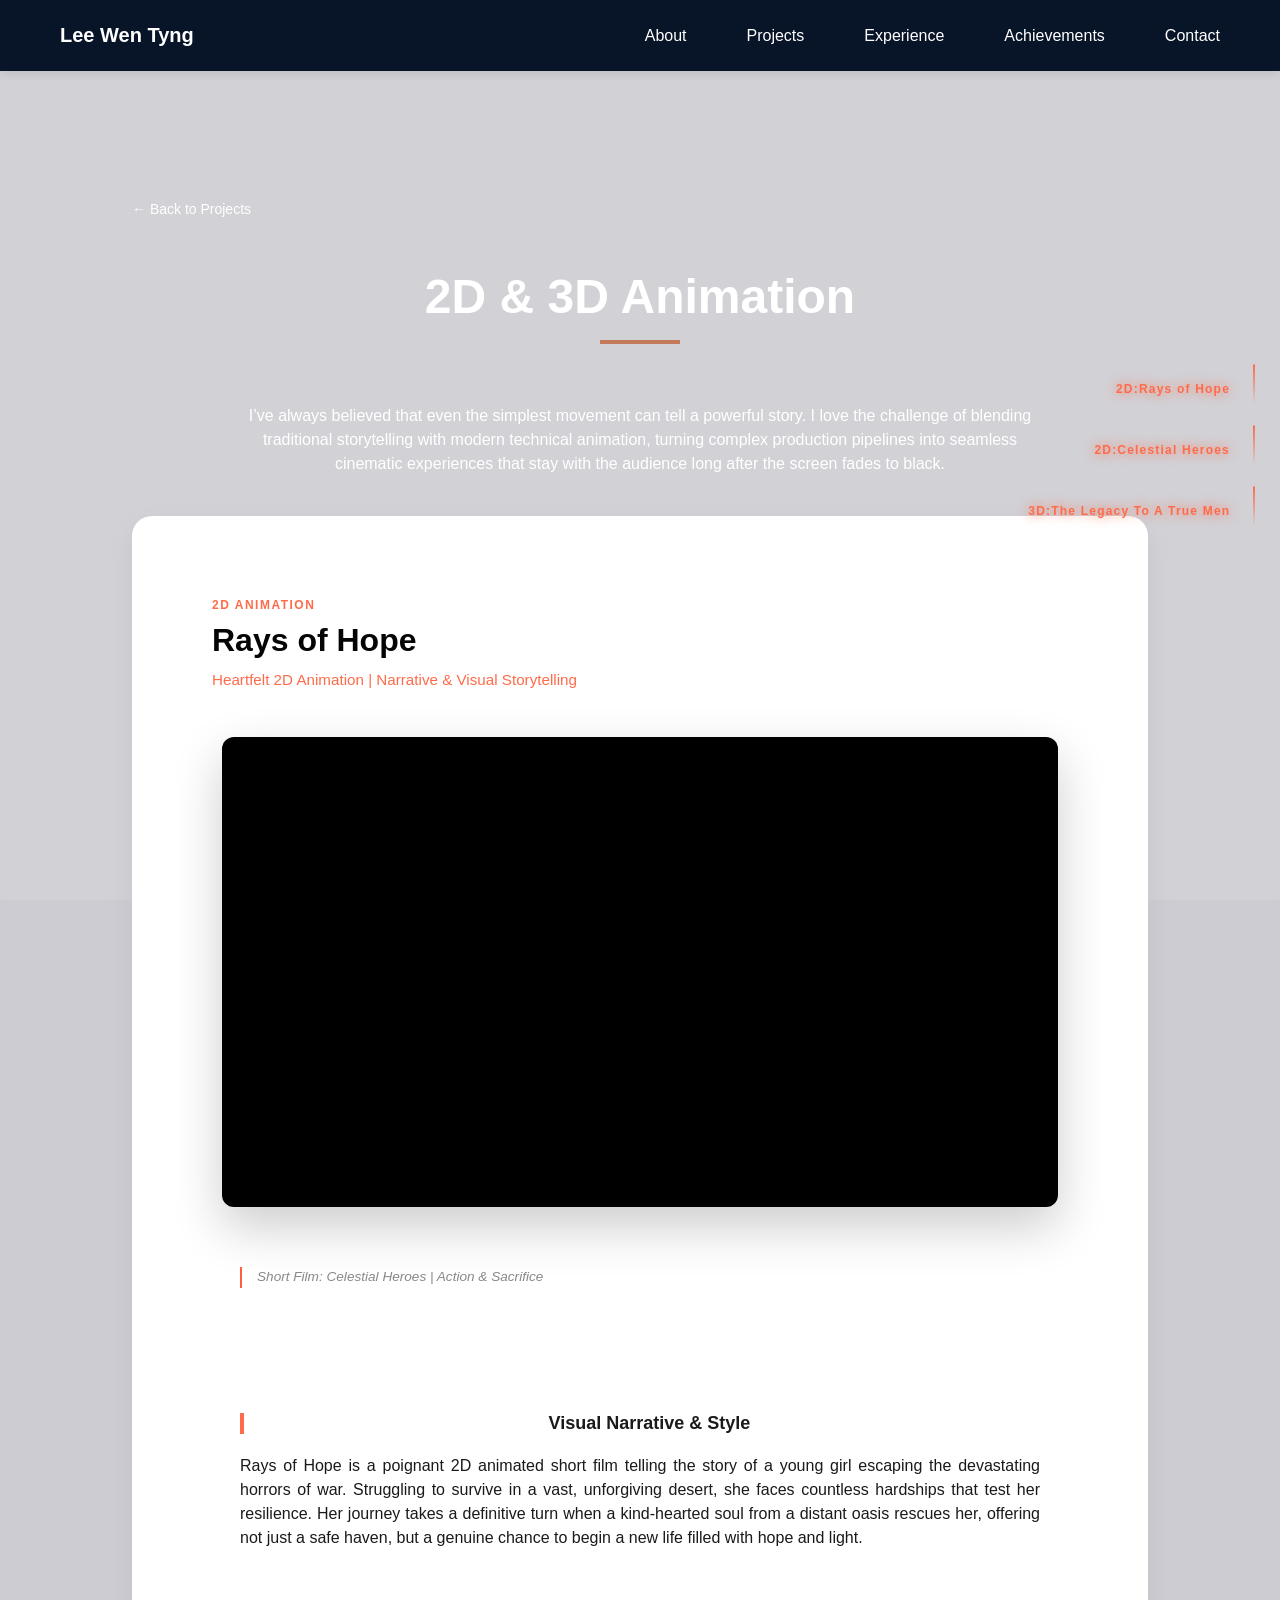
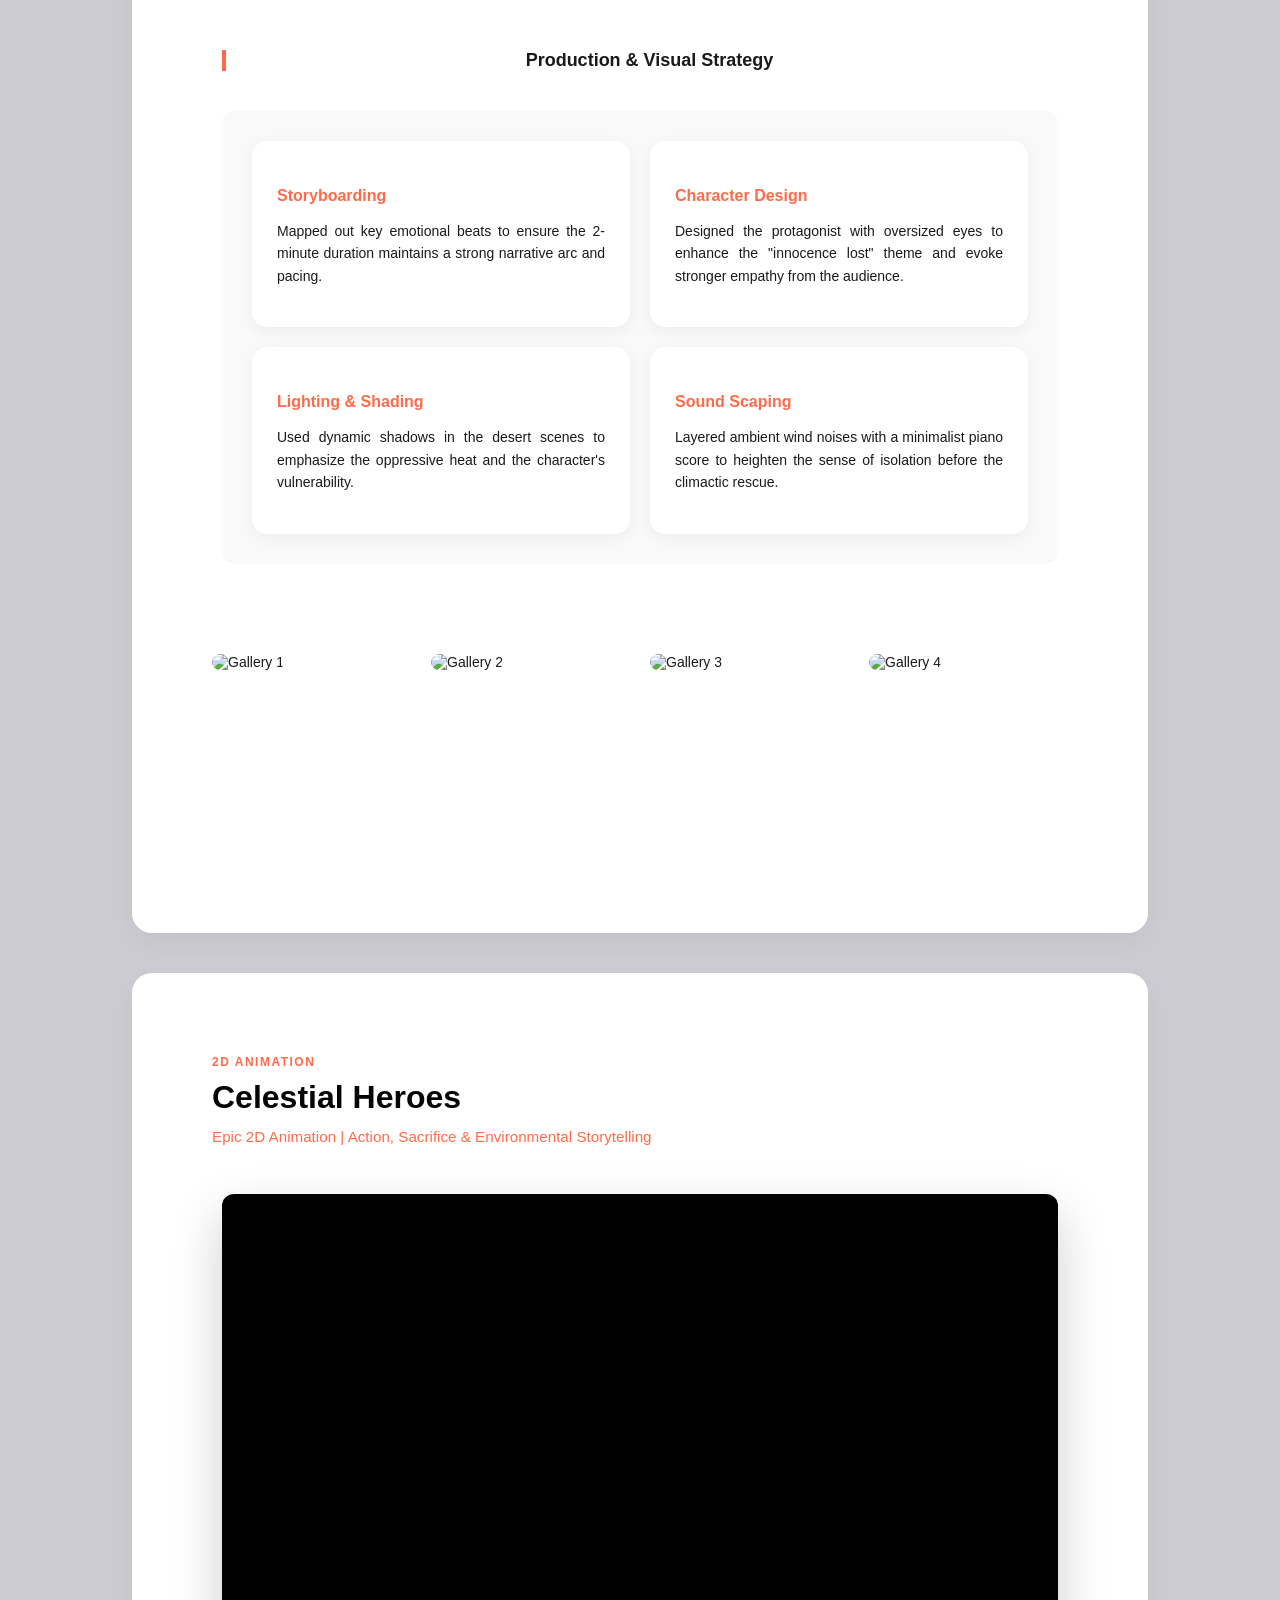
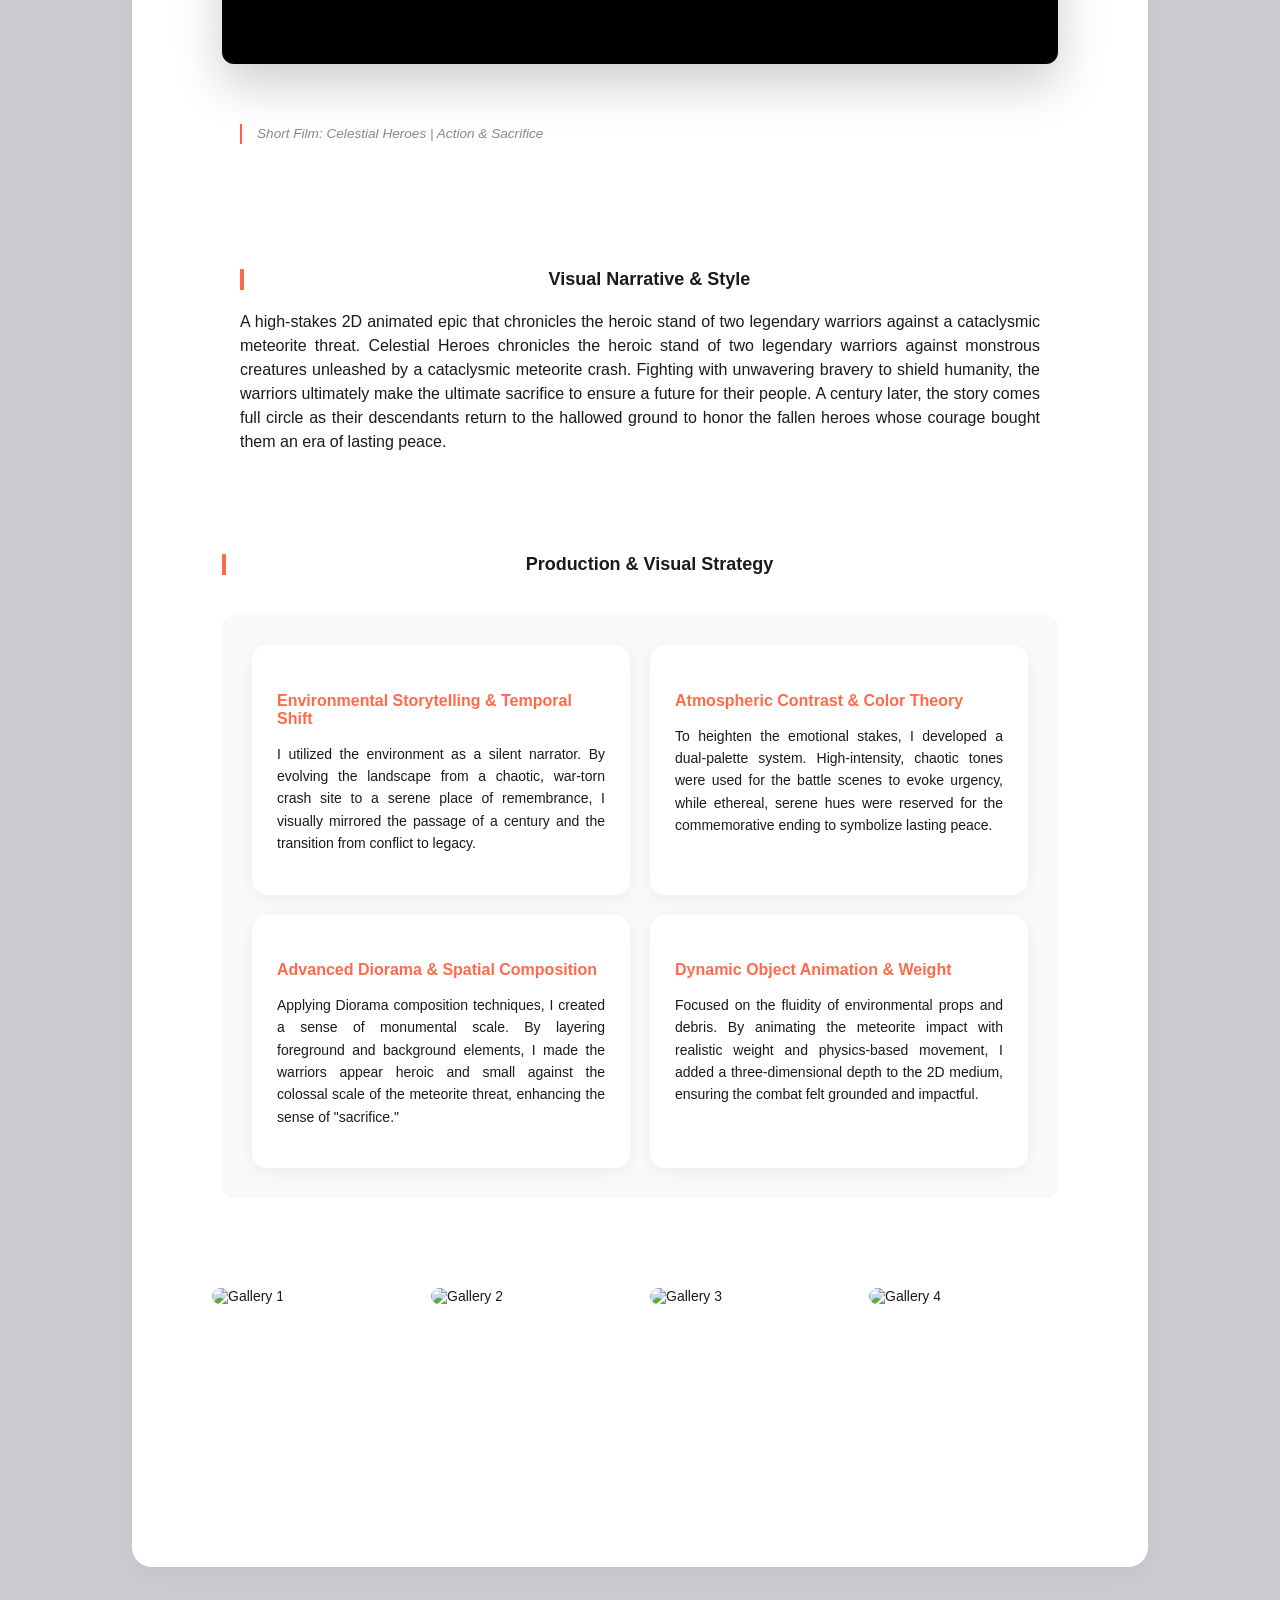
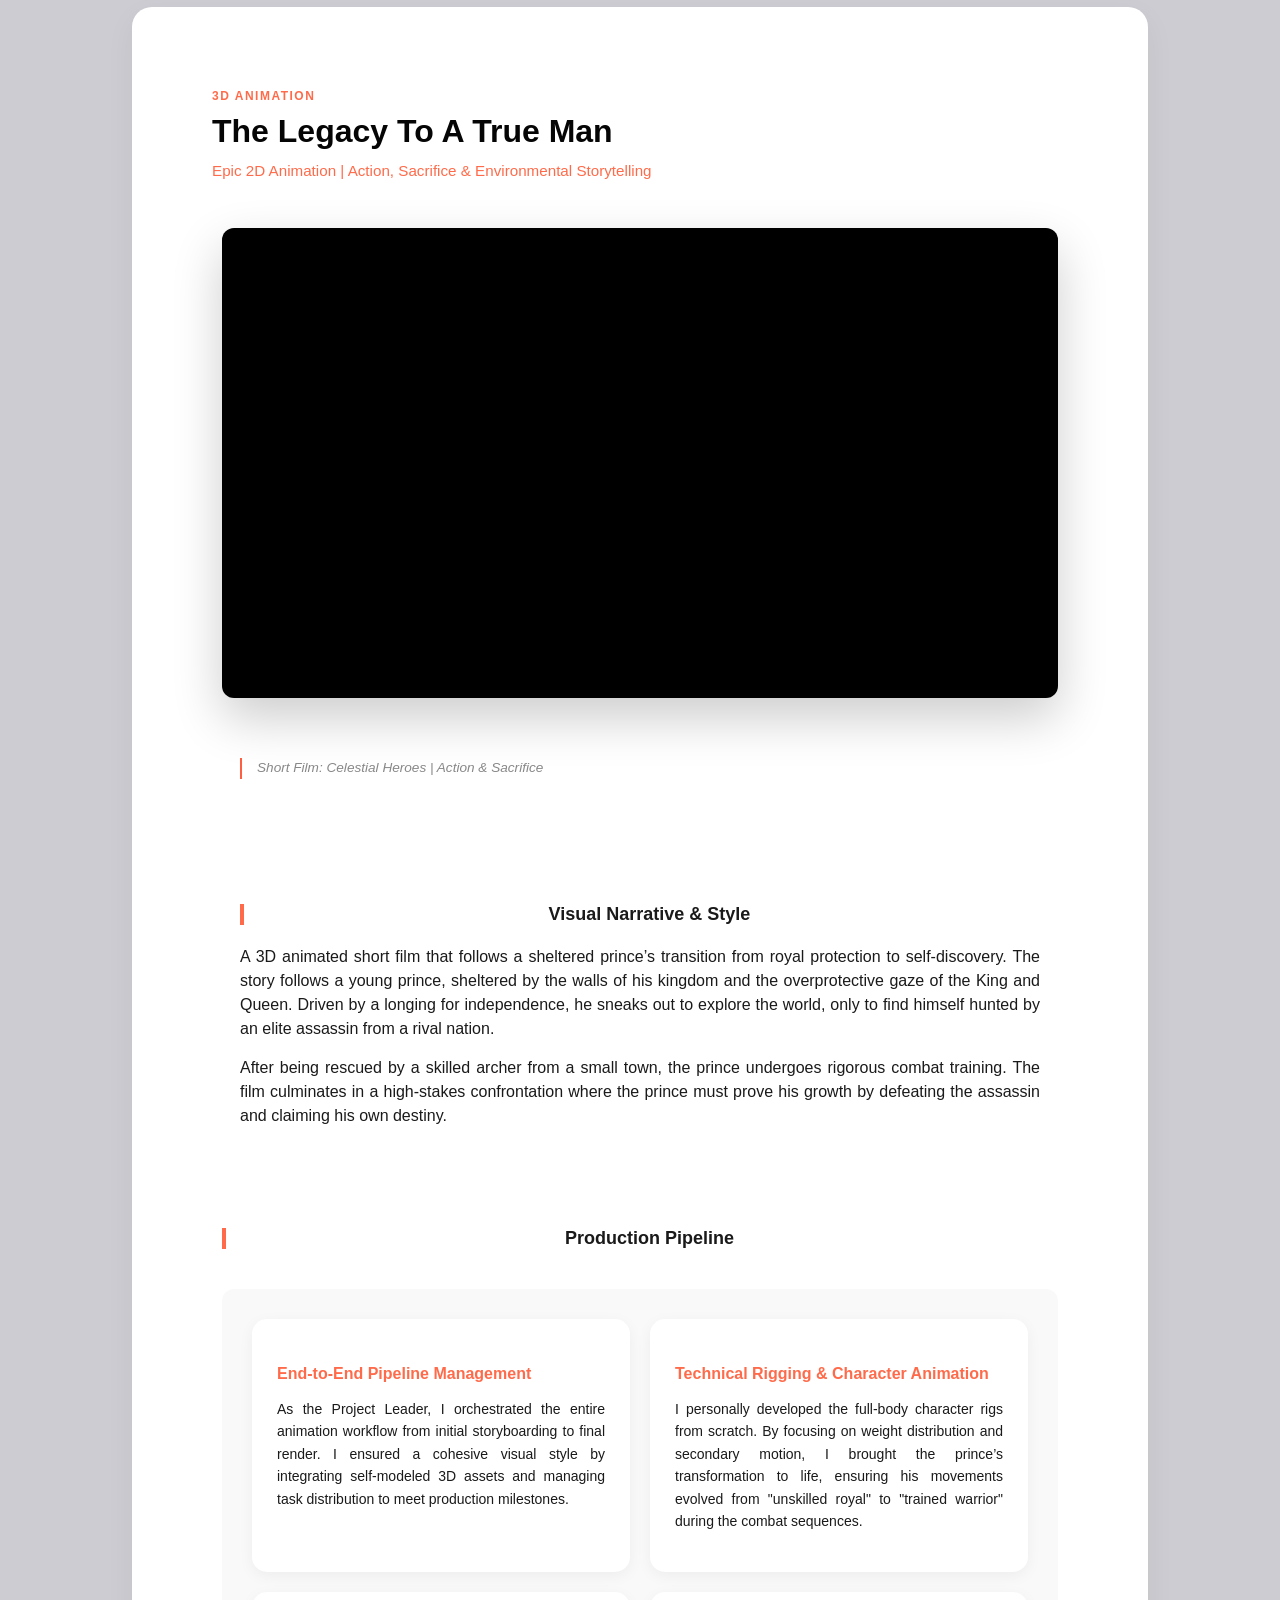
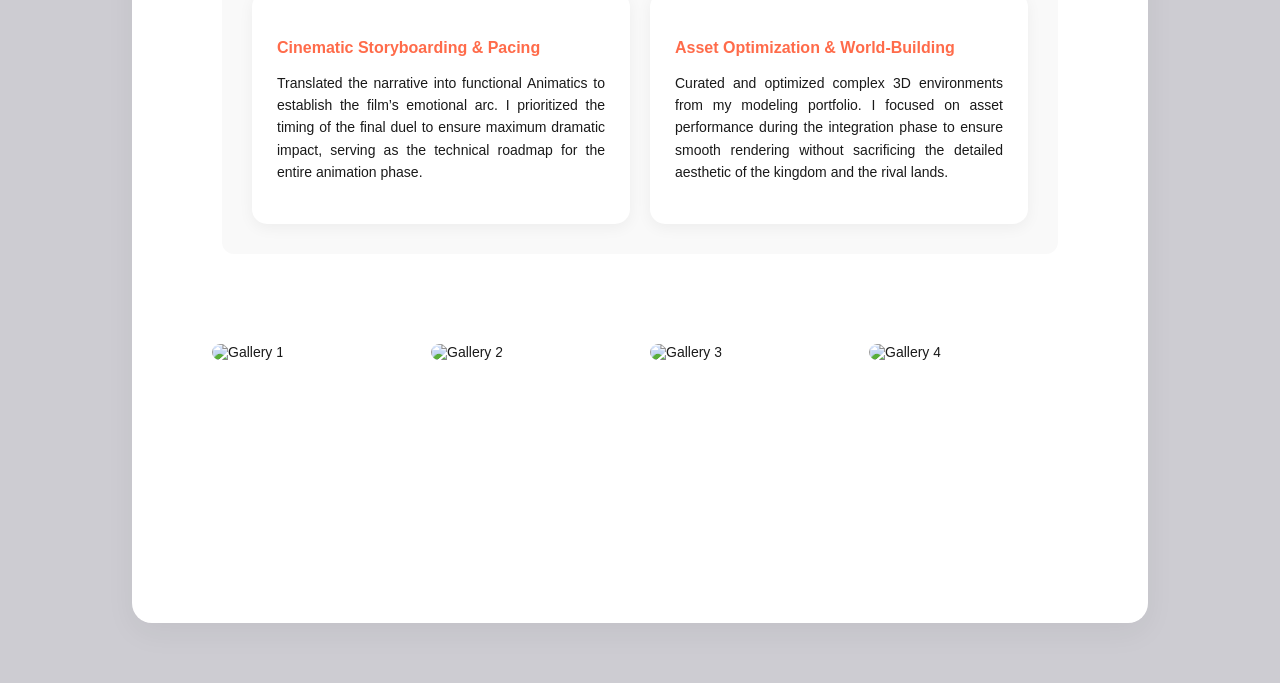
==== commit dab853cc: "g" ====
--- a/anim.html
+++ b/anim.html
@@ -52,135 +52,15 @@
     
     <h1 class="project-detail-title">2D & 3D Animation</h1>
     <div class="title-divider"></div>
-    <p class="project-intro">A collection of user-centric digital experiences, bridging the gap between rigorous HCI research and high-performance frontend implementation. 
-      From campus ticketing to travel planning—designed with purpose, built with precision.</p>
+    <p class="project-intro">I’ve always believed that even the simplest movement can tell a powerful story.
+      I love the challenge of blending traditional storytelling with modern technical animation, 
+      turning complex production pipelines into seamless cinematic experiences that stay with the audience long after the screen fades to black. </p>
 
     <section id="rays" class="center-align card">
       <div class="project-header">
         <span class="category-tag">2D Animation</span>
         <h2 class="project-title-main">Rays of Hope</h2>
         <p class="role-text">Heartfelt 2D Animation | Narrative & Visual Storytelling</p>
-      </div>
-
-      <div class="center-content">
-        <div class="video-wrapper">
-            <div class="video-container">
-                <iframe 
-                src="https://www.youtube.com/embed/1vEILyL2mDc" 
-                title="Rays of Hope - 2D Animation" 
-                frameborder="0" 
-                allow="accelerometer; autoplay; clipboard-write; encrypted-media; gyroscope; picture-in-picture; web-share" 
-                allowfullscreen>
-                </iframe>
-            </div>
-            <p class="video-caption">Short Film: Rays of Hope | Narrative Animation</p>
-        </div>
-        <div class="content-block">
-            <h3 class="sub-heading"><i class="fas fa-paint-brush"></i> Visual Narrative & Style</h3>
-            <p>Rays of Hope is a poignant 2D animated short film telling the story of a young girl escaping the devastating horrors of war.
-                 Struggling to survive in a vast, unforgiving desert, she faces countless hardships that test her resilience.
-                 Her journey takes a definitive turn when a kind-hearted soul from a distant oasis rescues her, offering not just a safe haven, but a genuine chance to begin a new life filled with hope and light.
-            </p>
-        </div>
-
-        <div class="content-block">
-            <h3 class="sub-heading"><i class="fas fa-film"></i> Production & Visual Strategy</h3>
-            <div class="design-solutions-grid">
-                <div class="solution-item">
-                    <h4>Storyboarding</h4>
-                    <p>Mapped out key emotional beats to ensure the 2-minute duration maintains a strong narrative arc and pacing.</p>
-                </div>
-                <div class="solution-item">
-                    <h4>Character Design</h4>
-                    <p>Designed the protagonist with oversized eyes to enhance the "innocence lost" theme and evoke stronger empathy from the audience.</p>
-                </div>
-                <div class="solution-item">
-                    <h4>Lighting & Shading</h4>
-                    <p>Used dynamic shadows in the desert scenes to emphasize the oppressive heat and the character's vulnerability.</p>
-                </div>
-                <div class="solution-item">
-                    <h4>Sound Scaping</h4>
-                    <p>Layered ambient wind noises with a minimalist piano score to heighten the sense of isolation before the climactic rescue.</p>
-                </div>
-            </div>
-        </div>
-      </div>
-          
-      </div>
-          <div class="gallery-grid">
-            <div class="gallery-item"><img src="assets/images/image1.jpeg" alt="Gallery 1"></div>
-            <div class="gallery-item"><img src="assets/images/image1.jpeg" alt="Gallery 2"></div>
-            <div class="gallery-item"><img src="assets/images/image1.jpeg" alt="Gallery 3"></div>
-            <div class="gallery-item"><img src="assets/images/image1.jpeg" alt="Gallery 4"></div>
-      </div>
-    </section>
-
-    <section id="celestial" class="center-align card">
-      <div class="project-header">
-        <span class="category-tag">2D Animation</span>
-        <h2 class="project-title-main">Celestial Heroes</h2>
-        <p class="role-text">Epic 2D Animation | Action, Sacrifice & Environmental Storytelling</p>
-      </div>
-
-      <div class="center-content">
-        <div class="video-wrapper">
-            <div class="video-container">
-                <iframe 
-                src="https://www.youtube.com/embed/1vEILyL2mDc" 
-                title="Rays of Hope - 2D Animation" 
-                frameborder="0" 
-                allow="accelerometer; autoplay; clipboard-write; encrypted-media; gyroscope; picture-in-picture; web-share" 
-                allowfullscreen>
-                </iframe>
-            </div>
-            <p class="video-caption">Short Film: Celestial Heroes | Action, Sacrifice & Environmental Storytelling</p>
-        </div>
-        <div class="content-block">
-            <h3 class="sub-heading"><i class="fas fa-paint-brush"></i> Visual Narrative & Style</h3>
-            <p>A high-stakes 2D animated epic that chronicles the heroic stand of two legendary warriors against a cataclysmic meteorite threat.
-                Celestial Heroes chronicles the heroic stand of two legendary warriors against monstrous creatures unleashed by a cataclysmic meteorite crash.
-                Fighting with unwavering bravery to shield humanity, the warriors ultimately make the ultimate sacrifice to ensure a future for their people.
-                A century later, the story comes full circle as their descendants return to the hallowed ground to honor the fallen heroes whose courage bought them an era of lasting peace.
-            </p>
-        </div>
-
-        <div class="content-block">
-            <h3 class="sub-heading"><i class="fas fa-film"></i> Production & Visual Strategy</h3>
-            <div class="design-solutions-grid">
-                <div class="solution-item">
-                    <h4>Environmental Storytelling & Temporal Shift</h4>
-                    <p>I utilized the environment as a silent narrator. By evolving the landscape from a chaotic, war-torn crash site to a serene place of remembrance, I visually mirrored the passage of a century and the transition from conflict to legacy.</p>
-                </div>
-                <div class="solution-item">
-                    <h4>Atmospheric Contrast & Color Theory</h4>
-                    <p>To heighten the emotional stakes, I developed a dual-palette system. High-intensity, chaotic tones were used for the battle scenes to evoke urgency, while ethereal, serene hues were reserved for the commemorative ending to symbolize lasting peace.</p>
-                </div>
-                <div class="solution-item">
-                    <h4>Advanced Diorama & Spatial Composition</h4>
-                    <p>Applying Diorama composition techniques, I created a sense of monumental scale. By layering foreground and background elements, I made the warriors appear heroic and small against the colossal scale of the meteorite threat, enhancing the sense of "sacrifice."</p>
-                </div>
-                <div class="solution-item">
-                    <h4>Dynamic Object Animation & Weight</h4>
-                    <p>Focused on the fluidity of environmental props and debris. By animating the meteorite impact with realistic weight and physics-based movement, I added a three-dimensional depth to the 2D medium, ensuring the combat felt grounded and impactful.</p>
-                </div>
-            </div>
-        </div>
-      </div>
-          
-      </div>
-          <div class="gallery-grid">
-            <div class="gallery-item"><img src="assets/images/image1.jpeg" alt="Gallery 1"></div>
-            <div class="gallery-item"><img src="assets/images/image1.jpeg" alt="Gallery 2"></div>
-            <div class="gallery-item"><img src="assets/images/image1.jpeg" alt="Gallery 3"></div>
-            <div class="gallery-item"><img src="assets/images/image1.jpeg" alt="Gallery 4"></div>
-      </div>
-    </section>
-
-    <section id="legacy" class="center-align card">
-      <div class="project-header">
-        <span class="category-tag">3D Animation</span>
-        <h2 class="project-title-main">The Legacy To A True Man</h2>
-        <p class="role-text">Epic 2D Animation | Action, Sacrifice & Environmental Storytelling</p>
       </div>
 
       <div class="center-content">
@@ -193,36 +73,32 @@
           </iframe>
       </div>
       <p class="vid-caption">Short Film: Celestial Heroes | Action & Sacrifice</p>
-      
         <div class="content-block">
             <h3 class="sub-heading"><i class="fas fa-paint-brush"></i> Visual Narrative & Style</h3>
-            <p>A 3D animated short film that follows a sheltered prince’s transition from royal protection to self-discovery.
-            The story follows a young prince, sheltered by the walls of his kingdom and the overprotective gaze of the King and Queen.
-            Driven by a longing for independence, he sneaks out to explore the world, only to find himself hunted by an elite assassin from a rival nation.
-            </p>
-            <p>After being rescued by a skilled archer from a small town, the prince undergoes rigorous combat training.
-            The film culminates in a high-stakes confrontation where the prince must prove his growth by defeating the assassin and claiming his own destiny.
-            </p>
-        </div>
-
-        <div class="content-block">
-            <h3 class="sub-heading"><i class="fas fa-film"></i> Production Pipeline</h3>
+            <p>Rays of Hope is a poignant 2D animated short film telling the story of a young girl escaping the devastating horrors of war.
+                 Struggling to survive in a vast, unforgiving desert, she faces countless hardships that test her resilience.
+                 Her journey takes a definitive turn when a kind-hearted soul from a distant oasis rescues her, offering not just a safe haven, but a genuine chance to begin a new life filled with hope and light.
+            </p>
+        </div>
+
+        <div class="content-block">
+            <h3 class="sub-heading"><i class="fas fa-film"></i> Production & Visual Strategy</h3>
             <div class="design-solutions-grid">
                 <div class="solution-item">
-                    <h4>End-to-End Pipeline Management</h4>
-                    <p>As the Project Leader, I orchestrated the entire animation workflow from initial storyboarding to final render. I ensured a cohesive visual style by integrating self-modeled 3D assets and managing task distribution to meet production milestones.</p>
-                </div>
-                <div class="solution-item">
-                    <h4>Technical Rigging & Character Animation</h4>
-                    <p>I personally developed the full-body character rigs from scratch. By focusing on weight distribution and secondary motion, I brought the prince’s transformation to life, ensuring his movements evolved from "unskilled royal" to "trained warrior" during the combat sequences.</p>
-                </div>
-                <div class="solution-item">
-                    <h4>Cinematic Storyboarding & Pacing</h4>
-                    <p>Translated the narrative into functional Animatics to establish the film’s emotional arc. I prioritized the timing of the final duel to ensure maximum dramatic impact, serving as the technical roadmap for the entire animation phase.</p>
-                </div>
-                <div class="solution-item">
-                    <h4>Asset Optimization & World-Building</h4>
-                    <p>Curated and optimized complex 3D environments from my modeling portfolio. I focused on asset performance during the integration phase to ensure smooth rendering without sacrificing the detailed aesthetic of the kingdom and the rival lands.</p>
+                    <h4>Storyboarding</h4>
+                    <p>Mapped out key emotional beats to ensure the 2-minute duration maintains a strong narrative arc and pacing.</p>
+                </div>
+                <div class="solution-item">
+                    <h4>Character Design</h4>
+                    <p>Designed the protagonist with oversized eyes to enhance the "innocence lost" theme and evoke stronger empathy from the audience.</p>
+                </div>
+                <div class="solution-item">
+                    <h4>Lighting & Shading</h4>
+                    <p>Used dynamic shadows in the desert scenes to emphasize the oppressive heat and the character's vulnerability.</p>
+                </div>
+                <div class="solution-item">
+                    <h4>Sound Scaping</h4>
+                    <p>Layered ambient wind noises with a minimalist piano score to heighten the sense of isolation before the climactic rescue.</p>
                 </div>
             </div>
         </div>
@@ -237,6 +113,125 @@
       </div>
     </section>
 
+    <section id="celestial" class="center-align card">
+      <div class="project-header">
+        <span class="category-tag">2D Animation</span>
+        <h2 class="project-title-main">Celestial Heroes</h2>
+        <p class="role-text">Epic 2D Animation | Action, Sacrifice & Environmental Storytelling</p>
+      </div>
+
+      <div class="center-content">
+        <div class="vid-box">
+          <iframe 
+              src="https://www.youtube.com/embed/1vEILyL2mDc" 
+              title="Celestial Heroes - 2D Animation"
+              allow="accelerometer; autoplay; clipboard-write; encrypted-media; gyroscope; picture-in-picture; web-share" 
+              allowfullscreen>
+          </iframe>
+      </div>
+      <p class="vid-caption">Short Film: Celestial Heroes | Action & Sacrifice</p>
+        <div class="content-block">
+            <h3 class="sub-heading"><i class="fas fa-paint-brush"></i> Visual Narrative & Style</h3>
+            <p>A high-stakes 2D animated epic that chronicles the heroic stand of two legendary warriors against a cataclysmic meteorite threat.
+                Celestial Heroes chronicles the heroic stand of two legendary warriors against monstrous creatures unleashed by a cataclysmic meteorite crash.
+                Fighting with unwavering bravery to shield humanity, the warriors ultimately make the ultimate sacrifice to ensure a future for their people.
+                A century later, the story comes full circle as their descendants return to the hallowed ground to honor the fallen heroes whose courage bought them an era of lasting peace.
+            </p>
+        </div>
+
+        <div class="content-block">
+            <h3 class="sub-heading"><i class="fas fa-film"></i> Production & Visual Strategy</h3>
+            <div class="design-solutions-grid">
+                <div class="solution-item">
+                    <h4>Environmental Storytelling & Temporal Shift</h4>
+                    <p>I utilized the environment as a silent narrator. By evolving the landscape from a chaotic, war-torn crash site to a serene place of remembrance, I visually mirrored the passage of a century and the transition from conflict to legacy.</p>
+                </div>
+                <div class="solution-item">
+                    <h4>Atmospheric Contrast & Color Theory</h4>
+                    <p>To heighten the emotional stakes, I developed a dual-palette system. High-intensity, chaotic tones were used for the battle scenes to evoke urgency, while ethereal, serene hues were reserved for the commemorative ending to symbolize lasting peace.</p>
+                </div>
+                <div class="solution-item">
+                    <h4>Advanced Diorama & Spatial Composition</h4>
+                    <p>Applying Diorama composition techniques, I created a sense of monumental scale. By layering foreground and background elements, I made the warriors appear heroic and small against the colossal scale of the meteorite threat, enhancing the sense of "sacrifice."</p>
+                </div>
+                <div class="solution-item">
+                    <h4>Dynamic Object Animation & Weight</h4>
+                    <p>Focused on the fluidity of environmental props and debris. By animating the meteorite impact with realistic weight and physics-based movement, I added a three-dimensional depth to the 2D medium, ensuring the combat felt grounded and impactful.</p>
+                </div>
+            </div>
+        </div>
+      </div>
+          
+      </div>
+          <div class="gallery-grid">
+            <div class="gallery-item"><img src="assets/images/image1.jpeg" alt="Gallery 1"></div>
+            <div class="gallery-item"><img src="assets/images/image1.jpeg" alt="Gallery 2"></div>
+            <div class="gallery-item"><img src="assets/images/image1.jpeg" alt="Gallery 3"></div>
+            <div class="gallery-item"><img src="assets/images/image1.jpeg" alt="Gallery 4"></div>
+      </div>
+    </section>
+
+    <section id="legacy" class="center-align card">
+      <div class="project-header">
+        <span class="category-tag">3D Animation</span>
+        <h2 class="project-title-main">The Legacy To A True Man</h2>
+        <p class="role-text">Epic 2D Animation | Action, Sacrifice & Environmental Storytelling</p>
+      </div>
+
+      <div class="center-content">
+        <div class="vid-box">
+          <iframe 
+              src="https://www.youtube.com/embed/1vEILyL2mDc" 
+              title="Celestial Heroes - 2D Animation"
+              allow="accelerometer; autoplay; clipboard-write; encrypted-media; gyroscope; picture-in-picture; web-share" 
+              allowfullscreen>
+          </iframe>
+      </div>
+      <p class="vid-caption">Short Film: Celestial Heroes | Action & Sacrifice</p>
+      
+        <div class="content-block">
+            <h3 class="sub-heading"><i class="fas fa-paint-brush"></i> Visual Narrative & Style</h3>
+            <p>A 3D animated short film that follows a sheltered prince’s transition from royal protection to self-discovery.
+            The story follows a young prince, sheltered by the walls of his kingdom and the overprotective gaze of the King and Queen.
+            Driven by a longing for independence, he sneaks out to explore the world, only to find himself hunted by an elite assassin from a rival nation.
+            </p>
+            <p>After being rescued by a skilled archer from a small town, the prince undergoes rigorous combat training.
+            The film culminates in a high-stakes confrontation where the prince must prove his growth by defeating the assassin and claiming his own destiny.
+            </p>
+        </div>
+
+        <div class="content-block">
+            <h3 class="sub-heading"><i class="fas fa-film"></i> Production Pipeline</h3>
+            <div class="design-solutions-grid">
+                <div class="solution-item">
+                    <h4>End-to-End Pipeline Management</h4>
+                    <p>As the Project Leader, I orchestrated the entire animation workflow from initial storyboarding to final render. I ensured a cohesive visual style by integrating self-modeled 3D assets and managing task distribution to meet production milestones.</p>
+                </div>
+                <div class="solution-item">
+                    <h4>Technical Rigging & Character Animation</h4>
+                    <p>I personally developed the full-body character rigs from scratch. By focusing on weight distribution and secondary motion, I brought the prince’s transformation to life, ensuring his movements evolved from "unskilled royal" to "trained warrior" during the combat sequences.</p>
+                </div>
+                <div class="solution-item">
+                    <h4>Cinematic Storyboarding & Pacing</h4>
+                    <p>Translated the narrative into functional Animatics to establish the film’s emotional arc. I prioritized the timing of the final duel to ensure maximum dramatic impact, serving as the technical roadmap for the entire animation phase.</p>
+                </div>
+                <div class="solution-item">
+                    <h4>Asset Optimization & World-Building</h4>
+                    <p>Curated and optimized complex 3D environments from my modeling portfolio. I focused on asset performance during the integration phase to ensure smooth rendering without sacrificing the detailed aesthetic of the kingdom and the rival lands.</p>
+                </div>
+            </div>
+        </div>
+      </div>
+          
+      </div>
+          <div class="gallery-grid">
+            <div class="gallery-item"><img src="assets/images/image1.jpeg" alt="Gallery 1"></div>
+            <div class="gallery-item"><img src="assets/images/image1.jpeg" alt="Gallery 2"></div>
+            <div class="gallery-item"><img src="assets/images/image1.jpeg" alt="Gallery 3"></div>
+            <div class="gallery-item"><img src="assets/images/image1.jpeg" alt="Gallery 4"></div>
+      </div>
+    </section>
+
   </main>
     <script src="scrollspy.js"></script>
     <script src="script.js"></script>
--- a/style.css
+++ b/style.css
@@ -758,8 +758,8 @@
 /* 视频容器 */
 .vid-box {
     width: 100%;
-    max-width: 840px; /* 限制最大宽度，防止在大屏幕上过度拉伸 */
-    margin: 40px 0;   /* 上下留白，增加呼吸感 */
+    max-width: 900px; /* 限制最大宽度，防止在大屏幕上过度拉伸 */
+    margin: 20px 0;   /* 上下留白，增加呼吸感 */
     aspect-ratio: 16 / 9; /* 强制锁定 16:9 比例，彻底消灭黑边 */
     background: #000;
     border-radius: 12px; /* 稍微圆润一点更显高级 */
@@ -773,6 +773,22 @@
     height: 100%;
     border: none;
     display: block;
+}
+
+.vid-box-split {
+  width: 100%;
+  aspect-ratio: 16 / 9; /* 强制 16:9，消灭黑边 */
+  background: #000;
+  max-width:640px;
+  border-radius: 12px;
+  overflow: hidden;
+  box-shadow: 0 30px 60px rgba(0,0,0,0.12); /* 柔和的长阴影 */
+}
+
+.vid-box-split iframe {
+  width: 100%;
+  height: 100%;
+  border: none;
 }
 
 /* 视频标题文案 */
@@ -784,6 +800,39 @@
     font-style: italic;
     border-left: 2px solid #ff5f40; /* 左边加一条你的主题色细线 */
     padding-left: 15px;
+}
+
+.research-insight-card {
+    background: #fdfdfd;
+    border-left: 4px solid #ff5f40; /* Your accent color */
+    padding: 40px;
+    margin: 60px 0;
+    box-shadow: 0 10px 30px rgba(0,0,0,0.05);
+}
+
+.insight-grid {
+    display: grid;
+    grid-template-columns: repeat(3, 1fr);
+    gap: 30px;
+    margin-top: 30px;
+}
+
+.insight-item h4 {
+    font-size: 0.8rem;
+    text-transform: uppercase;
+    color: #888;
+    margin-bottom: 10px;
+}
+
+.insight-item p {
+    color: #000000;
+    margin-bottom: 10px;
+}
+
+.insight-item.highlight {
+    background: #fff5f2; /* Light tint of your theme color */
+    padding: 20px;
+    border-radius: 8px;
 }
 
 .gallery-grid {
@@ -988,6 +1037,28 @@
   border-radius: 12px;
 }
 
+.fyp-solutions-grid {
+  display: grid;
+  grid-template-columns: repeat(auto-fit, minmax(300px, 1fr));
+  gap: 20px;
+  margin: 40px 0;
+  background: #f9f9f9;
+  padding: 30px;
+  border-radius: 12px;
+}
+
+.fypsolution-item h4 {
+  color: #FF6B4A;
+  margin-bottom: 10px;
+  font-size: 16px;
+}
+
+.fypsolution-item p {
+  font-size: 14px;
+  line-height: 1.6;
+  color:  #FF6B4A;
+}
+
 .heuristic-grid {
   display: grid;
   grid-template-columns: repeat(auto-fit, minmax(400px, 1fr));
@@ -1016,8 +1087,6 @@
   margin-bottom: 15px;
   color: #1a1a1a;
 }
-
-
 
 /* 数据仪表盘样式 */
 .success-metrics {
